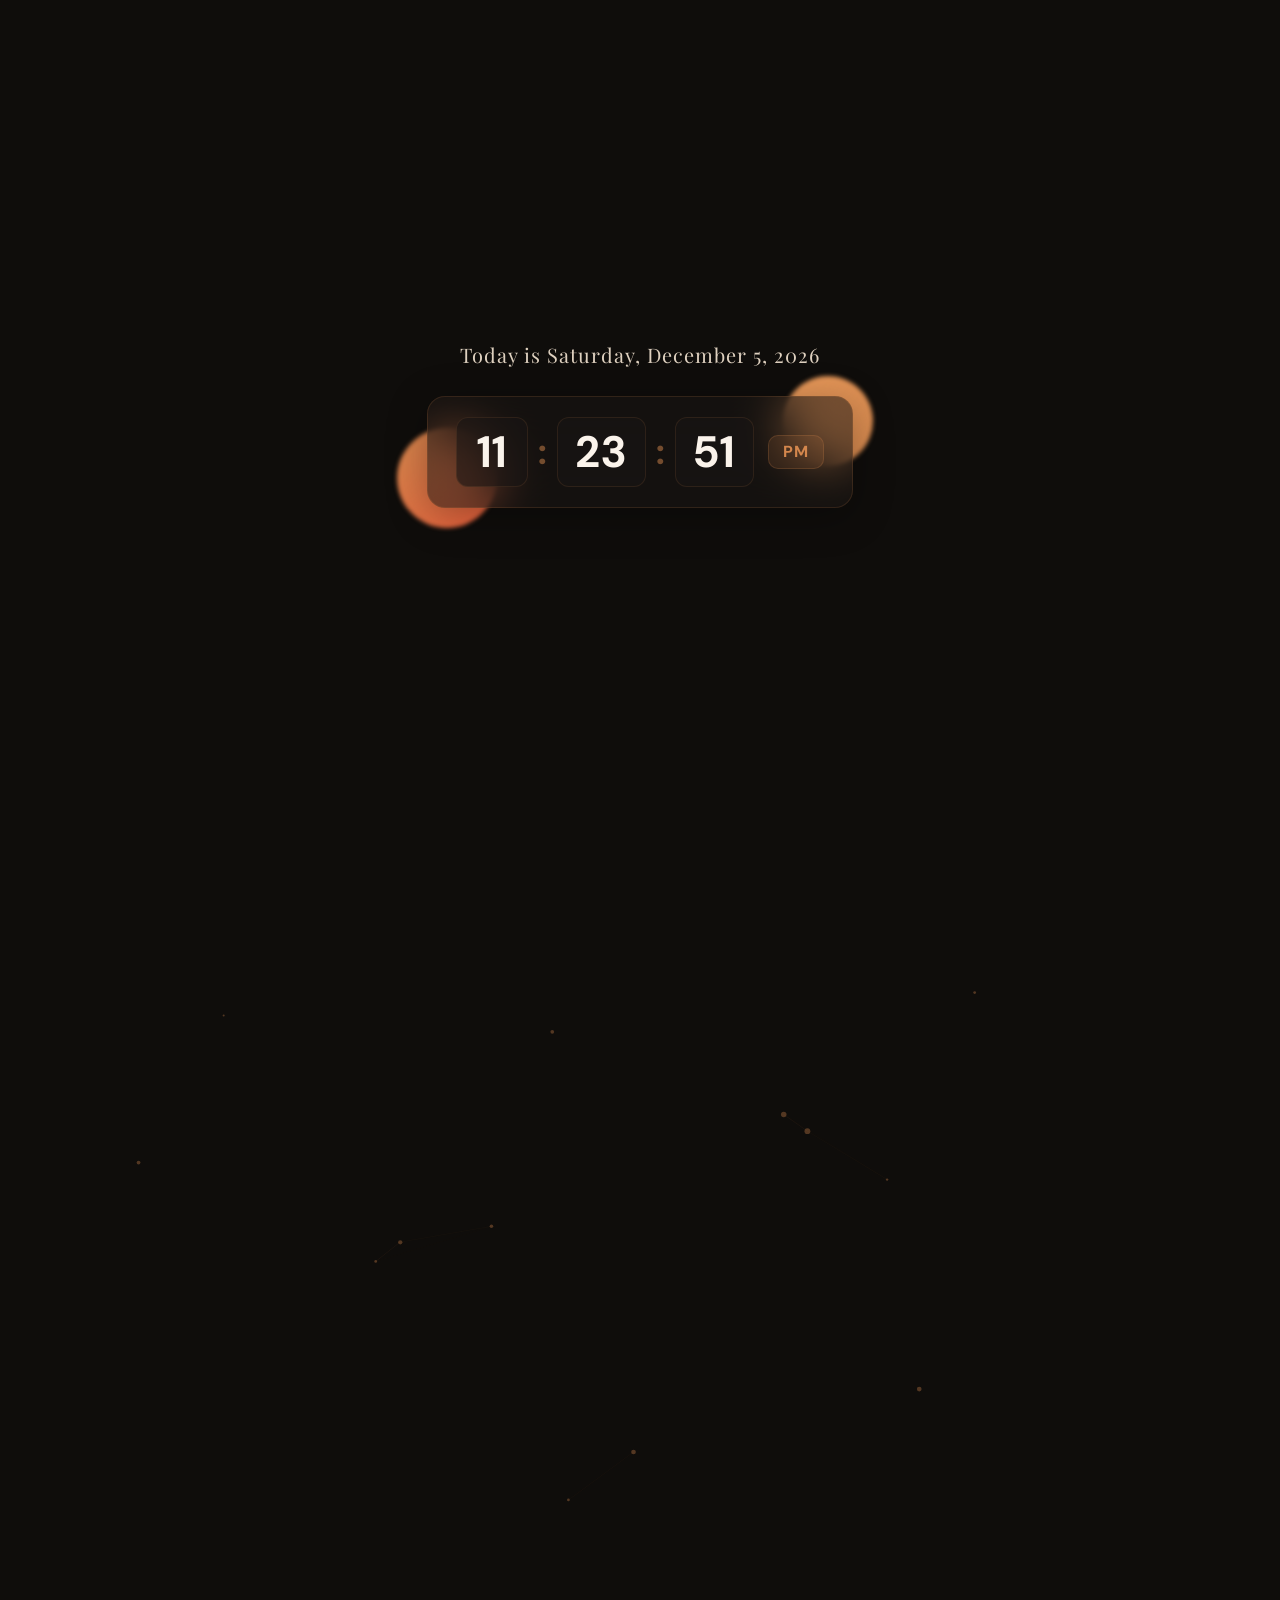
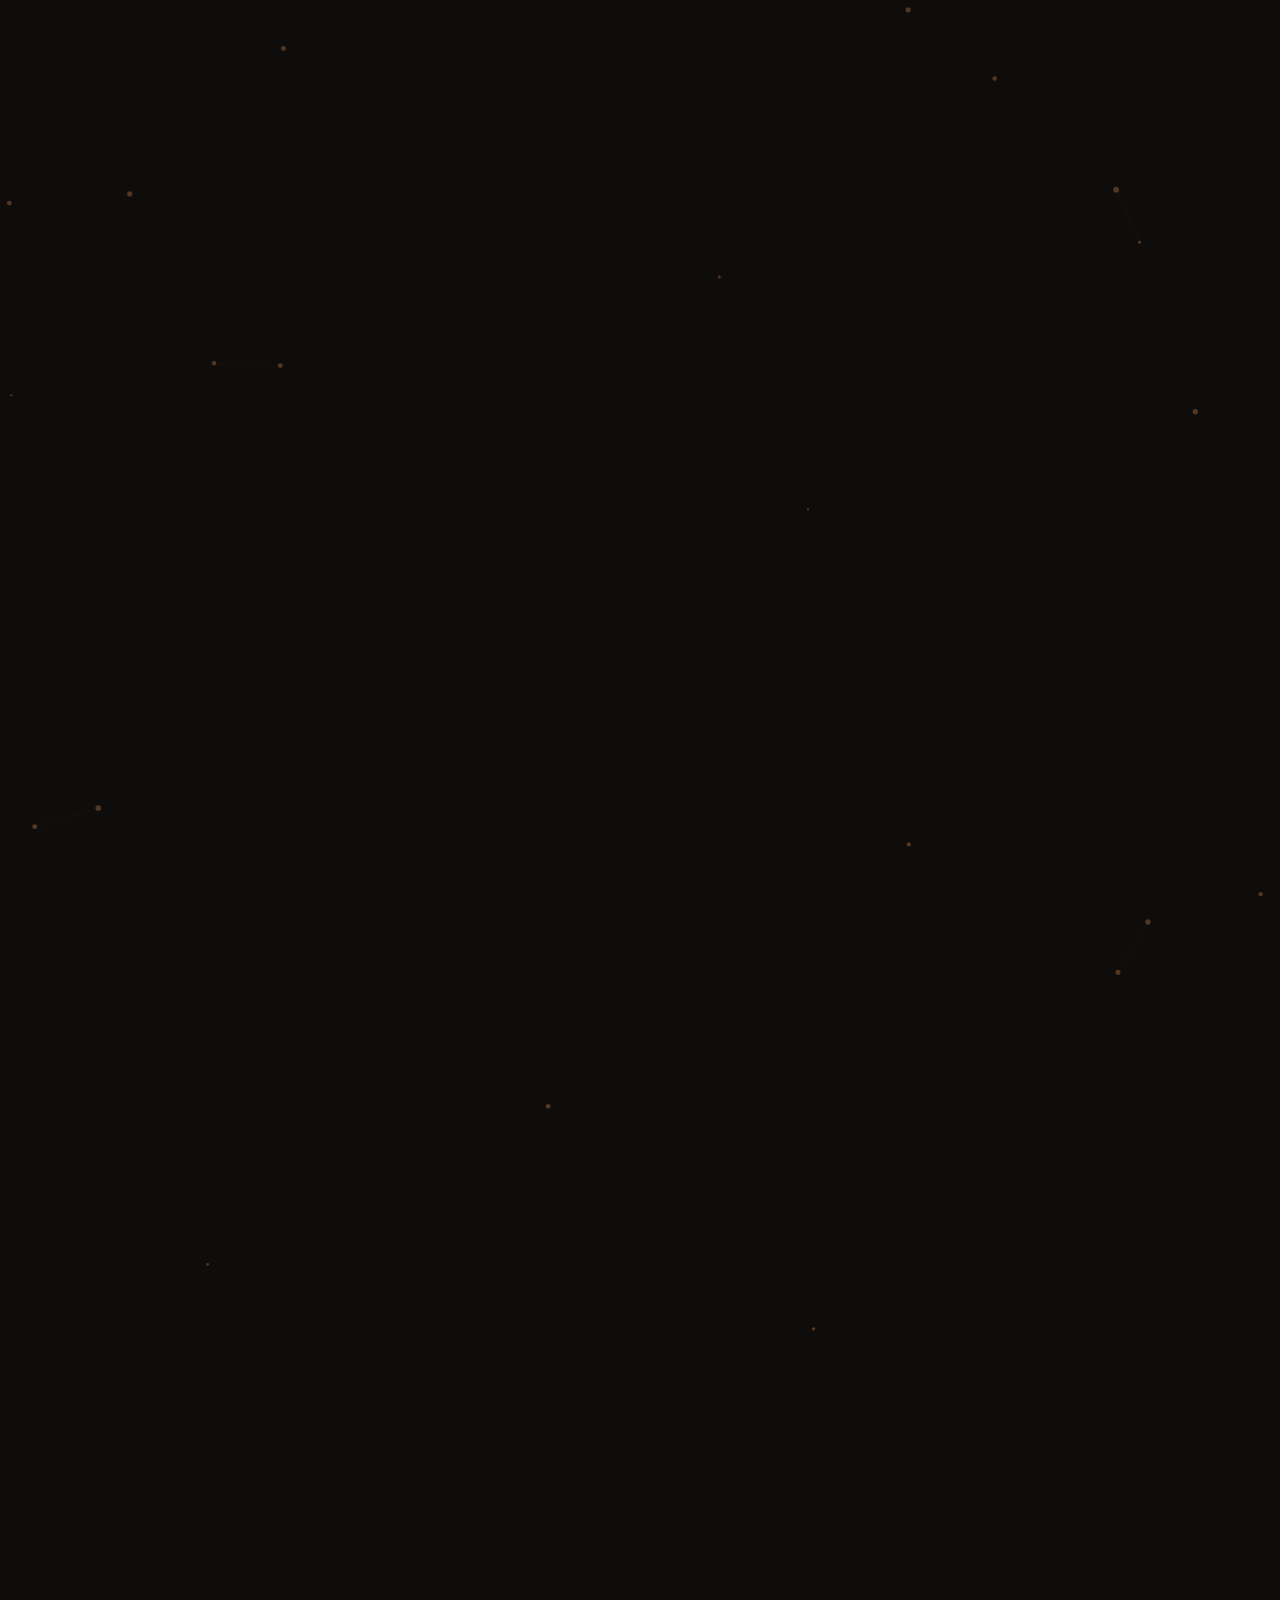
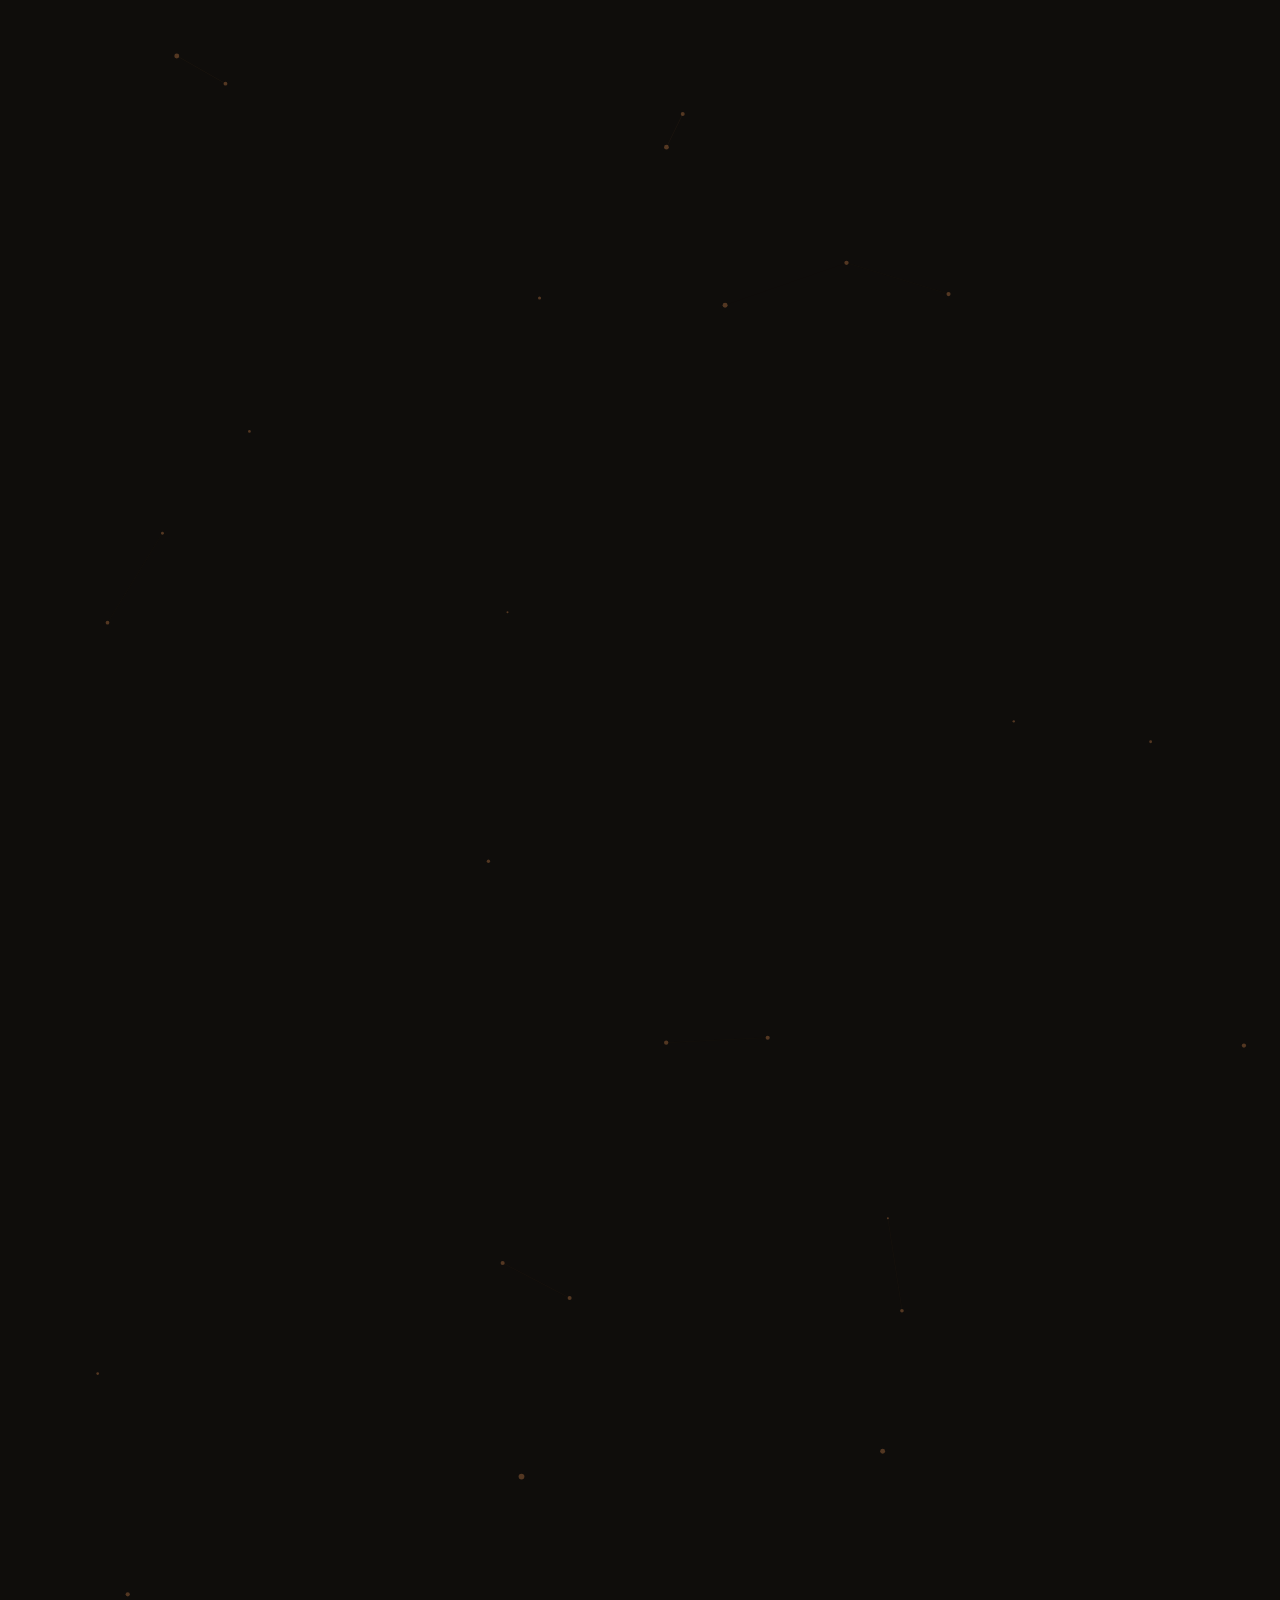
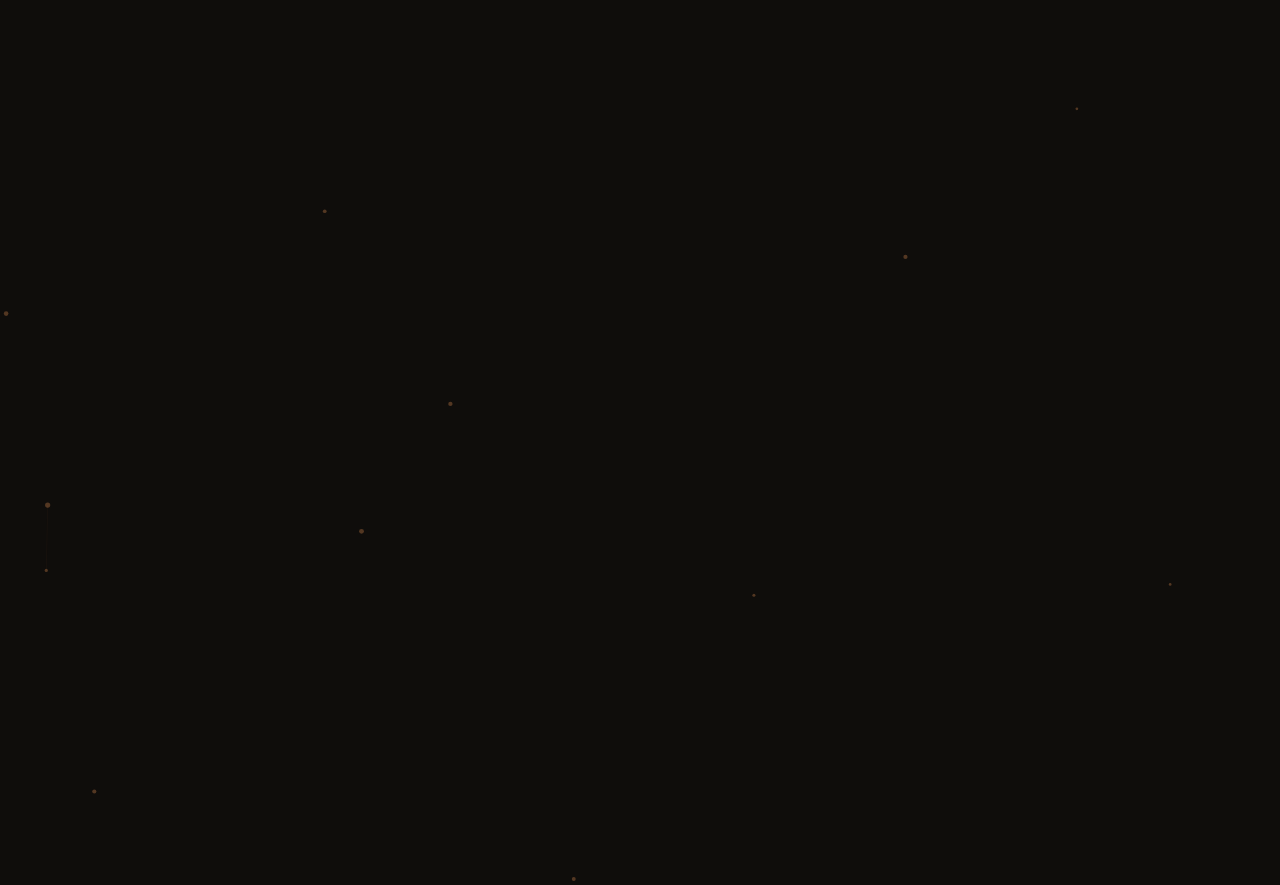
==== index.html @ 3f93f8d0 "Add files via upload" ====
<!DOCTYPE html>
<html lang="en">
<head>
<meta charset="UTF-8">
<meta name="viewport" content="width=device-width, initial-scale=1.0">
<title>Bianca Manganaan — Portfolio</title>
<link rel="preconnect" href="https://fonts.googleapis.com">
<link href="https://fonts.googleapis.com/css2?family=Playfair+Display:ital,wght@0,400;0,600;0,700;1,400&family=DM+Sans:wght@300;400;500;700&display=swap" rel="stylesheet">
<link rel="stylesheet" href="https://cdn.jsdelivr.net/npm/bootstrap-icons@1.11.3/font/bootstrap-icons.min.css">
<link rel="stylesheet" href="style.css">
</head>
<body>

<div class="loader-screen" id="loaderScreen">
  <div class="loader-welcome" id="loaderWelcome">Welcome</div>
  <div class="loader-clock-wrap" id="loaderClockWrap">
    <div class="loader-date-text" id="loaderDateText"></div>
    <div class="clock-container">
      <div class="clock-blob blob-1"></div>
      <div class="clock-blob blob-2"></div>
      <div class="clock-glass">
        <div class="clock-digit-box"><div class="clock-digit" id="clockHr">00</div></div>
        <div class="clock-colon">:</div>
        <div class="clock-digit-box"><div class="clock-digit" id="clockMin">00</div></div>
        <div class="clock-colon">:</div>
        <div class="clock-digit-box"><div class="clock-digit" id="clockSec">00</div></div>
        <div class="clock-ampm-box"><div class="clock-ampm" id="clockAmpm">AM</div></div>
      </div>
    </div>
    <div class="loader-enter-text" id="loaderEnter">Click anywhere to enter</div>
  </div>
</div>

<canvas id="spiderCanvas"></canvas>

<div class="top-header">
  <div class="brand"><div class="brand-icon">B</div><span class="brand-name">Bianca Manganaan</span></div>
  <a href="#contact" class="hire-top-btn"><i class="bi bi-send"></i> Hire Me</a>
</div>

<div class="site-wrapper">
  <div class="left-column">
    <div class="sidebar-clock">
      <div class="sidebar-greeting" id="sidebarGreeting">
        <i class="bi bi-sun"></i> Good Morning!
      </div>
      <div class="sidebar-time">
        <span id="sbHr">00</span><span class="colon">:</span><span id="sbMin">00</span> <span class="ampm" id="sbAmpm">AM</span>
      </div>
      <div class="sidebar-date" id="sbDate">Monday, January 1</div>
    </div>
  
    <nav class="sidebar-nav">
      <ul>
        <li><a href="#home" class="active" data-section="home">Home <i class="bi bi-house"></i></a></li>
        <li><a href="#about" data-section="about">About Me <i class="bi bi-person"></i></a></li>
        <li><a href="#works" data-section="works">Works <i class="bi bi-grid"></i></a></li>
        <li><a href="#experience" data-section="experience">Experience <i class="bi bi-briefcase"></i></a></li>
        <li><a href="#education" data-section="education">Education <i class="bi bi-mortarboard"></i></a></li>
        <li><a href="#references" data-section="references">Testimonial <i class="bi bi-star"></i></a></li>
        
        <li><a href="resume/resume.html">Resume <i class="bi bi-file-earmark-person"></i></a></li>
        
        <li><a href="#contact" data-section="contact">Contact <i class="bi bi-envelope"></i></a></li>
      </ul>
    </nav>
    <div class="sidebar-contact">
      <div class="sc-label">Phone:</div>
      <div class="sc-value">+63 956 085 3210</div>
      <div class="sc-label">Email:</div>
      <div class="sc-value">bianca_manganaan@dlsu.edu.ph</div>
      <div class="social-row">
        <a href="#"><i class="bi bi-facebook"></i></a><a href="#"><i class="bi bi-instagram"></i></a><a href="#"><i class="bi bi-github"></i></a><a href="#"><i class="bi bi-linkedin"></i></a>
      </div>
    </div>
  </div>

  <div class="main-content">
    <section id="home" class="card-section hero-card fade-up">
      <div>
        <div class="hero-greeting">Hi there! <span></span></div>
        <h1 class="hero-title">Computer Engineering &amp;<br><em>Cybersecurity</em> Student.</h1>
        <p class="hero-desc">I am a dedicated Computer Engineering student from De La Salle University, passionate about building secure systems and turning creative ideas into innovative digital solutions.</p>
        <div class="hero-btns">
          <a href="resume/resume.html" target="_blank" class="btn-outline"><i class="bi bi-file-earmark-person"></i> View Resume</a>
          <a href="#contact" class="btn-solid"><i class="bi bi-send-fill"></i> Hire Me Now</a>
        </div>
      </div>
      <div class="hero-img-wrap"><div class="hero-img-container">
        <img src="assets/profile.jpg" alt="Bianca Manganaan" class="hero-img">
        <div class="hero-typing-badge"><span id="typingBadge"></span><span class="cursor">|</span></div>
      </div></div>
    </section>

    <div class="stats-bar fade-up">
      <div class="stat-cell"><div class="stat-label">Born In</div><div class="stat-value">Philippines</div></div>
      <div class="stat-cell"><div class="stat-label">Experience</div><div class="stat-value">3+ Years</div></div>
      <div class="stat-cell"><div class="stat-label">Projects</div><div class="stat-value">5+</div></div>
      <div class="stat-cell"><div class="stat-label">University</div><div class="stat-value">DLSU</div></div>
    </div>

    <section id="about-intro" class="card-section about-intro-card fade-up">
      <div><div class="about-name"><span>I'm</span>Bianca<br>Manganaan</div></div>
      <div class="about-text">Hello! I'm an aspiring Computer Engineer and Cybersecurity enthusiast from <strong>De La Salle University.</strong> I am dedicated to building secure, resilient systems and constantly expanding my technical horizons. With over <strong>3 years of academic experience,</strong> I blend my love for technology with creative pursuits in film, photography, and video editing.</div>
    </section>

    <section id="about" class="card-section fade-up">
      <h2 class="section-title fade-up-child">About Me</h2>
      <p class="section-subtitle fade-up-child">Aspiring Computer Engineer & Cybersecurity enthusiast</p>
      <div class="detail-grid">
        <div class="detail-item fade-up-child"><i class="bi bi-chevron-right"></i><span><strong>Birthday:</strong> 3 July, 2004</span></div>
        <div class="detail-item fade-up-child"><i class="bi bi-chevron-right"></i><span><strong>Degree:</strong> BS Computer Engineering minor in Cybersecurity</span></div>
        <div class="detail-item fade-up-child"><i class="bi bi-chevron-right"></i><span><strong>Phone:</strong> +63 956 085 3210</span></div>
        <div class="detail-item fade-up-child"><i class="bi bi-chevron-right"></i><span><strong>Email:</strong> bianca_manganaan@dlsu.edu.ph</span></div>
        <div class="detail-item fade-up-child"><i class="bi bi-chevron-right"></i><span><strong>City:</strong> Imus City, Philippines</span></div>
        <div class="detail-item fade-up-child"><i class="bi bi-chevron-right"></i><span><strong>University:</strong> De La Salle University Manila</span></div>
      </div>
      <p class="fade-up-child">Beyond the world of circuits and code, I am deeply passionate about the arts. I express my creativity through film, photography, and video editing — hobbies that have taught me that attention to detail is just as important in art as it is in cybersecurity. To keep my mind sharp and my body active, I play badminton, which helps me maintain focus and discipline.</p>
      <div class="skills-section" id="skillsSection">
        <div class="skill-bar fade-up-child"><div class="skill-name"><span>HTML</span><span>90%</span></div><div class="bar"><div class="bar-fill" data-width="90"></div></div></div>
        <div class="skill-bar fade-up-child"><div class="skill-name"><span>CSS</span><span>85%</span></div><div class="bar"><div class="bar-fill" data-width="85"></div></div></div>
        <div class="skill-bar fade-up-child"><div class="skill-name"><span>JavaScript</span><span>75%</span></div><div class="bar"><div class="bar-fill" data-width="75"></div></div></div>
        <div class="skill-bar fade-up-child"><div class="skill-name"><span>React.JS</span><span>60%</span></div><div class="bar"><div class="bar-fill" data-width="60"></div></div></div>
      </div>
      <div class="hobbies-row fade-up-child">
        <div class="hobby-tag"><i class="bi bi-book"></i>Reading</div><div class="hobby-tag"><i class="bi bi-music-note-beamed"></i>Music</div><div class="hobby-tag"><i class="bi bi-controller"></i>Gaming</div><div class="hobby-tag"><i class="bi bi-cpu"></i>Tech</div><div class="hobby-tag"><i class="bi bi-camera"></i>Photography</div><div class="hobby-tag"><i class="bi bi-film"></i>Film</div>
      </div>
      <div class="resume-btns fade-up-child">
        <a href="resume/resume.html" target="_blank" class="btn-outline"><i class="bi bi-file-earmark-person"></i> View Full Resume</a>
        <a href="#contact" class="btn-solid"><i class="bi bi-send-fill"></i> Hire Me Now</a>
      </div>
    </section>

    <section id="works" class="card-section fade-up">
      <h2 class="section-title fade-up-child">Works</h2>
      <p class="section-subtitle fade-up-child">A showcase of my academic projects and personal works</p>
      <div class="works-grid">
        <div class="work-card fade-up-child"><img src="assets/pokemon.png" alt=""><div class="work-card-body"><h4>UDP Pokemon Game</h4><p>Designed and implemented a multiplayer Pokemon game using UDP networking</p></div></div>
        <div class="work-card fade-up-child"><img src="assets/payroll.jpg" alt=""><div class="work-card-body"><h4>Payroll Management System</h4><p>Comprehensive payroll system with employee data handling and salary calculations</p></div></div>
        <div class="work-card fade-up-child"><img src="assets/voltage.png" alt=""><div class="work-card-body"><h4>Voltage Regulator</h4><p>Designed and implemented a voltage regulator circuit using operational amplifiers</p></div></div>
        <div class="work-card fade-up-child"><div class="work-card-thumb"><i class="bi bi-bullseye"></i></div><div class="work-card-body"><h4>Element Position Tracker</h4><p>Interactive demo using getBoundingClientRect() to track and display HTML5 element positions in real time</p><a href="exercises/animation-basics.html" class="btn-card">View Project <i class="bi bi-arrow-right"></i></a></div></div>
        <div class="work-card fade-up-child"><div class="work-card-thumb thumb-alt"><i class="bi bi-circle-fill"></i></div><div class="work-card-body"><h4>Bouncing Ball Animation</h4><p>HTML5 bouncing ball simulation using setInterval with wall collision detection and interactive controls</p><a href="exercises/bouncing-ball.html" class="btn-card">View Project <i class="bi bi-arrow-right"></i></a></div></div>
      </div>
    </section>

    <section id="experience" class="card-section fade-up">
      <h2 class="section-title fade-up-child">Experience</h2>
      <p class="section-subtitle fade-up-child">My professional and project experience</p>
      <div class="exp-grid">
        <div class="exp-column"><h3 class="fade-up-child">Professional Experience</h3>
          <div class="exp-item fade-up-child"><div class="date">2024 – Present</div><h4>Head of Finance</h4><div class="company">DLSU Badminton Society</div><ul><li>Manage the organization's budget, oversee financial transactions</li><li>Prepare financial reports and statements</li></ul></div>
          <div class="exp-item fade-up-child"><div class="date">2023 – Present</div><h4>Marketing Officer</h4><div class="company">ELM Marketing, Philippines</div><ul><li>Develops website front-end architecture for responsiveness</li><li>Collaborates with designers for web design features</li><li>Creates publications and marketing materials</li></ul></div>
          <div class="exp-item fade-up-child"><div class="date">2023 – Present</div><h4>Freelance Video Editor</h4><div class="company">Self-Employed</div><ul><li>Edit videos using Adobe Premiere Pro and After Effects</li><li>Collaborate with clients to deliver high-quality content</li></ul></div>
        </div>
        <div class="exp-column"><h3 class="fade-up-child">Project Experience</h3>
          <div class="exp-item fade-up-child"><div class="date">2025</div><h4>UDP Pokemon Game</h4><div class="company">Academic Project</div><ul><li>Multiplayer Pokemon game using UDP networking</li><li>Used Unity, C#, and networking protocols</li><li>Led the networking implementation</li></ul></div>
          <div class="exp-item fade-up-child"><div class="date">2023</div><h4>Payroll Management System</h4><div class="company">Academic Project</div><ul><li>Employee data handling and salary calculations</li><li>C# and SQL for database management</li><li>Managed database schema and backend logic</li></ul></div>
        </div>
      </div>
    </section>

    <section id="education" class="card-section fade-up">
      <h2 class="section-title fade-up-child">Education</h2>
      <p class="section-subtitle fade-up-child">My academic background and qualifications</p>
      <div class="edu-timeline">
        <div class="edu-item fade-up-child"><div class="date">2021 – Present</div><h4>BS Computer Engineering minor in Cybersecurity</h4><div class="school">De La Salle University Manila</div><p>Relevant coursework: Data Structures and Algorithms, Digital Systems Design, Electronics Engineering, Computer Networks, Database Management, Machine Learning Fundamentals.</p><ul><li>Dean's Lister</li><li>Scholarship Recipient</li><li>Member of DLSU Badminton Society</li></ul></div>
        <div class="edu-item fade-up-child"><div class="date">2020 – 2023</div><h4>Senior High School — ICT Strand</h4><div class="school">De La Salle University Dasmariñas</div><p>Graduated with Highest Honors. Focused on Information and Communication Technology.</p><ul><li>Highest Honors</li><li>Active member of Student Government</li><li>Badminton Varsity Player</li></ul></div>
        <div class="edu-item fade-up-child"><div class="date">2016 – 2020</div><h4>Junior High School</h4><div class="school">Benedictine Institute of Learning</div><p>Completed basic education with High Honors.</p><ul><li>High Honors</li><li>VP of Student Government (2019-2020)</li><li>Student Photojournalist — School Publication (2018-2020)</li><li>VP of IT Club</li><li>Badminton Varsity Player</li></ul></div>
      </div>
    </section>

    <section id="references" class="card-section fade-up">
      <div class="testimonial-header fade-up-child"><h2>My <em>References</em> vouch for me,<br>I'm <strong>Confident You Will Too!</strong></h2><p>Professional references who can attest to my skills, character, and work ethic.</p></div>
      <div class="slider-wrap fade-up-child">
        <div class="slider-track" id="sliderTrack">
          <div class="slide"><div class="slide-inner"><img src="assets/person1.jpg" alt=""><div><div class="quote-icon">66</div><div class="quote">"Bianca is an exceptionally dedicated student with a sharp aptitude for cybersecurity concepts. She consistently demonstrates a strong grasp of network protocols and an ability to solve complex technical problems."</div><div class="slider-name">Engr. Rafael S. Diaz, PhD</div><div class="slider-role">Professor, Computer Engineering Dept.</div><div class="ref-contact" style="margin-top:8px"><i class="bi bi-envelope"></i> rafael.diaz@dlsu.edu.ph &nbsp; <i class="bi bi-telephone"></i> +63 917 123 4567</div></div></div></div>
          <div class="slide"><div class="slide-inner"><img src="assets/person2.jpg" alt=""><div><div class="quote-icon">66</div><div class="quote">"During her internship, Bianca displayed a professional work ethic and a keen eye for detail. She adapts quickly to new security tools and communicates complex ideas with clarity."</div><div class="slider-name">Ms. Clarissa V. Tan</div><div class="slider-role">Senior Cybersecurity Analyst / Internship Supervisor</div><div class="ref-contact" style="margin-top:8px"><i class="bi bi-envelope"></i> c.tan@technetworks.com &nbsp; <i class="bi bi-telephone"></i> +63 918 987 6543</div></div></div></div>
          <div class="slide"><div class="slide-inner"><img src="assets/person3.jpg" alt=""><div><div class="quote-icon">66</div><div class="quote">"I mentored Bianca during her final project. She stands out for her ability to merge creative thinking with technical engineering. She is reliable, innovative, and a strong team player."</div><div class="slider-name">Mr. Gabriel A. Lim</div><div class="slider-role">Capstone Project Adviser</div><div class="ref-contact" style="margin-top:8px"><i class="bi bi-envelope"></i> gabriel.lim@dlsu.edu.ph &nbsp; <i class="bi bi-telephone"></i> +63 922 555 1234</div></div></div></div>
        </div>
        <div class="slider-dots" id="sliderDots"><button class="slider-dot active" data-slide="0"></button><button class="slider-dot" data-slide="1"></button><button class="slider-dot" data-slide="2"></button></div>
      </div>
    </section>

    <section id="contact" class="card-section fade-up">
      <h2 class="section-title fade-up-child">Contact</h2>
      <p class="section-subtitle fade-up-child">Get in touch — I'd love to hear from you</p>
      <div class="contact-grid">
        <div class="contact-info-list">
          <div class="contact-info-item fade-up-child"><i class="bi bi-geo-alt"></i><div><h4>Address</h4><p>Manila, Philippines</p></div></div>
          <div class="contact-info-item fade-up-child"><i class="bi bi-telephone"></i><div><h4>Call Me</h4><p>+63 956 085 3210</p></div></div>
          <div class="contact-info-item fade-up-child"><i class="bi bi-envelope"></i><div><h4>Email Me</h4><p>bianca_manganaan@dlsu.edu.ph</p></div></div>
          <div class="contact-info-item fade-up-child"><i class="bi bi-clock"></i><div><h4>Response Time</h4><p>Within 24-48 hours</p></div></div>
        </div>

        <div class="contact-form fade-up-child">
        <form id="contactForm" class="contact-form fade-up-child" action="https://formsubmit.co/0a5610d0d394a2acd55f9710de5b3e45" method="POST">
          <input type="hidden" name="_captcha" value="false">
          <div class="form-row">
            <div class="form-group"><label>Name <span class="required">*</span></label><input type="text" name="name" placeholder="Your Full Name" required></div>
            <div class="form-group"><label>Email <span class="required">*</span></label><input type="email" name="email" placeholder="Your Email Address" required></div>
          </div>
          
          <div class="form-group"><label>Subject <span class="required">*</span></label><input type="text" name="_subject" placeholder="Your Subject" required></div>
          
          <div class="form-group"><label>Message <span class="required">*</span></label><textarea name="message" placeholder="Write Your Message..." required></textarea></div>
          
          <div class="fieldset-wrap"><legend>I'm interested in:</legend><div class="check-group">
            <label class="check-item"><input type="checkbox" name="interests" value="Web Development">Web Development</label>
            <label class="check-item"><input type="checkbox" name="interests" value="Mobile Development">Mobile Development</label>
            <label class="check-item"><input type="checkbox" name="interests" value="Data Analysis">Data Analysis</label>
            <label class="check-item"><input type="checkbox" name="interests" value="Electronics/Hardware">Electronics/Hardware</label>
          </div></div>
          
          <button type="submit" class="submit-btn">Send Message <i class="bi bi-arrow-return-left"></i></button>
        </form>

      </div>
    </section>
  </div>



</div> <button class="back-to-top" id="backToTop" onclick="window.scrollTo({top:0,behavior:'smooth'})"><i class="bi bi-arrow-up"></i></button>

<script src="script.js"></script>
</body>
</html>
---- style.css ----
*, *::before, *::after {
  margin: 0;
  padding: 0;
  box-sizing: border-box;
}

:root {
  --bg: #0f0d0b;
  --card: #1a1714;
  --card-lighter: #221f1a;
  --orange: #d4874d;
  --orange-glow: #e8995a;
  --orange-dim: #a66a3a;
  --cream: #f5e6d3;
  --text: #c4b5a3;
  --text-dim: #8a7e70;
  --white: #faf3eb;
  --border: rgba(212,135,77,0.18);
  --dash-border: 1.5px dashed rgba(212,135,77,0.22);
  --radius: 16px;
  --radius-sm: 10px;
}

html {
  scroll-behavior: smooth;
}

body {
  font-family: 'DM Sans', sans-serif;
  background: var(--bg);
  color: var(--text);
  line-height: 1.7;
  overflow-x: hidden;
}

#spiderCanvas {
  position: fixed;
  inset: 0;
  z-index: 0;
  pointer-events: none;
}

h1, h2, h3, h4, h5 {
  font-family: 'Playfair Display', serif;
  color: var(--cream);
  font-weight: 600;
}

a {
  color: var(--orange);
  text-decoration: none;
  transition: all .3s;
}

a:hover {
  color: var(--orange-glow);
}

::selection {
  background: var(--orange);
  color: var(--bg);
}

/* ═══ LOADING SCREEN ═══ */
.loader-screen {
  position: fixed;
  inset: 0;
  z-index: 9999;
  background: var(--bg);
  display: flex;
  align-items: center;
  justify-content: center;
  flex-direction: column;
  transition: opacity .8s, visibility .8s;
}

.loader-screen.hidden {
  opacity: 0;
  visibility: hidden;
  pointer-events: none;
}

/* Welcome text */
.loader-welcome {
  font-family: 'Playfair Display', serif;
  font-size: 42px;
  color: var(--cream);
  opacity: 0;
  transition: opacity .8s;
  position: absolute;
  letter-spacing: 2px;
}

.loader-welcome.show {
  opacity: 1;
}

/* Clock container */
.loader-clock-wrap {
  opacity: 0;
  transition: opacity .8s;
  display: flex;
  flex-direction: column;
  align-items: center;
  gap: 24px;
}

.loader-clock-wrap.show {
  opacity: 1;
}

.loader-date-text {
  font-family: 'Playfair Display', serif;
  font-size: 20px;
  color: var(--cream);
  letter-spacing: 1px;
  opacity: .9;
}

/* Glassmorphism clock */
.clock-container {
  position: relative;
  display: flex;
  align-items: center;
  justify-content: center;
}

/* Decorative blobs */
.clock-blob {
  position: absolute;
  border-radius: 50%;
  filter: blur(2px);
  z-index: 0;
}

.clock-blob.blob-1 {
  width: 100px;
  height: 100px;
  background: linear-gradient(135deg, var(--orange), #e85d3a);
  bottom: -20px;
  left: -30px;
}

.clock-blob.blob-2 {
  width: 90px;
  height: 90px;
  background: linear-gradient(135deg, var(--orange-glow), #d4874d);
  top: -20px;
  right: -20px;
}

.clock-glass {
  position: relative;
  z-index: 1;
  display: flex;
  align-items: center;
  gap: 8px;
  padding: 20px 28px;
  background: rgba(26,23,20,0.55);
  backdrop-filter: blur(24px);
  -webkit-backdrop-filter: blur(24px);
  border: 1px solid rgba(212,135,77,0.15);
  border-radius: 18px;
  box-shadow: 0 8px 40px rgba(0,0,0,0.3);
}

.clock-digit-box {
  background: rgba(26,23,20,0.6);
  border: 1px solid rgba(212,135,77,0.12);
  border-radius: 12px;
  padding: 12px 18px;
  min-width: 72px;
  text-align: center;
}

.clock-digit {
  font-family: 'DM Sans', sans-serif;
  font-size: 44px;
  font-weight: 700;
  color: var(--white);
  line-height: 1;
  letter-spacing: 1px;
}

.clock-colon {
  font-family: 'DM Sans', sans-serif;
  font-size: 36px;
  font-weight: 700;
  color: rgba(212,135,77,0.5);
  line-height: 1;
  margin: 0 2px;
}

.clock-ampm-box {
  background: rgba(212,135,77,0.12);
  border: 1px solid rgba(212,135,77,0.2);
  border-radius: 10px;
  padding: 8px 14px;
  margin-left: 6px;
}

.clock-ampm {
  font-family: 'DM Sans', sans-serif;
  font-size: 16px;
  font-weight: 700;
  color: var(--orange);
  line-height: 1;
  letter-spacing: 1px;
}

.loader-enter-text {
  font-size: 13px;
  color: var(--text-dim);
  letter-spacing: 2px;
  text-transform: uppercase;
  opacity: 0;
  transition: opacity .6s;
  margin-top: 8px;
}

.loader-enter-text.show {
  opacity: 1;
  animation: pulse 2s ease infinite;
}

@keyframes pulse {
  0%, 100% {
    opacity: .4;
  }
  50% {
    opacity: 1;
  }
}

/* ═══ loading screen transition ═══ */

.site-wrapper, 
.top-header {
  opacity: 0;
  transform: scale(0.95) translateY(20px);
  transition: transform 1.2s cubic-bezier(0.16, 1, 0.3, 1), opacity 1.2s ease;
}

/* This class will be added via JS when the loader finishes */
body.page-ready .site-wrapper, 
body.page-ready .top-header {
  opacity: 1;
  transform: scale(1) translateY(0);
}

/* ═══ TOP HEADER ═══ */
.top-header {
  position: fixed;
  top: 0;
  left: 0;
  right: 0;
  z-index: 100;
  background: rgba(15,13,11,0.85);
  backdrop-filter: blur(20px);
  border-bottom: var(--dash-border);
  padding: 0 40px;
  height: 70px;
  display: flex;
  align-items: center;
  justify-content: space-between;
}

.brand {
  display: flex;
  align-items: center;
  gap: 14px;
}

.brand-icon {
  width: 42px;
  height: 42px;
  background: linear-gradient(135deg, var(--orange), var(--orange-dim));
  border-radius: 10px;
  display: flex;
  align-items: center;
  justify-content: center;
  font-family: 'Playfair Display', serif;
  font-weight: 700;
  font-size: 20px;
  color: var(--bg);
}

.brand-name {
  font-family: 'Playfair Display', serif;
  font-size: 22px;
  color: var(--cream);
  font-weight: 600;
}

.hire-top-btn {
  padding: 10px 28px;
  border: var(--dash-border);
  border-radius: 50px;
  color: var(--orange);
  font-weight: 500;
  font-size: 14px;
  letter-spacing: .5px;
  display: flex;
  align-items: center;
  gap: 8px;
  transition: all .3s;
  background: transparent;
}

.hire-top-btn:hover {
  background: rgba(212,135,77,0.08);
}

/* ═══ GRID ═══ */
.site-wrapper {
  margin-top: 70px;
  padding: 24px;
  display: grid;
  grid-template-columns: 280px 1fr;
  gap: 24px;
  max-width: 1400px;
  margin-left: auto;
  margin-right: auto;
  position: relative;
  z-index: 1;
}

/* ═══ LEFT COLUMN ═══ */
.left-column {
  position: sticky;
  top: 94px;
  height: fit-content;
  display: flex;
  flex-direction: column;
  gap: 20px;
}

.sidebar-nav {
  background: var(--card);
  border: var(--dash-border);
  border-radius: var(--radius);
  padding: 20px;
}

.sidebar-nav ul {
  list-style: none;
}

.sidebar-nav li {
  margin-bottom: 2px;
}

.sidebar-nav a {
  display: flex;
  align-items: center;
  justify-content: space-between;
  padding: 12px 16px;
  border-radius: var(--radius-sm);
  color: var(--text-dim);
  font-size: 14px;
  font-weight: 500;
  letter-spacing: .4px;
  text-transform: uppercase;
  transition: all .3s;
  border: 1.5px solid transparent;
}

.sidebar-nav a i {
  font-size: 16px;
  opacity: .6;
  transition: all .3s;
}

.sidebar-nav a:hover {
  background: rgba(212,135,77,0.06);
  color: var(--cream);
}

.sidebar-nav a.active {
  border: var(--dash-border);
  background: rgba(212,135,77,0.04);
  color: var(--orange);
}

.sidebar-nav a.active i, .sidebar-nav a:hover i {
  opacity: 1;
  color: var(--orange);
}

.sidebar-contact {
  background: var(--card);
  border: var(--dash-border);
  border-radius: var(--radius);
  padding: 24px;
}

.sidebar-contact .sc-label {
  font-size: 11px;
  text-transform: uppercase;
  letter-spacing: 1.5px;
  color: var(--text-dim);
  margin-bottom: 4px;
}

.sidebar-contact .sc-value {
  font-size: 15px;
  color: var(--cream);
  margin-bottom: 16px;
  font-weight: 500;
}

.sidebar-contact .sc-value:last-of-type {
  margin-bottom: 12px;
}

.social-row {
  display: flex;
  gap: 10px;
  margin-top: 4px;
}

.social-row a {
  width: 36px;
  height: 36px;
  border-radius: 50%;
  border: var(--dash-border);
  display: flex;
  align-items: center;
  justify-content: center;
  color: var(--text-dim);
  font-size: 14px;
  transition: all .3s;
}

.social-row a:hover {
  border-color: var(--orange);
  color: var(--orange);
  background: rgba(212,135,77,0.08);
}

/* ═══ MAIN CONTENT ═══ */
.main-content {
  display: flex;
  flex-direction: column;
  gap: 24px;
}

.card-section {
  background: var(--card);
  border: var(--dash-border);
  border-radius: var(--radius);
  padding: 40px;
  transition: all .4s;
}

.card-section:hover {
  border-color: rgba(212,135,77,0.35);
}

.hero-card {
  display: grid;
  grid-template-columns: 1fr 300px;
  gap: 40px;
  align-items: center;
  min-height: 380px;
}

.hero-greeting {
  color: var(--orange);
  font-size: 16px;
  margin-bottom: 12px;
  display: flex;
  align-items: center;
  gap: 8px;
}

.hero-title {
  font-size: 48px;
  line-height: 1.15;
  margin-bottom: 20px;
  color: var(--white);
}

.hero-title em {
  font-style: italic;
  color: var(--orange);
}

.hero-desc {
  font-size: 15px;
  line-height: 1.8;
  max-width: 520px;
  margin-bottom: 30px;
}

.hero-btns {
  display: flex;
  gap: 14px;
  flex-wrap: wrap;
}

.btn-outline {
  display: inline-flex;
  align-items: center;
  gap: 10px;
  padding: 14px 32px;
  border: var(--dash-border);
  border-radius: 50px;
  color: var(--orange);
  font-weight: 500;
  font-size: 14px;
  transition: all .3s;
  background: transparent;
}

.btn-outline:hover {
  background: rgba(212,135,77,0.08);
}

.btn-solid {
  display: inline-flex;
  align-items: center;
  gap: 10px;
  padding: 14px 32px;
  background: var(--orange);
  border: none;
  border-radius: 50px;
  color: var(--bg);
  font-weight: 600;
  font-size: 14px;
  transition: all .3s;
}

.btn-solid:hover {
  background: var(--orange-glow);
  transform: translateY(-2px);
  color: var(--bg);
}

.hero-img-wrap {
  display: flex;
  justify-content: center;
  align-items: center;
}

.hero-img-container {
  position: relative;
  text-align: center;
}

.hero-img {
  width: 260px;
  height: 260px;
  border-radius: 50%;
  object-fit: cover;
  border: 3px dashed var(--orange-dim);
  box-shadow: 0 0 60px rgba(212,135,77,0.15);
}

.hero-typing-badge {
  margin-top: 14px;
  text-align: center;
  font-family: 'DM Sans', sans-serif;
  font-size: 13px;
  color: var(--text-dim);
  letter-spacing: 2px;
  text-transform: uppercase;
  min-height: 20px;
}

.hero-typing-badge .cursor {
  animation: blink .7s step-end infinite;
  color: var(--orange);
}

@keyframes blink {
  0%, 100% {
    opacity: 1;
  }
  50% {
    opacity: 0;
  }
}

.stats-bar {
  background: var(--card);
  border: var(--dash-border);
  border-radius: var(--radius);
  display: grid;
  grid-template-columns: repeat(4, 1fr);
  overflow: hidden;
}

.stat-cell {
  padding: 24px;
  text-align: center;
  border-right: 1px solid rgba(212,135,77,0.12);
}

.stat-cell:last-child {
  border-right: none;
}

.stat-label {
  font-size: 11px;
  text-transform: uppercase;
  letter-spacing: 1.5px;
  color: var(--orange);
  font-weight: 600;
  margin-bottom: 8px;
}

.stat-value {
  font-family: 'Playfair Display', serif;
  font-size: 24px;
  color: var(--cream);
  font-weight: 700;
}

.about-intro-card {
  display: grid;
  grid-template-columns: auto 1fr;
  gap: 24px;
}

.about-name {
  font-size: 42px;
  font-family: 'Playfair Display', serif;
  color: var(--cream);
  line-height: 1.1;
}

.about-name span {
  display: block;
  font-size: 16px;
  color: var(--text-dim);
  font-family: 'DM Sans', sans-serif;
  font-weight: 400;
  margin-bottom: 6px;
}

.about-text {
  font-size: 15px;
  line-height: 1.8;
}

.about-text strong {
  color: var(--cream);
  font-weight: 600;
}

.section-title {
  font-size: 32px;
  margin-bottom: 8px;
  position: relative;
  display: inline-block;
}

.section-title::after {
  content: '';
  position: absolute;
  bottom: -6px;
  left: 0;
  width: 40px;
  height: 3px;
  background: var(--orange);
  border-radius: 2px;
}

.section-subtitle {
  color: var(--text-dim);
  font-size: 14px;
  margin-bottom: 32px;
  margin-top: 12px;
}

.detail-grid {
  display: grid;
  grid-template-columns: 1fr 1fr;
  gap: 14px 30px;
  margin: 28px 0;
}

.detail-item {
  display: flex;
  gap: 8px;
  font-size: 14px;
}

.detail-item .bi {
  color: var(--orange);
  font-size: 12px;
  margin-top: 4px;
}

.detail-item strong {
  color: var(--cream);
  font-weight: 500;
}

.resume-btns {
  display: flex;
  gap: 14px;
  flex-wrap: wrap;
  margin-top: 20px;
}

.skills-section {
  margin: 28px 0;
}

.skill-bar {
  margin-bottom: 14px;
}

.skill-bar .skill-name {
  font-size: 13px;
  color: var(--cream);
  margin-bottom: 4px;
  display: flex;
  justify-content: space-between;
}

.skill-bar .bar {
  height: 4px;
  background: var(--card-lighter);
  border-radius: 4px;
  overflow: hidden;
}

.skill-bar .bar-fill {
  height: 100%;
  background: linear-gradient(90deg, var(--orange-dim), var(--orange));
  border-radius: 4px;
  width: 0;
  transition: width 1.5s ease;
}

.hobbies-row {
  display: flex;
  gap: 20px;
  flex-wrap: wrap;
  margin-top: 16px;
}

.hobby-tag {
  display: flex;
  align-items: center;
  gap: 8px;
  padding: 8px 18px;
  background: rgba(212,135,77,0.06);
  border: var(--dash-border);
  border-radius: 50px;
  font-size: 13px;
  color: var(--text-dim);
}

.hobby-tag i {
  color: var(--orange);
}

.works-grid {
  display: grid;
  grid-template-columns: repeat(3, 1fr);
  gap: 20px;
}

.work-card {
  background: var(--card-lighter);
  border: var(--dash-border);
  border-radius: var(--radius-sm);
  overflow: hidden;
  transition: all .4s;
}

.work-card:hover {
  transform: translateY(-4px);
  border-color: var(--orange);
}

.work-card img {
  width: 100%;
  height: 180px;
  object-fit: cover;
  display: block;
}

.work-card-body {
  padding: 20px;
}

.work-card-body h4 {
  font-size: 17px;
  margin-bottom: 8px;
}

.work-card-body p {
  font-size: 13px;
  color: var(--text-dim);
  line-height: 1.6;
}

.work-card-thumb {
  width: 100%;
  height: 180px;
  display: flex;
  align-items: center;
  justify-content: center;
  background: linear-gradient(135deg, #1a1714 0%, rgba(212,135,77,0.12) 100%);
}

.work-card-thumb.thumb-alt {
  background: linear-gradient(135deg, #1a1714 0%, rgba(232,153,90,0.15) 100%);
}

.work-card-thumb i {
  font-size: 48px;
  color: var(--orange);
  opacity: 0.8;
  transition: all .4s;
}

.work-card:hover .work-card-thumb i {
  opacity: 1;
  transform: scale(1.1);
}

.btn-card {
  display: inline-flex;
  align-items: center;
  gap: 8px;
  margin-top: 12px;
  padding: 8px 20px;
  border: var(--dash-border);
  border-radius: 50px;
  color: var(--orange);
  font-size: 13px;
  font-weight: 500;
  text-decoration: none;
  transition: all .3s;
}

.btn-card:hover {
  background: rgba(212,135,77,0.08);
  color: var(--orange-glow);
}

.exp-grid {
  display: grid;
  grid-template-columns: 1fr 1fr;
  gap: 30px;
}

.exp-column h3 {
  font-size: 13px;
  text-transform: uppercase;
  letter-spacing: 1.5px;
  color: var(--orange);
  font-weight: 600;
  margin-bottom: 20px;
  font-family: 'DM Sans', sans-serif;
}

.exp-item {
  padding: 24px;
  background: var(--card-lighter);
  border: var(--dash-border);
  border-radius: var(--radius-sm);
  margin-bottom: 16px;
  border-left: 3px solid var(--orange);
  transition: all .3s;
}

.exp-item:hover {
  border-color: var(--orange);
}

.exp-item h4 {
  font-size: 17px;
  margin-bottom: 4px;
}

.exp-item .date {
  font-size: 12px;
  color: var(--orange);
  font-weight: 600;
  letter-spacing: .5px;
  margin-bottom: 6px;
}

.exp-item .company {
  font-style: italic;
  color: var(--text-dim);
  font-size: 14px;
  margin-bottom: 10px;
}

.exp-item ul {
  list-style: none;
  padding: 0;
}

.exp-item ul li {
  font-size: 13px;
  padding: 3px 0;
  color: var(--text-dim);
  position: relative;
  padding-left: 16px;
}

.exp-item ul li::before {
  content: '›';
  position: absolute;
  left: 0;
  color: var(--orange);
  font-weight: 700;
}

.edu-timeline {
  position: relative;
  padding-left: 30px;
}

.edu-timeline::before {
  content: '';
  position: absolute;
  left: 8px;
  top: 0;
  bottom: 0;
  width: 0;
  border-left: 2px dashed rgba(212,135,77,0.18);
}

.edu-item {
  position: relative;
  margin-bottom: 28px;
}

.edu-item::before {
  content: '';
  position: absolute;
  left: -26px;
  top: 6px;
  width: 12px;
  height: 12px;
  border-radius: 50%;
  background: var(--orange);
  border: 2px solid var(--bg);
}

.edu-item h4 {
  font-size: 17px;
  margin-bottom: 2px;
}

.edu-item .date {
  font-size: 12px;
  color: var(--orange);
  font-weight: 600;
  margin-bottom: 6px;
}

.edu-item .school {
  font-style: italic;
  color: var(--text-dim);
  font-size: 14px;
  margin-bottom: 6px;
}

.edu-item p {
  font-size: 13px;
  color: var(--text-dim);
  margin-bottom: 6px;
}

.edu-item ul {
  list-style: none;
  padding: 0;
}

.edu-item ul li {
  font-size: 13px;
  color: var(--text-dim);
  padding: 2px 0;
  padding-left: 16px;
  position: relative;
}

.edu-item ul li::before {
  content: '✦';
  position: absolute;
  left: 0;
  color: var(--orange);
  font-size: 8px;
  top: 5px;
}

.testimonial-header {
  margin-bottom: 30px;
}

.testimonial-header h2 {
  font-size: 32px;
  margin-bottom: 4px;
}

.testimonial-header h2 em {
  color: var(--orange);
  font-style: italic;
}

.testimonial-header p {
  font-size: 14px;
  color: var(--text-dim);
  margin-top: 8px;
}

.slider-wrap {
  position: relative;
  overflow: hidden;
}

.slider-track {
  display: flex;
  transition: transform .5s ease;
}

.slide {
  min-width: 100%;
  padding: 0 10px;
  box-sizing: border-box;
}

.slide-inner {
  display: flex;
  gap: 24px;
  padding: 30px;
  border: var(--dash-border);
  border-radius: var(--radius-sm);
  background: var(--card-lighter);
  position: relative;
}

.slide-inner img {
  width: 100px;
  height: 120px;
  border-radius: var(--radius-sm);
  object-fit: cover;
  flex-shrink: 0;
}

.slide-inner .quote-icon {
  position: absolute;
  top: 20px;
  right: 24px;
  font-family: 'Playfair Display', serif;
  font-size: 48px;
  color: rgba(212,135,77,0.15);
  line-height: 1;
}

.slide-inner .quote {
  font-size: 14px;
  font-style: italic;
  color: var(--text-dim);
  line-height: 1.7;
  margin-bottom: 10px;
}

.slider-name {
  font-size: 15px;
  color: var(--cream);
  font-weight: 600;
  margin-top: 10px;
}

.slider-role {
  font-size: 12px;
  color: var(--text-dim);
}

.ref-contact {
  font-size: 12px;
  color: var(--text-dim);
}

.ref-contact i {
  color: var(--orange);
  margin-right: 4px;
}

.slider-dots {
  display: flex;
  gap: 8px;
  justify-content: center;
  margin-top: 24px;
}

.slider-dot {
  width: 10px;
  height: 10px;
  border-radius: 50%;
  background: rgba(212,135,77,0.15);
  border: none;
  cursor: pointer;
  transition: all .3s;
  padding: 0;
}

.slider-dot.active {
  background: var(--orange);
  width: 28px;
  border-radius: 10px;
}

.contact-grid {
  display: grid;
  grid-template-columns: 300px 1fr;
  gap: 30px;
}

.contact-info-list {
  display: flex;
  flex-direction: column;
  gap: 20px;
}

.contact-info-item {
  display: flex;
  gap: 14px;
  align-items: flex-start;
}

.contact-info-item i {
  font-size: 20px;
  color: var(--orange);
  margin-top: 2px;
}

.contact-info-item h4 {
  font-size: 14px;
  color: var(--cream);
  margin-bottom: 2px;
  font-family: 'DM Sans', sans-serif;
  font-weight: 600;
}

.contact-info-item p {
  font-size: 13px;
  color: var(--text-dim);
}

.contact-form .form-group {
  position: relative;
  margin-bottom: 20px;
}

.contact-form .form-group input,
.contact-form .form-group select,
.contact-form .form-group textarea {
  width: 100%;
  padding: 16px 16px 10px;
  background: transparent;
  border: var(--dash-border);
  border-radius: var(--radius-sm);
  color: var(--cream);
  font-family: 'DM Sans', sans-serif;
  font-size: 14px;
  outline: none;
  transition: all .3s;
}

.contact-form .form-group input:focus,
.contact-form .form-group select:focus,
.contact-form .form-group textarea:focus {
  border-color: var(--orange);
}

.contact-form .form-group label {
  position: absolute;
  left: 14px;
  top: -9px;
  background: var(--card);
  padding: 0 6px;
  font-size: 11px;
  text-transform: uppercase;
  letter-spacing: 1px;
  color: var(--text-dim);
  font-weight: 500;
  pointer-events: none;
}

.contact-form .form-group label .required {
  color: var(--orange);
}

.contact-form textarea {
  min-height: 120px;
  resize: vertical;
}

.contact-form select {
  cursor: pointer;
  appearance: none;
}

.contact-form select option {
  background: var(--card);
  color: var(--cream);
}

.form-row {
  display: grid;
  grid-template-columns: 1fr 1fr;
  gap: 16px;
}

.fieldset-wrap {
  margin-bottom: 20px;
  border: var(--dash-border);
  border-radius: var(--radius-sm);
  padding: 16px;
  position: relative;
}

.fieldset-wrap legend {
  position: absolute;
  top: -9px;
  left: 14px;
  background: var(--card);
  padding: 0 6px;
  font-size: 11px;
  text-transform: uppercase;
  letter-spacing: 1px;
  color: var(--text-dim);
  font-weight: 500;
}

.check-group {
  display: flex;
  flex-wrap: wrap;
  gap: 16px;
  padding-top: 6px;
}

.check-item {
  display: flex;
  align-items: center;
  gap: 6px;
  font-size: 13px;
  color: var(--text-dim);
  cursor: pointer;
}

.check-item input[type=checkbox] {
  accent-color: var(--orange);
  cursor: pointer;
}

.submit-btn {
  display: inline-flex;
  align-items: center;
  gap: 8px;
  padding: 14px 36px;
  border: var(--dash-border);
  background: transparent;
  border-radius: 50px;
  font-weight: 500;
  font-size: 14px;
  cursor: pointer;
  font-family: 'DM Sans', sans-serif;
  transition: all .3s;
  color: var(--orange);
}

.submit-btn:hover {
  background: rgba(212,135,77,0.08);
}

.site-footer {
  grid-column: 1 / -1;
  background: var(--card);
  border: var(--dash-border);
  border-radius: var(--radius);
  padding: 18px 30px;
  display: flex;
  align-items: center;
  justify-content: space-between;
}

.site-footer .copy {
  font-size: 12px;
  color: var(--text-dim);
}

.site-footer .foot-links {
  display: flex;
  gap: 20px;
}

.site-footer .foot-links a {
  font-size: 12px;
  color: var(--text-dim);
  transition: all .3s;
}

.site-footer .foot-links a:hover {
  color: var(--orange);
}

.back-to-top {
  position: fixed;
  bottom: 30px;
  right: 30px;
  z-index: 99;
  width: 44px;
  height: 44px;
  border: var(--dash-border);
  border-radius: 8px;
  background: rgba(15,13,11,0.85);
  backdrop-filter: blur(10px);
  display: flex;
  align-items: center;
  justify-content: center;
  color: var(--orange);
  font-size: 18px;
  cursor: pointer;
  opacity: 0;
  visibility: hidden;
  transition: all .3s;
}

.back-to-top.show {
  opacity: 1;
  visibility: visible;
}

.back-to-top:hover {
  background: rgba(212,135,77,0.1);
  border-color: var(--orange);
}

.fade-up {
  opacity: 0;
  transform: translateY(40px);
  transition: opacity .7s ease, transform .7s ease;
}

.fade-up.visible {
  opacity: 1;
  transform: translateY(0);
}

.fade-up-child {
  opacity: 0;
  transform: translateY(30px);
  transition: opacity .5s ease, transform .5s ease;
}

.fade-up-child.visible {
  opacity: 1;
  transform: translateY(0);
}

@media(max-width: 1024px) {
  .site-wrapper {
    grid-template-columns: 1fr;
  }
  .left-column {
    position: static;
    display: grid;
    grid-template-columns: 1fr 1fr;
    gap: 16px;
  }
  .sidebar-nav {
    overflow-x: auto;
  }
  .sidebar-nav ul {
    display: flex;
    gap: 4px;
    width: 100%;
  }
  .sidebar-nav li {
    white-space: nowrap;
  }
  .hero-card {
    grid-template-columns: 1fr;
    text-align: center;
  }
  .hero-img-wrap {
    order: -1;
  }
  .hero-title {
    font-size: 36px;
  }
  .hero-btns {
    justify-content: center;
  }
  .exp-grid, .contact-grid {
    grid-template-columns: 1fr;
  }
  .works-grid {
    grid-template-columns: 1fr 1fr;
  }
  .about-intro-card {
    grid-template-columns: 1fr;
  }
  .stats-bar {
    grid-template-columns: 1fr 1fr;
  }
  .site-footer {
    flex-direction: column;
    gap: 8px;
    text-align: center;
  }
}

@media(max-width: 600px) {
  .works-grid, .form-row, .detail-grid, .stats-bar {
    grid-template-columns: 1fr;
  }
  .hero-title {
    font-size: 28px;
  }
  .card-section {
    padding: 24px;
  }
  .left-column {
    grid-template-columns: 1fr;
  }
  .clock-digit {
    font-size: 32px;
  }
  .clock-digit-box {
    min-width: 56px;
    padding: 10px 14px;
  }
  .clock-glass {
    padding: 16px 20px;
  }
}

/* ═══ SIDEBAR CLOCK WIDGET ═══ */
.sidebar-clock {
  background: var(--card);
  border: var(--dash-border);
  border-radius: var(--radius);
  padding: 24px 20px;
  display: flex;
  flex-direction: column;
  align-items: center;
  text-align: center;
  gap: 12px;
}

.sidebar-greeting {
  font-family: 'DM Sans', sans-serif;
  font-size: 14px;
  color: var(--orange);
  font-weight: 600;
  display: flex;
  align-items: center;
  gap: 8px;
  letter-spacing: 0.5px;
}

.sidebar-greeting i {
  font-size: 18px;
}

.sidebar-time {
  font-family: 'DM Sans', sans-serif;
  font-size: 38px;
  font-weight: 700;
  color: var(--white);
  line-height: 1;
  display: flex;
  align-items: baseline;
  justify-content: center;
}

.sidebar-time .colon {
  color: rgba(212, 135, 77, 0.5);
  margin: 0 4px;
  /* Optional: makes the colon blink every second */
  animation: blink 1s step-end infinite; 
}

.sidebar-time .ampm {
  font-size: 14px;
  color: var(--orange);
  margin-left: 6px;
  font-weight: 600;
  background: rgba(212, 135, 77, 0.12);
  padding: 4px 8px;
  border-radius: 6px;
}

.sidebar-date {
  font-size: 11px;
  color: var(--text-dim);
  text-transform: uppercase;
  letter-spacing: 1.5px;
  margin-top: 4px;
}
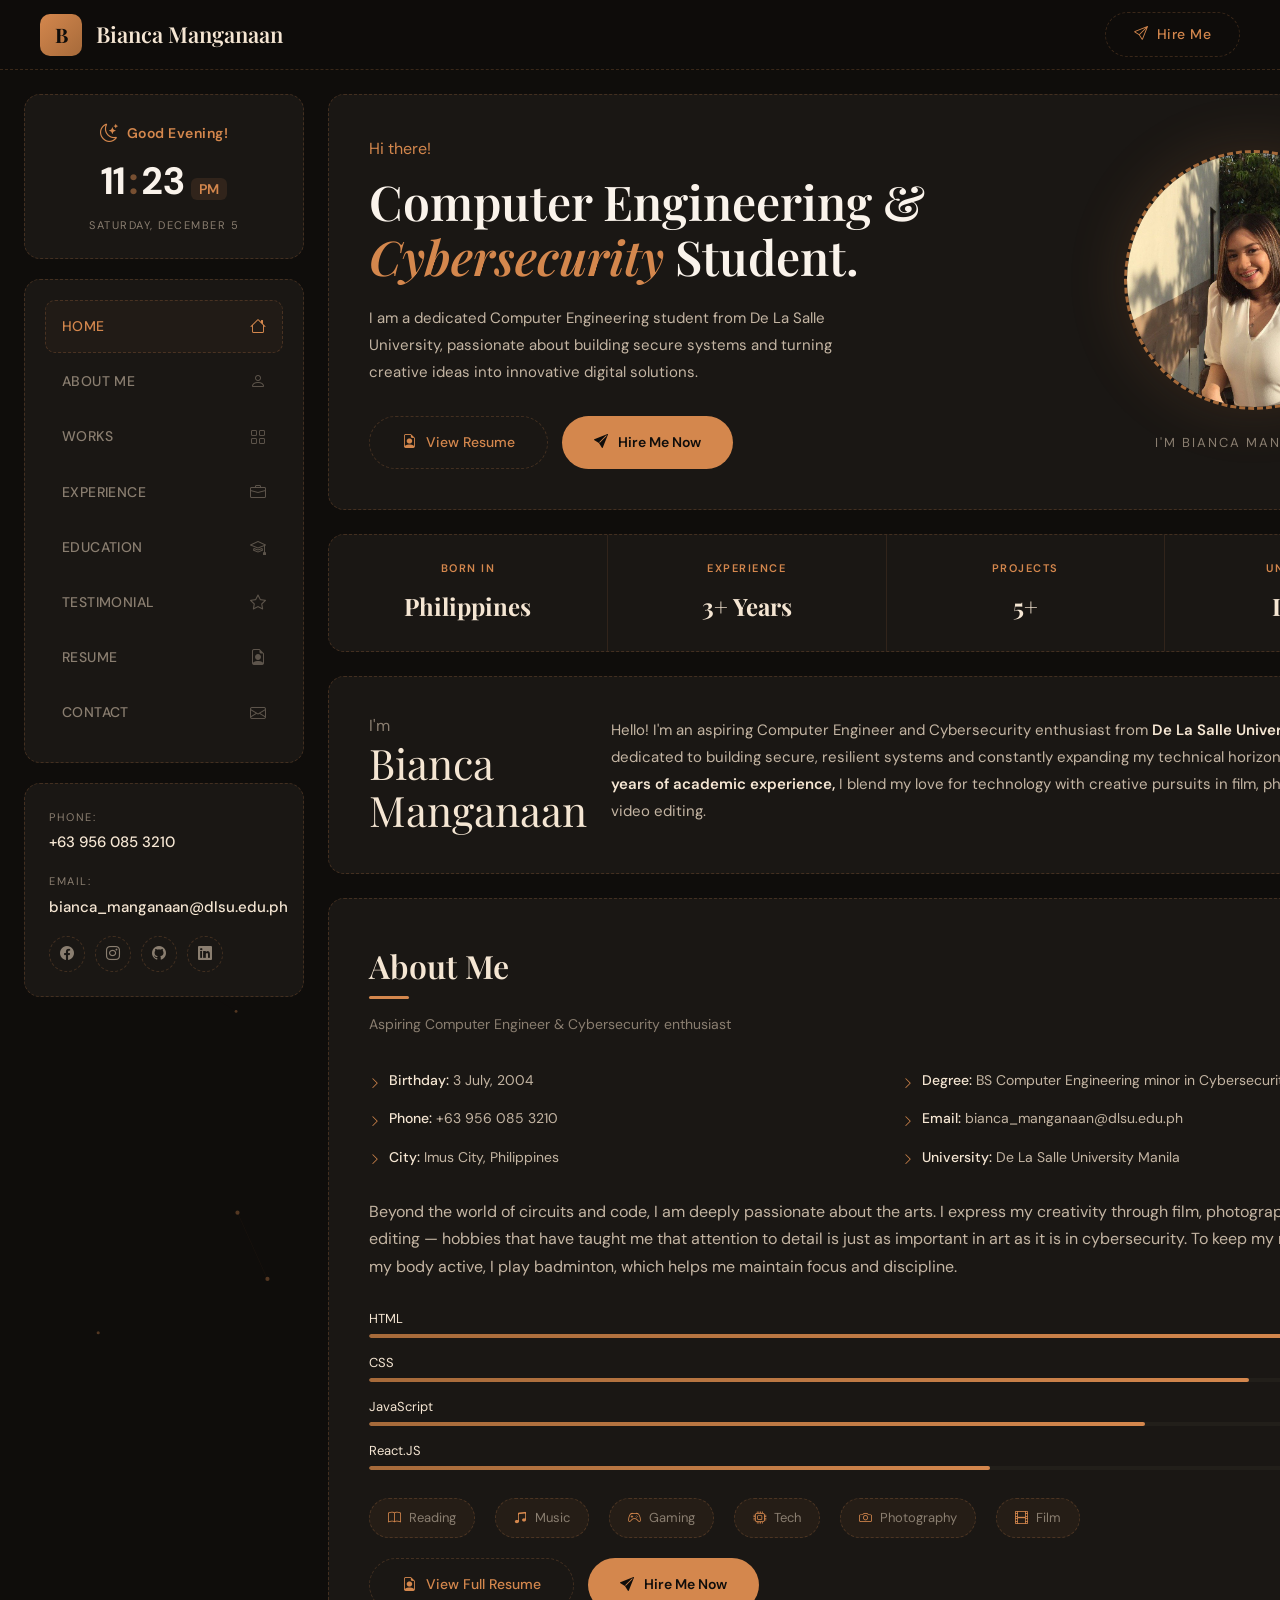
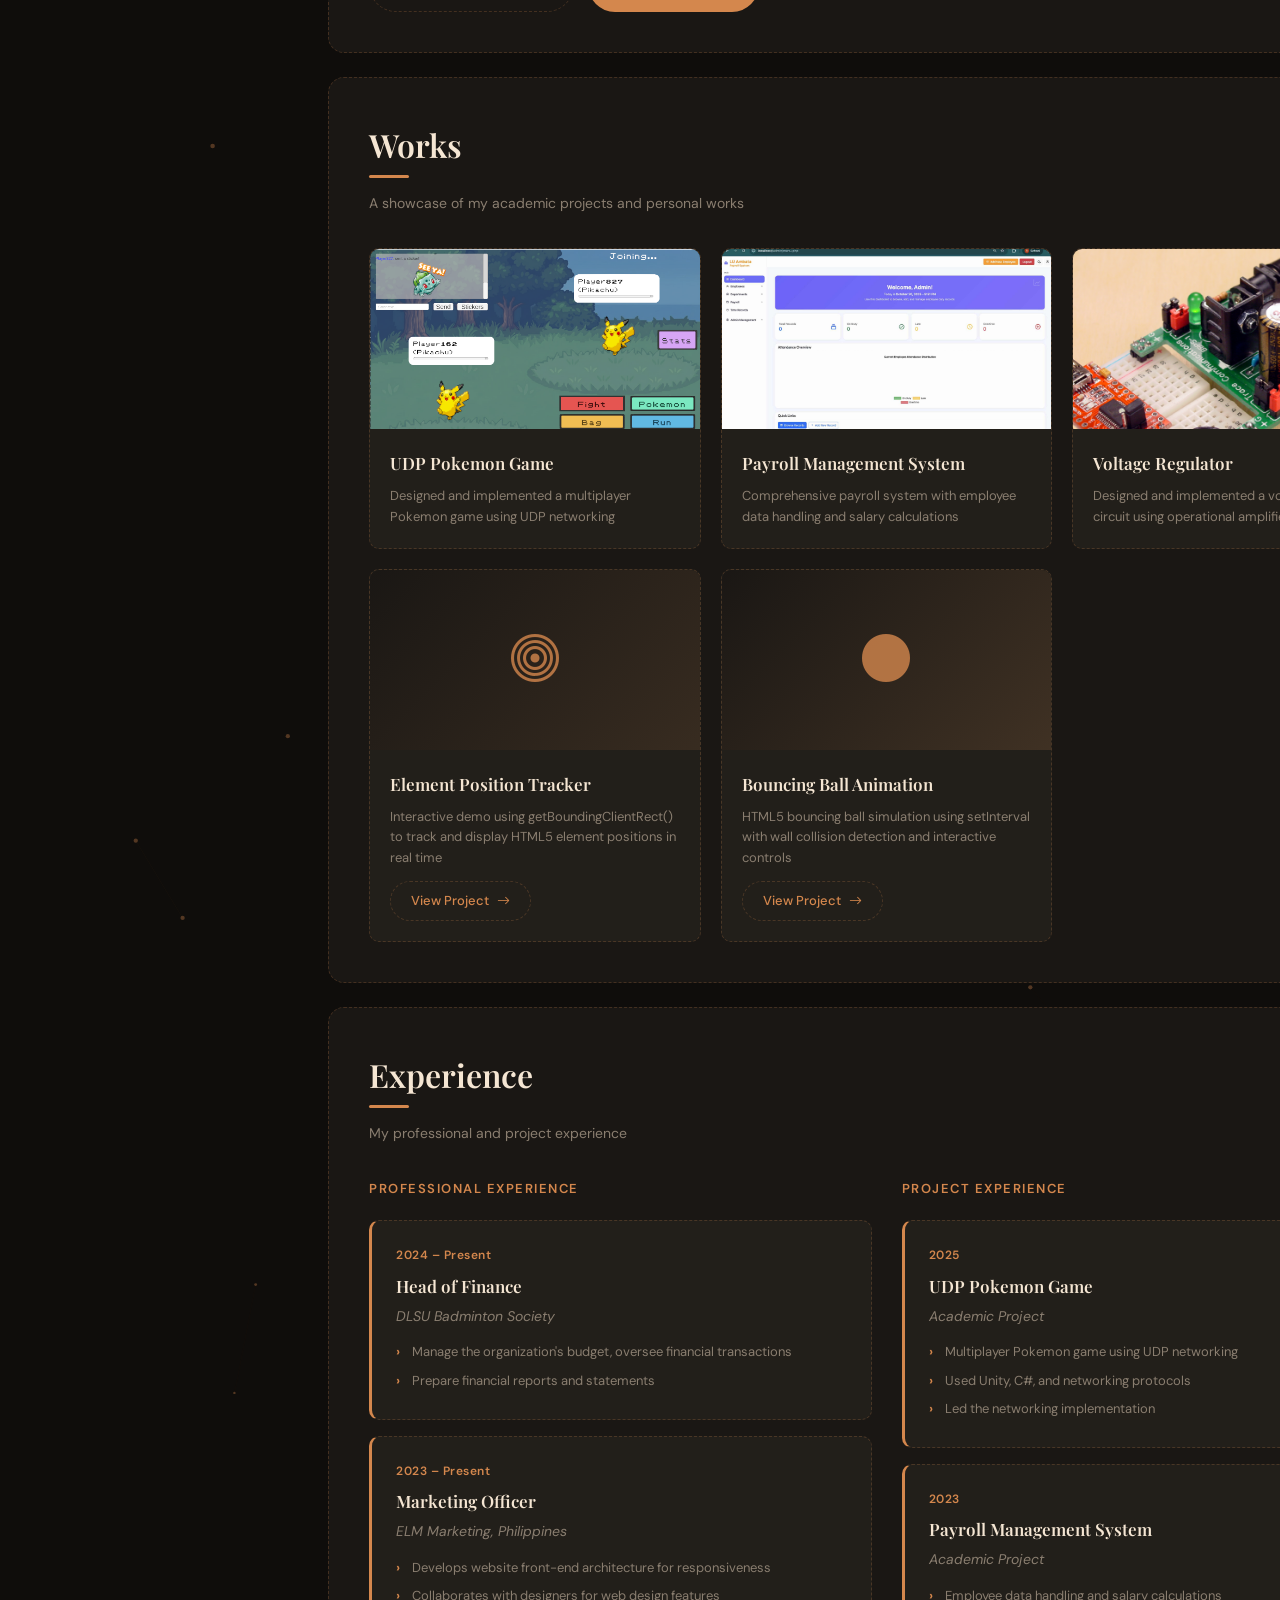
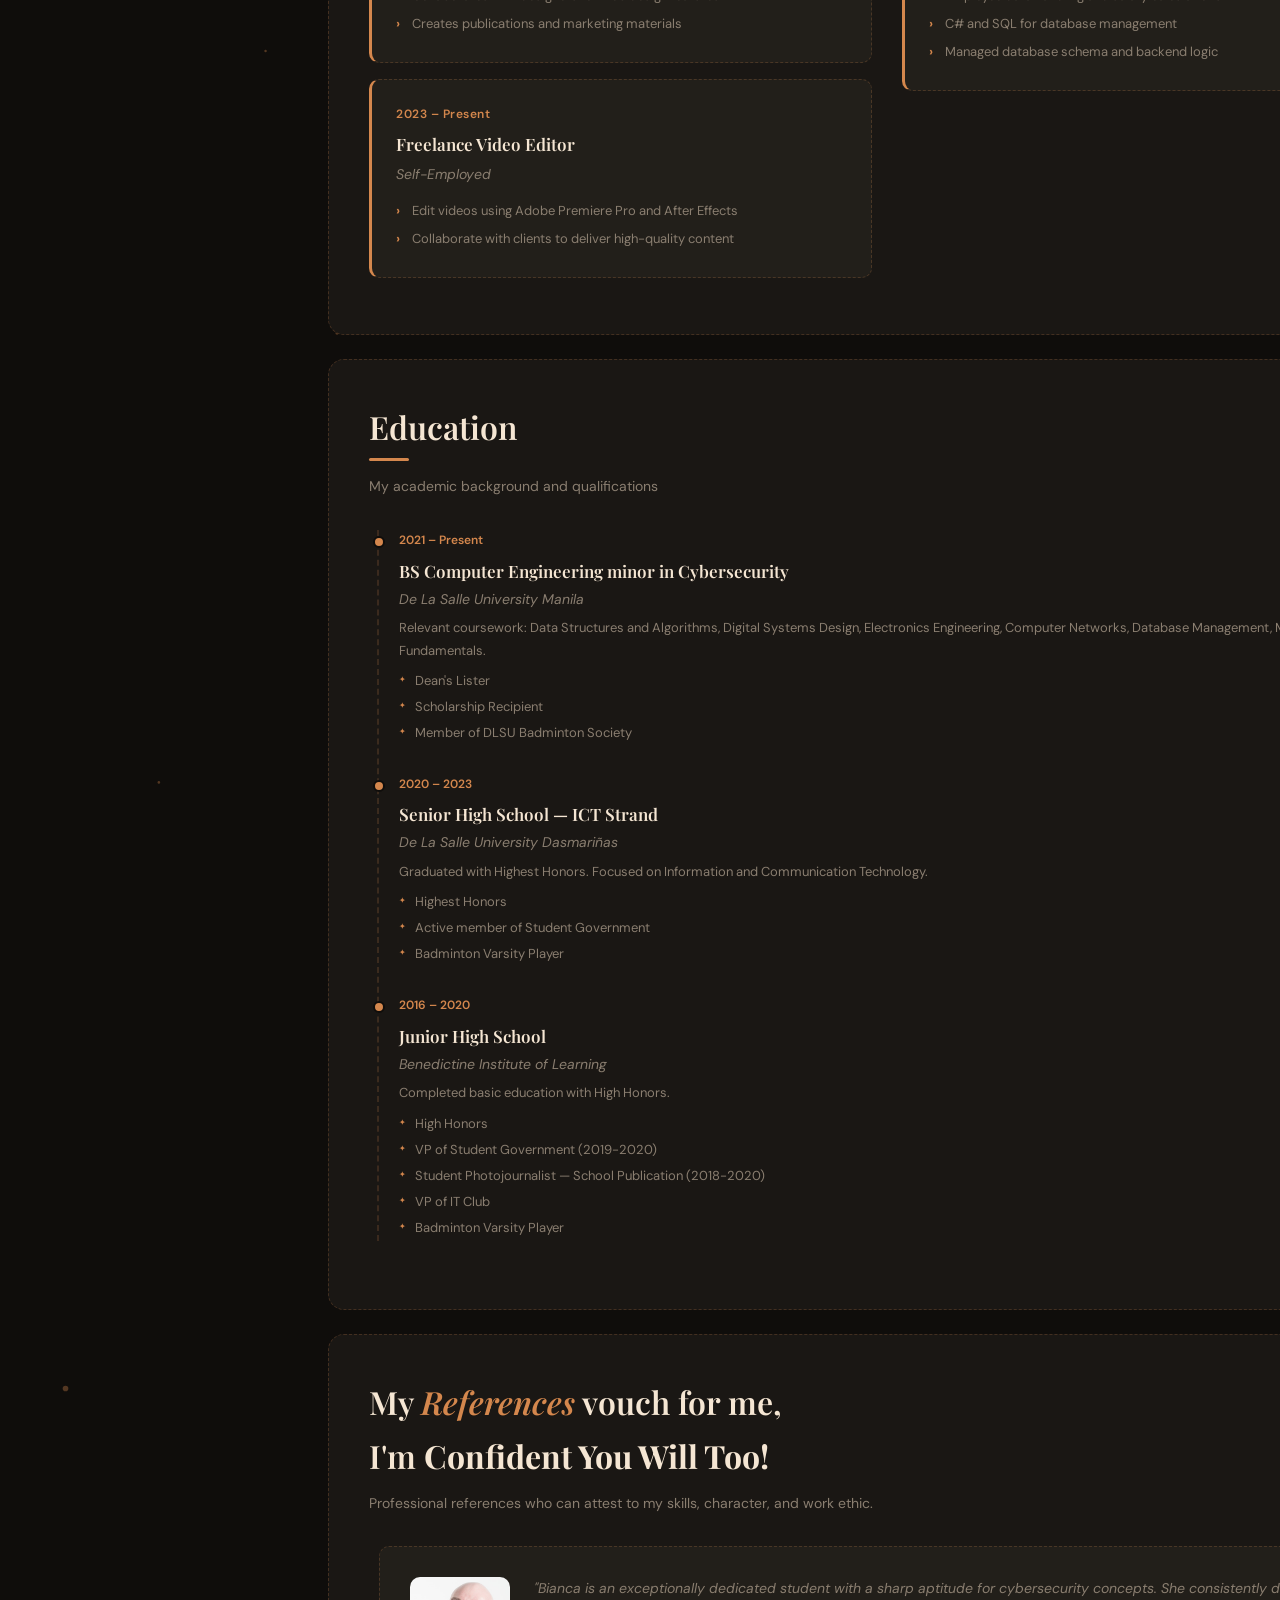
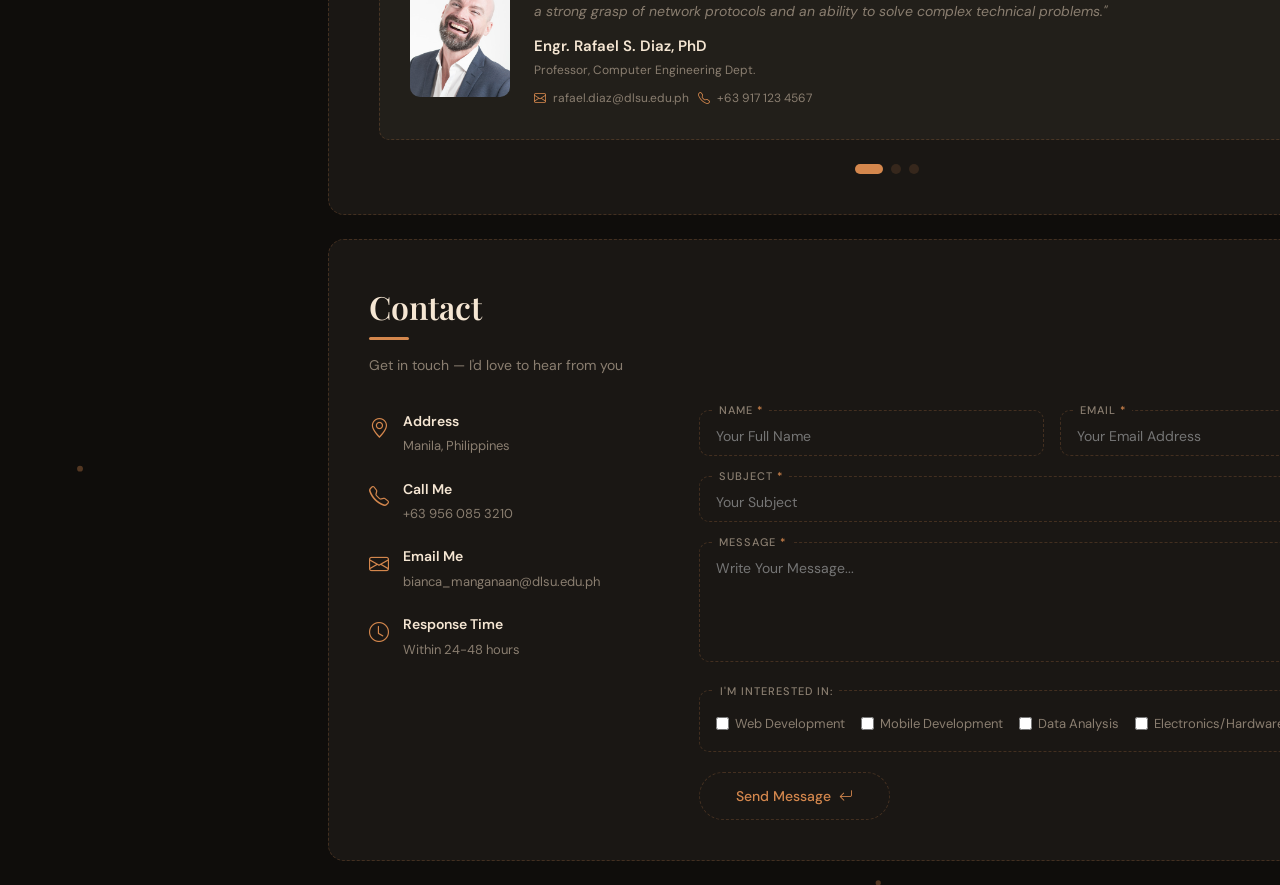
==== commit dfe02151: "removed loadig screen" ====
--- a/index.html
+++ b/index.html
@@ -11,25 +11,6 @@
 </head>
 <body>
 
-<div class="loader-screen" id="loaderScreen">
-  <div class="loader-welcome" id="loaderWelcome">Welcome</div>
-  <div class="loader-clock-wrap" id="loaderClockWrap">
-    <div class="loader-date-text" id="loaderDateText"></div>
-    <div class="clock-container">
-      <div class="clock-blob blob-1"></div>
-      <div class="clock-blob blob-2"></div>
-      <div class="clock-glass">
-        <div class="clock-digit-box"><div class="clock-digit" id="clockHr">00</div></div>
-        <div class="clock-colon">:</div>
-        <div class="clock-digit-box"><div class="clock-digit" id="clockMin">00</div></div>
-        <div class="clock-colon">:</div>
-        <div class="clock-digit-box"><div class="clock-digit" id="clockSec">00</div></div>
-        <div class="clock-ampm-box"><div class="clock-ampm" id="clockAmpm">AM</div></div>
-      </div>
-    </div>
-    <div class="loader-enter-text" id="loaderEnter">Click anywhere to enter</div>
-  </div>
-</div>
 
 <canvas id="spiderCanvas"></canvas>
 
--- a/style.css
+++ b/style.css
@@ -232,20 +232,10 @@
   }
 }
 
-/* ═══ loading screen transition ═══ */
-
-.site-wrapper, 
+.site-wrapper,
 .top-header {
-  opacity: 0;
-  transform: scale(0.95) translateY(20px);
-  transition: transform 1.2s cubic-bezier(0.16, 1, 0.3, 1), opacity 1.2s ease;
-}
-
-/* This class will be added via JS when the loader finishes */
-body.page-ready .site-wrapper, 
-body.page-ready .top-header {
   opacity: 1;
-  transform: scale(1) translateY(0);
+  transform: none;
 }
 
 /* ═══ TOP HEADER ═══ */
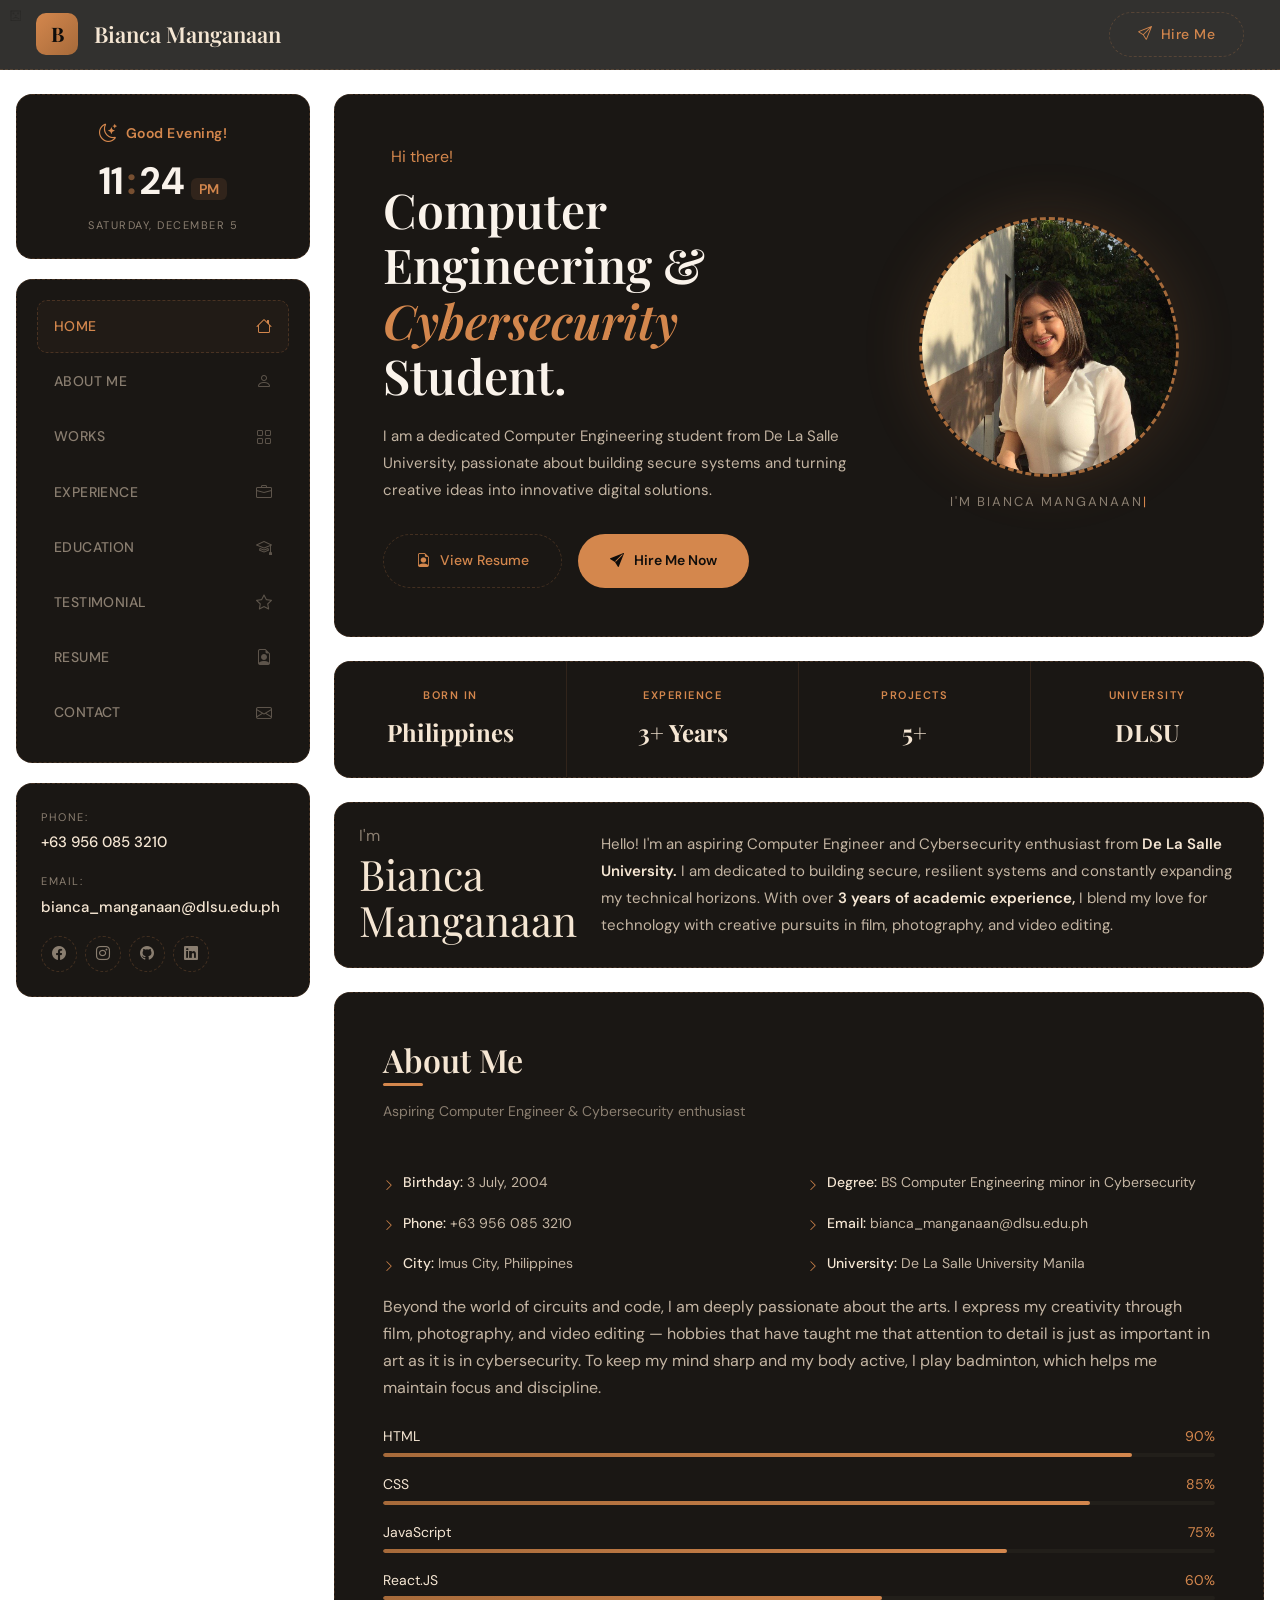
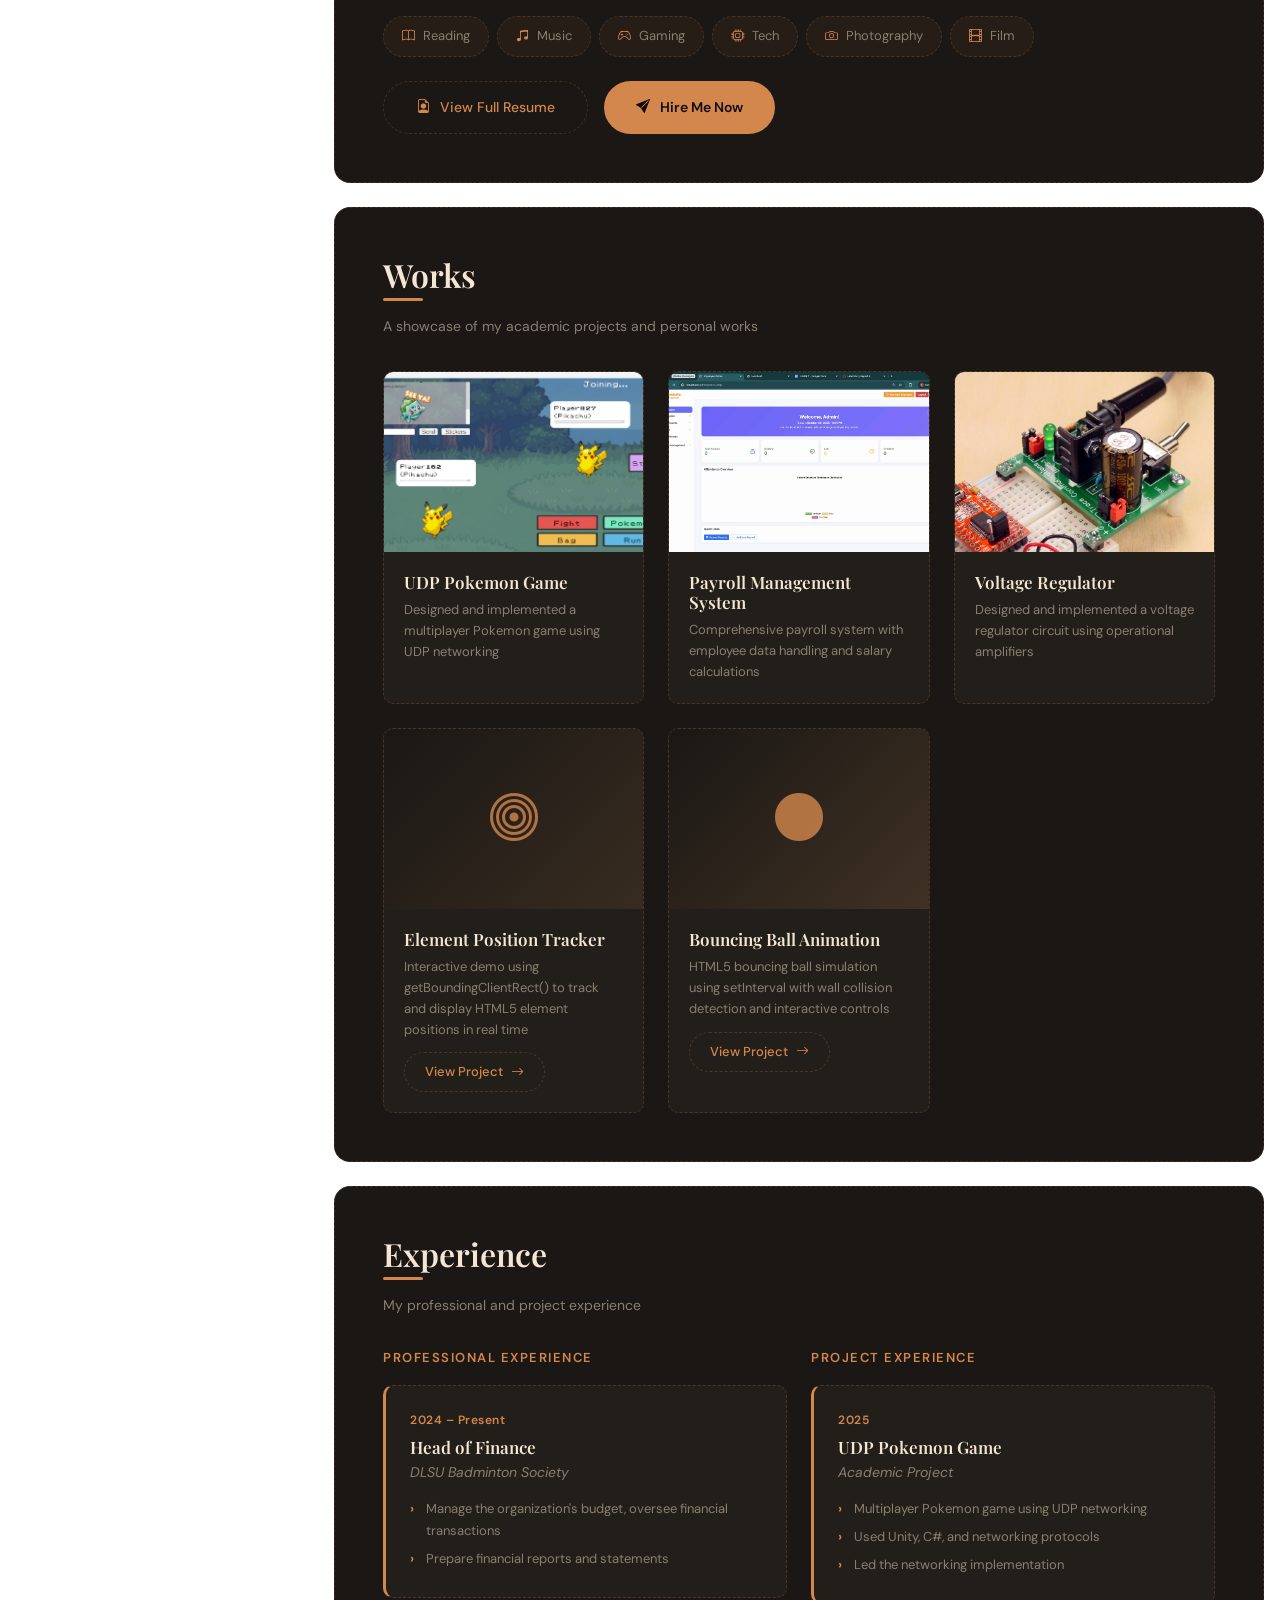
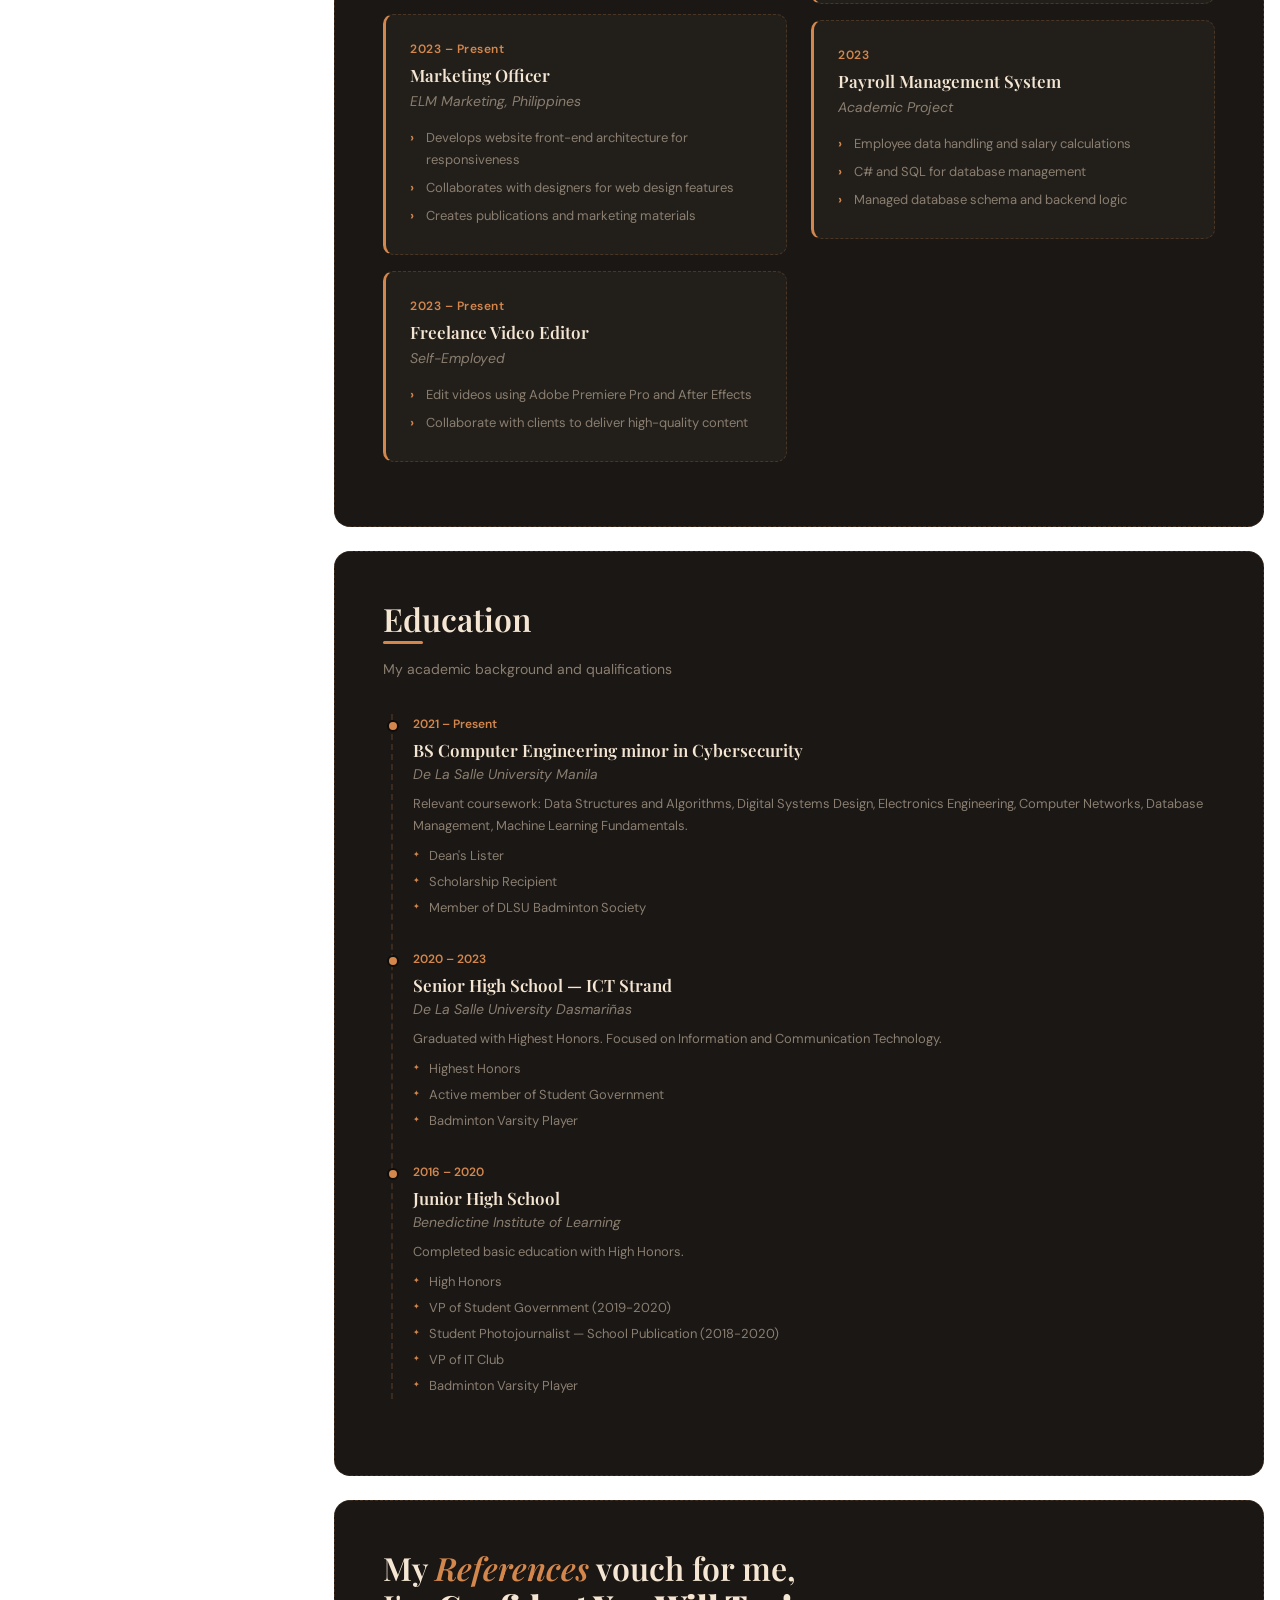
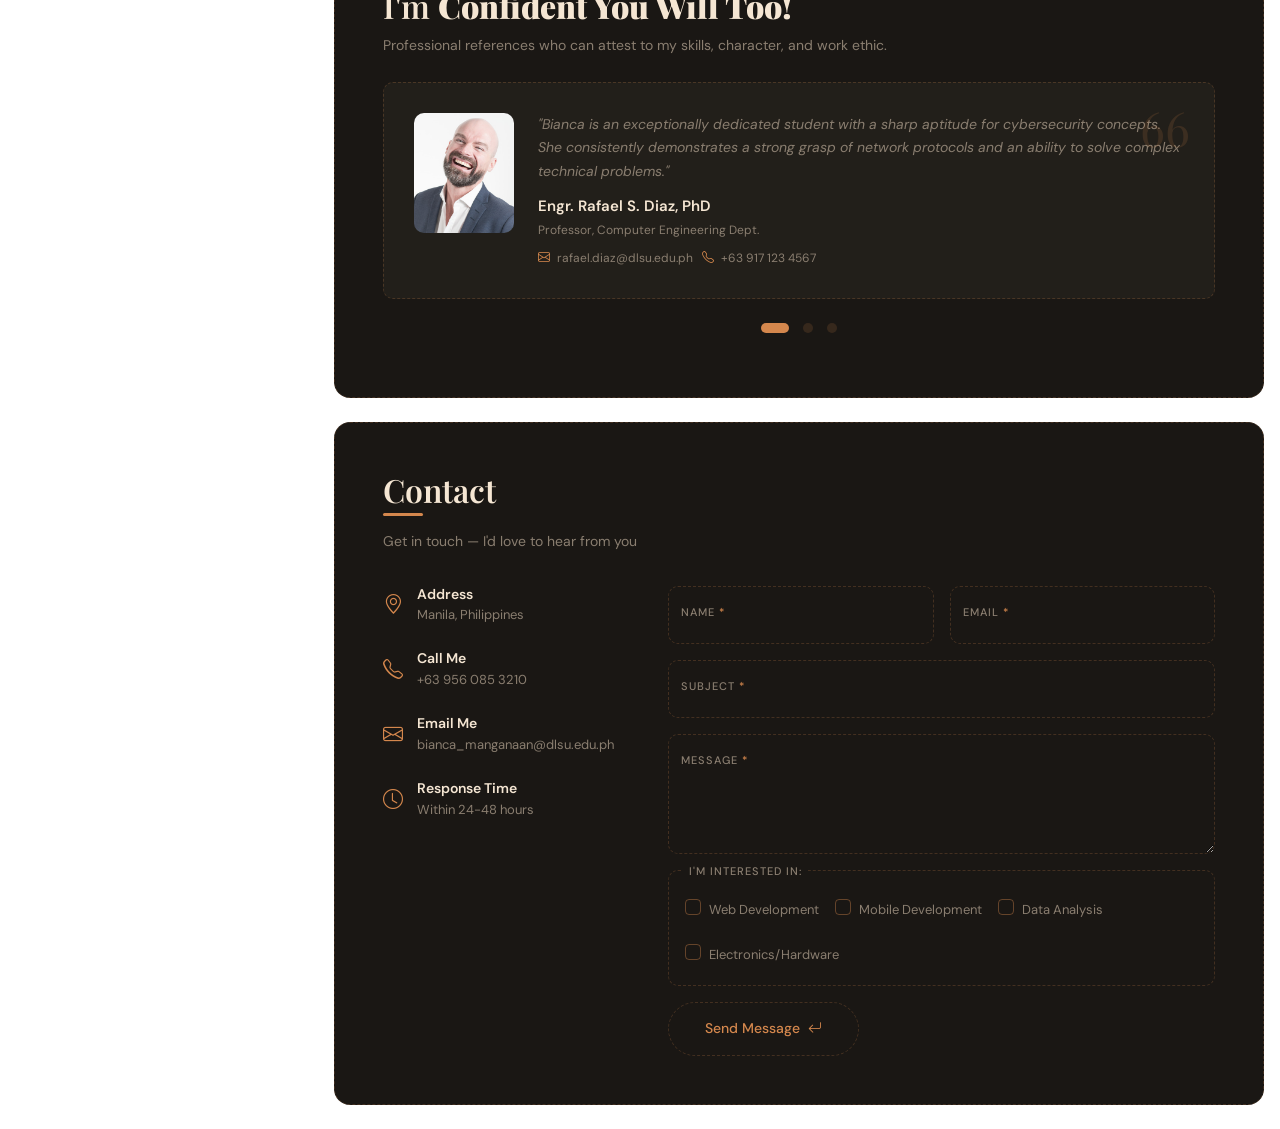
==== commit ca87851b: "added bootstrap features" ====
--- a/index.html
+++ b/index.html
@@ -1,208 +1,545 @@
-<!DOCTYPE html>
-<html lang="en">
-<head>
-<meta charset="UTF-8">
-<meta name="viewport" content="width=device-width, initial-scale=1.0">
-<title>Bianca Manganaan — Portfolio</title>
-<link rel="preconnect" href="https://fonts.googleapis.com">
-<link href="https://fonts.googleapis.com/css2?family=Playfair+Display:ital,wght@0,400;0,600;0,700;1,400&family=DM+Sans:wght@300;400;500;700&display=swap" rel="stylesheet">
-<link rel="stylesheet" href="https://cdn.jsdelivr.net/npm/bootstrap-icons@1.11.3/font/bootstrap-icons.min.css">
-<link rel="stylesheet" href="style.css">
-</head>
-<body>
-
-
-<canvas id="spiderCanvas"></canvas>
-
-<div class="top-header">
-  <div class="brand"><div class="brand-icon">B</div><span class="brand-name">Bianca Manganaan</span></div>
-  <a href="#contact" class="hire-top-btn"><i class="bi bi-send"></i> Hire Me</a>
-</div>
-
-<div class="site-wrapper">
-  <div class="left-column">
-    <div class="sidebar-clock">
-      <div class="sidebar-greeting" id="sidebarGreeting">
-        <i class="bi bi-sun"></i> Good Morning!
-      </div>
-      <div class="sidebar-time">
-        <span id="sbHr">00</span><span class="colon">:</span><span id="sbMin">00</span> <span class="ampm" id="sbAmpm">AM</span>
-      </div>
-      <div class="sidebar-date" id="sbDate">Monday, January 1</div>
-    </div>
-  
-    <nav class="sidebar-nav">
-      <ul>
-        <li><a href="#home" class="active" data-section="home">Home <i class="bi bi-house"></i></a></li>
-        <li><a href="#about" data-section="about">About Me <i class="bi bi-person"></i></a></li>
-        <li><a href="#works" data-section="works">Works <i class="bi bi-grid"></i></a></li>
-        <li><a href="#experience" data-section="experience">Experience <i class="bi bi-briefcase"></i></a></li>
-        <li><a href="#education" data-section="education">Education <i class="bi bi-mortarboard"></i></a></li>
-        <li><a href="#references" data-section="references">Testimonial <i class="bi bi-star"></i></a></li>
-        
-        <li><a href="resume/resume.html">Resume <i class="bi bi-file-earmark-person"></i></a></li>
-        
-        <li><a href="#contact" data-section="contact">Contact <i class="bi bi-envelope"></i></a></li>
-      </ul>
-    </nav>
-    <div class="sidebar-contact">
-      <div class="sc-label">Phone:</div>
-      <div class="sc-value">+63 956 085 3210</div>
-      <div class="sc-label">Email:</div>
-      <div class="sc-value">bianca_manganaan@dlsu.edu.ph</div>
-      <div class="social-row">
-        <a href="#"><i class="bi bi-facebook"></i></a><a href="#"><i class="bi bi-instagram"></i></a><a href="#"><i class="bi bi-github"></i></a><a href="#"><i class="bi bi-linkedin"></i></a>
-      </div>
-    </div>
-  </div>
-
-  <div class="main-content">
-    <section id="home" class="card-section hero-card fade-up">
-      <div>
-        <div class="hero-greeting">Hi there! <span></span></div>
-        <h1 class="hero-title">Computer Engineering &amp;<br><em>Cybersecurity</em> Student.</h1>
-        <p class="hero-desc">I am a dedicated Computer Engineering student from De La Salle University, passionate about building secure systems and turning creative ideas into innovative digital solutions.</p>
-        <div class="hero-btns">
-          <a href="resume/resume.html" target="_blank" class="btn-outline"><i class="bi bi-file-earmark-person"></i> View Resume</a>
-          <a href="#contact" class="btn-solid"><i class="bi bi-send-fill"></i> Hire Me Now</a>
-        </div>
-      </div>
-      <div class="hero-img-wrap"><div class="hero-img-container">
-        <img src="assets/profile.jpg" alt="Bianca Manganaan" class="hero-img">
-        <div class="hero-typing-badge"><span id="typingBadge"></span><span class="cursor">|</span></div>
-      </div></div>
-    </section>
-
-    <div class="stats-bar fade-up">
-      <div class="stat-cell"><div class="stat-label">Born In</div><div class="stat-value">Philippines</div></div>
-      <div class="stat-cell"><div class="stat-label">Experience</div><div class="stat-value">3+ Years</div></div>
-      <div class="stat-cell"><div class="stat-label">Projects</div><div class="stat-value">5+</div></div>
-      <div class="stat-cell"><div class="stat-label">University</div><div class="stat-value">DLSU</div></div>
-    </div>
-
-    <section id="about-intro" class="card-section about-intro-card fade-up">
-      <div><div class="about-name"><span>I'm</span>Bianca<br>Manganaan</div></div>
-      <div class="about-text">Hello! I'm an aspiring Computer Engineer and Cybersecurity enthusiast from <strong>De La Salle University.</strong> I am dedicated to building secure, resilient systems and constantly expanding my technical horizons. With over <strong>3 years of academic experience,</strong> I blend my love for technology with creative pursuits in film, photography, and video editing.</div>
-    </section>
-
-    <section id="about" class="card-section fade-up">
-      <h2 class="section-title fade-up-child">About Me</h2>
-      <p class="section-subtitle fade-up-child">Aspiring Computer Engineer & Cybersecurity enthusiast</p>
-      <div class="detail-grid">
-        <div class="detail-item fade-up-child"><i class="bi bi-chevron-right"></i><span><strong>Birthday:</strong> 3 July, 2004</span></div>
-        <div class="detail-item fade-up-child"><i class="bi bi-chevron-right"></i><span><strong>Degree:</strong> BS Computer Engineering minor in Cybersecurity</span></div>
-        <div class="detail-item fade-up-child"><i class="bi bi-chevron-right"></i><span><strong>Phone:</strong> +63 956 085 3210</span></div>
-        <div class="detail-item fade-up-child"><i class="bi bi-chevron-right"></i><span><strong>Email:</strong> bianca_manganaan@dlsu.edu.ph</span></div>
-        <div class="detail-item fade-up-child"><i class="bi bi-chevron-right"></i><span><strong>City:</strong> Imus City, Philippines</span></div>
-        <div class="detail-item fade-up-child"><i class="bi bi-chevron-right"></i><span><strong>University:</strong> De La Salle University Manila</span></div>
-      </div>
-      <p class="fade-up-child">Beyond the world of circuits and code, I am deeply passionate about the arts. I express my creativity through film, photography, and video editing — hobbies that have taught me that attention to detail is just as important in art as it is in cybersecurity. To keep my mind sharp and my body active, I play badminton, which helps me maintain focus and discipline.</p>
-      <div class="skills-section" id="skillsSection">
-        <div class="skill-bar fade-up-child"><div class="skill-name"><span>HTML</span><span>90%</span></div><div class="bar"><div class="bar-fill" data-width="90"></div></div></div>
-        <div class="skill-bar fade-up-child"><div class="skill-name"><span>CSS</span><span>85%</span></div><div class="bar"><div class="bar-fill" data-width="85"></div></div></div>
-        <div class="skill-bar fade-up-child"><div class="skill-name"><span>JavaScript</span><span>75%</span></div><div class="bar"><div class="bar-fill" data-width="75"></div></div></div>
-        <div class="skill-bar fade-up-child"><div class="skill-name"><span>React.JS</span><span>60%</span></div><div class="bar"><div class="bar-fill" data-width="60"></div></div></div>
-      </div>
-      <div class="hobbies-row fade-up-child">
-        <div class="hobby-tag"><i class="bi bi-book"></i>Reading</div><div class="hobby-tag"><i class="bi bi-music-note-beamed"></i>Music</div><div class="hobby-tag"><i class="bi bi-controller"></i>Gaming</div><div class="hobby-tag"><i class="bi bi-cpu"></i>Tech</div><div class="hobby-tag"><i class="bi bi-camera"></i>Photography</div><div class="hobby-tag"><i class="bi bi-film"></i>Film</div>
-      </div>
-      <div class="resume-btns fade-up-child">
-        <a href="resume/resume.html" target="_blank" class="btn-outline"><i class="bi bi-file-earmark-person"></i> View Full Resume</a>
-        <a href="#contact" class="btn-solid"><i class="bi bi-send-fill"></i> Hire Me Now</a>
-      </div>
-    </section>
-
-    <section id="works" class="card-section fade-up">
-      <h2 class="section-title fade-up-child">Works</h2>
-      <p class="section-subtitle fade-up-child">A showcase of my academic projects and personal works</p>
-      <div class="works-grid">
-        <div class="work-card fade-up-child"><img src="assets/pokemon.png" alt=""><div class="work-card-body"><h4>UDP Pokemon Game</h4><p>Designed and implemented a multiplayer Pokemon game using UDP networking</p></div></div>
-        <div class="work-card fade-up-child"><img src="assets/payroll.jpg" alt=""><div class="work-card-body"><h4>Payroll Management System</h4><p>Comprehensive payroll system with employee data handling and salary calculations</p></div></div>
-        <div class="work-card fade-up-child"><img src="assets/voltage.png" alt=""><div class="work-card-body"><h4>Voltage Regulator</h4><p>Designed and implemented a voltage regulator circuit using operational amplifiers</p></div></div>
-        <div class="work-card fade-up-child"><div class="work-card-thumb"><i class="bi bi-bullseye"></i></div><div class="work-card-body"><h4>Element Position Tracker</h4><p>Interactive demo using getBoundingClientRect() to track and display HTML5 element positions in real time</p><a href="exercises/animation-basics.html" class="btn-card">View Project <i class="bi bi-arrow-right"></i></a></div></div>
-        <div class="work-card fade-up-child"><div class="work-card-thumb thumb-alt"><i class="bi bi-circle-fill"></i></div><div class="work-card-body"><h4>Bouncing Ball Animation</h4><p>HTML5 bouncing ball simulation using setInterval with wall collision detection and interactive controls</p><a href="exercises/bouncing-ball.html" class="btn-card">View Project <i class="bi bi-arrow-right"></i></a></div></div>
-      </div>
-    </section>
-
-    <section id="experience" class="card-section fade-up">
-      <h2 class="section-title fade-up-child">Experience</h2>
-      <p class="section-subtitle fade-up-child">My professional and project experience</p>
-      <div class="exp-grid">
-        <div class="exp-column"><h3 class="fade-up-child">Professional Experience</h3>
-          <div class="exp-item fade-up-child"><div class="date">2024 – Present</div><h4>Head of Finance</h4><div class="company">DLSU Badminton Society</div><ul><li>Manage the organization's budget, oversee financial transactions</li><li>Prepare financial reports and statements</li></ul></div>
-          <div class="exp-item fade-up-child"><div class="date">2023 – Present</div><h4>Marketing Officer</h4><div class="company">ELM Marketing, Philippines</div><ul><li>Develops website front-end architecture for responsiveness</li><li>Collaborates with designers for web design features</li><li>Creates publications and marketing materials</li></ul></div>
-          <div class="exp-item fade-up-child"><div class="date">2023 – Present</div><h4>Freelance Video Editor</h4><div class="company">Self-Employed</div><ul><li>Edit videos using Adobe Premiere Pro and After Effects</li><li>Collaborate with clients to deliver high-quality content</li></ul></div>
-        </div>
-        <div class="exp-column"><h3 class="fade-up-child">Project Experience</h3>
-          <div class="exp-item fade-up-child"><div class="date">2025</div><h4>UDP Pokemon Game</h4><div class="company">Academic Project</div><ul><li>Multiplayer Pokemon game using UDP networking</li><li>Used Unity, C#, and networking protocols</li><li>Led the networking implementation</li></ul></div>
-          <div class="exp-item fade-up-child"><div class="date">2023</div><h4>Payroll Management System</h4><div class="company">Academic Project</div><ul><li>Employee data handling and salary calculations</li><li>C# and SQL for database management</li><li>Managed database schema and backend logic</li></ul></div>
-        </div>
-      </div>
-    </section>
-
-    <section id="education" class="card-section fade-up">
-      <h2 class="section-title fade-up-child">Education</h2>
-      <p class="section-subtitle fade-up-child">My academic background and qualifications</p>
-      <div class="edu-timeline">
-        <div class="edu-item fade-up-child"><div class="date">2021 – Present</div><h4>BS Computer Engineering minor in Cybersecurity</h4><div class="school">De La Salle University Manila</div><p>Relevant coursework: Data Structures and Algorithms, Digital Systems Design, Electronics Engineering, Computer Networks, Database Management, Machine Learning Fundamentals.</p><ul><li>Dean's Lister</li><li>Scholarship Recipient</li><li>Member of DLSU Badminton Society</li></ul></div>
-        <div class="edu-item fade-up-child"><div class="date">2020 – 2023</div><h4>Senior High School — ICT Strand</h4><div class="school">De La Salle University Dasmariñas</div><p>Graduated with Highest Honors. Focused on Information and Communication Technology.</p><ul><li>Highest Honors</li><li>Active member of Student Government</li><li>Badminton Varsity Player</li></ul></div>
-        <div class="edu-item fade-up-child"><div class="date">2016 – 2020</div><h4>Junior High School</h4><div class="school">Benedictine Institute of Learning</div><p>Completed basic education with High Honors.</p><ul><li>High Honors</li><li>VP of Student Government (2019-2020)</li><li>Student Photojournalist — School Publication (2018-2020)</li><li>VP of IT Club</li><li>Badminton Varsity Player</li></ul></div>
-      </div>
-    </section>
-
-    <section id="references" class="card-section fade-up">
-      <div class="testimonial-header fade-up-child"><h2>My <em>References</em> vouch for me,<br>I'm <strong>Confident You Will Too!</strong></h2><p>Professional references who can attest to my skills, character, and work ethic.</p></div>
-      <div class="slider-wrap fade-up-child">
-        <div class="slider-track" id="sliderTrack">
-          <div class="slide"><div class="slide-inner"><img src="assets/person1.jpg" alt=""><div><div class="quote-icon">66</div><div class="quote">"Bianca is an exceptionally dedicated student with a sharp aptitude for cybersecurity concepts. She consistently demonstrates a strong grasp of network protocols and an ability to solve complex technical problems."</div><div class="slider-name">Engr. Rafael S. Diaz, PhD</div><div class="slider-role">Professor, Computer Engineering Dept.</div><div class="ref-contact" style="margin-top:8px"><i class="bi bi-envelope"></i> rafael.diaz@dlsu.edu.ph &nbsp; <i class="bi bi-telephone"></i> +63 917 123 4567</div></div></div></div>
-          <div class="slide"><div class="slide-inner"><img src="assets/person2.jpg" alt=""><div><div class="quote-icon">66</div><div class="quote">"During her internship, Bianca displayed a professional work ethic and a keen eye for detail. She adapts quickly to new security tools and communicates complex ideas with clarity."</div><div class="slider-name">Ms. Clarissa V. Tan</div><div class="slider-role">Senior Cybersecurity Analyst / Internship Supervisor</div><div class="ref-contact" style="margin-top:8px"><i class="bi bi-envelope"></i> c.tan@technetworks.com &nbsp; <i class="bi bi-telephone"></i> +63 918 987 6543</div></div></div></div>
-          <div class="slide"><div class="slide-inner"><img src="assets/person3.jpg" alt=""><div><div class="quote-icon">66</div><div class="quote">"I mentored Bianca during her final project. She stands out for her ability to merge creative thinking with technical engineering. She is reliable, innovative, and a strong team player."</div><div class="slider-name">Mr. Gabriel A. Lim</div><div class="slider-role">Capstone Project Adviser</div><div class="ref-contact" style="margin-top:8px"><i class="bi bi-envelope"></i> gabriel.lim@dlsu.edu.ph &nbsp; <i class="bi bi-telephone"></i> +63 922 555 1234</div></div></div></div>
-        </div>
-        <div class="slider-dots" id="sliderDots"><button class="slider-dot active" data-slide="0"></button><button class="slider-dot" data-slide="1"></button><button class="slider-dot" data-slide="2"></button></div>
-      </div>
-    </section>
-
-    <section id="contact" class="card-section fade-up">
-      <h2 class="section-title fade-up-child">Contact</h2>
-      <p class="section-subtitle fade-up-child">Get in touch — I'd love to hear from you</p>
-      <div class="contact-grid">
-        <div class="contact-info-list">
-          <div class="contact-info-item fade-up-child"><i class="bi bi-geo-alt"></i><div><h4>Address</h4><p>Manila, Philippines</p></div></div>
-          <div class="contact-info-item fade-up-child"><i class="bi bi-telephone"></i><div><h4>Call Me</h4><p>+63 956 085 3210</p></div></div>
-          <div class="contact-info-item fade-up-child"><i class="bi bi-envelope"></i><div><h4>Email Me</h4><p>bianca_manganaan@dlsu.edu.ph</p></div></div>
-          <div class="contact-info-item fade-up-child"><i class="bi bi-clock"></i><div><h4>Response Time</h4><p>Within 24-48 hours</p></div></div>
-        </div>
-
-        <div class="contact-form fade-up-child">
-        <form id="contactForm" class="contact-form fade-up-child" action="https://formsubmit.co/0a5610d0d394a2acd55f9710de5b3e45" method="POST">
-          <input type="hidden" name="_captcha" value="false">
-          <div class="form-row">
-            <div class="form-group"><label>Name <span class="required">*</span></label><input type="text" name="name" placeholder="Your Full Name" required></div>
-            <div class="form-group"><label>Email <span class="required">*</span></label><input type="email" name="email" placeholder="Your Email Address" required></div>
-          </div>
-          
-          <div class="form-group"><label>Subject <span class="required">*</span></label><input type="text" name="_subject" placeholder="Your Subject" required></div>
-          
-          <div class="form-group"><label>Message <span class="required">*</span></label><textarea name="message" placeholder="Write Your Message..." required></textarea></div>
-          
-          <div class="fieldset-wrap"><legend>I'm interested in:</legend><div class="check-group">
-            <label class="check-item"><input type="checkbox" name="interests" value="Web Development">Web Development</label>
-            <label class="check-item"><input type="checkbox" name="interests" value="Mobile Development">Mobile Development</label>
-            <label class="check-item"><input type="checkbox" name="interests" value="Data Analysis">Data Analysis</label>
-            <label class="check-item"><input type="checkbox" name="interests" value="Electronics/Hardware">Electronics/Hardware</label>
-          </div></div>
-          
-          <button type="submit" class="submit-btn">Send Message <i class="bi bi-arrow-return-left"></i></button>
-        </form>
-
-      </div>
-    </section>
-  </div>
-
-
-
-</div> <button class="back-to-top" id="backToTop" onclick="window.scrollTo({top:0,behavior:'smooth'})"><i class="bi bi-arrow-up"></i></button>
-
-<script src="script.js"></script>
-</body>
-</html>+<!DOCTYPE html>
+<html lang="en">
+<head>
+<meta charset="UTF-8">
+<meta name="viewport" content="width=device-width, initial-scale=1.0">
+<title>Bianca Manganaan — Portfolio</title>
+<link rel="preconnect" href="https://fonts.googleapis.com">
+<link href="https://fonts.googleapis.com/css2?family=Playfair+Display:ital,wght@0,400;0,600;0,700;1,400&family=DM+Sans:wght@300;400;500;700&display=swap" rel="stylesheet">
+<link rel="stylesheet" href="https://cdn.jsdelivr.net/npm/bootstrap-icons@1.11.3/font/bootstrap-icons.min.css">
+<link rel="stylesheet" href="https://cdn.jsdelivr.net/npm/bootstrap@5.3.3/dist/css/bootstrap.min.css">
+<link rel="stylesheet" href="style.css">
+</head>
+<body>
+
+<canvas id="spiderCanvas"></canvas>
+
+<!-- ═══ TOP NAVBAR ═══ -->
+<nav class="navbar navbar-dark fixed-top top-header" id="mainNavbar">
+  <div class="container-xxl d-flex align-items-center justify-content-between w-100">
+    <a class="navbar-brand brand d-flex align-items-center gap-3 p-0" href="#">
+      <div class="brand-icon">B</div>
+      <span class="brand-name">Bianca Manganaan</span>
+    </a>
+    <button class="navbar-toggler border-0 d-lg-none" type="button"
+      data-bs-toggle="offcanvas" data-bs-target="#mobileNav" aria-label="Open navigation">
+      <span class="navbar-toggler-icon"></span>
+    </button>
+    <a href="#contact" class="hire-top-btn d-none d-lg-flex"><i class="bi bi-send"></i> Hire Me</a>
+  </div>
+</nav>
+
+<!-- ═══ MOBILE OFFCANVAS NAV ═══ -->
+<div class="offcanvas offcanvas-start" tabindex="-1" id="mobileNav">
+  <div class="offcanvas-header">
+    <div class="brand d-flex align-items-center gap-2">
+      <div class="brand-icon" style="width:34px;height:34px;font-size:16px">B</div>
+      <span class="brand-name" style="font-size:18px">Bianca Manganaan</span>
+    </div>
+    <button type="button" class="btn-close btn-close-white" data-bs-dismiss="offcanvas"></button>
+  </div>
+  <div class="offcanvas-body d-flex flex-column gap-3">
+    <div class="sidebar-clock">
+      <div class="sidebar-greeting"><i class="bi bi-sun"></i> Good Morning!</div>
+      <div class="sidebar-time">
+        <span id="mbHr">00</span><span class="colon">:</span><span id="mbMin">00</span>
+        <span class="ampm" id="mbAmpm">AM</span>
+      </div>
+      <div class="sidebar-date" id="mbDate">Monday, January 1</div>
+    </div>
+    <nav class="sidebar-nav">
+      <ul class="nav flex-column">
+        <li class="nav-item"><a href="#home" class="nav-link active" data-section="home" data-bs-dismiss="offcanvas">Home <i class="bi bi-house"></i></a></li>
+        <li class="nav-item"><a href="#about" class="nav-link" data-section="about" data-bs-dismiss="offcanvas">About Me <i class="bi bi-person"></i></a></li>
+        <li class="nav-item"><a href="#works" class="nav-link" data-section="works" data-bs-dismiss="offcanvas">Works <i class="bi bi-grid"></i></a></li>
+        <li class="nav-item"><a href="#experience" class="nav-link" data-section="experience" data-bs-dismiss="offcanvas">Experience <i class="bi bi-briefcase"></i></a></li>
+        <li class="nav-item"><a href="#education" class="nav-link" data-section="education" data-bs-dismiss="offcanvas">Education <i class="bi bi-mortarboard"></i></a></li>
+        <li class="nav-item"><a href="#references" class="nav-link" data-section="references" data-bs-dismiss="offcanvas">Testimonial <i class="bi bi-star"></i></a></li>
+        <li class="nav-item"><a href="resume/resume.html" class="nav-link" data-bs-dismiss="offcanvas">Resume <i class="bi bi-file-earmark-person"></i></a></li>
+        <li class="nav-item"><a href="#contact" class="nav-link" data-section="contact" data-bs-dismiss="offcanvas">Contact <i class="bi bi-envelope"></i></a></li>
+      </ul>
+    </nav>
+    <div class="sidebar-contact mt-auto">
+      <div class="sc-label">Phone:</div>
+      <div class="sc-value">+63 956 085 3210</div>
+      <div class="sc-label">Email:</div>
+      <div class="sc-value">bianca_manganaan@dlsu.edu.ph</div>
+      <div class="d-flex gap-2 mt-2">
+        <a href="#" class="social-icon"><i class="bi bi-facebook"></i></a>
+        <a href="#" class="social-icon"><i class="bi bi-instagram"></i></a>
+        <a href="#" class="social-icon"><i class="bi bi-github"></i></a>
+        <a href="#" class="social-icon"><i class="bi bi-linkedin"></i></a>
+      </div>
+    </div>
+  </div>
+</div>
+
+<!-- ═══ MAIN LAYOUT ═══ -->
+<div class="container-xxl site-wrapper">
+  <div class="row g-4 align-items-start">
+
+    <!-- ═══ LEFT SIDEBAR ═══ -->
+    <div class="col-lg-3 d-none d-lg-block">
+      <div class="left-column" style="position:sticky;top:94px">
+
+        <div class="sidebar-clock">
+          <div class="sidebar-greeting" id="sidebarGreeting">
+            <i class="bi bi-sun"></i> Good Morning!
+          </div>
+          <div class="sidebar-time">
+            <span id="sbHr">00</span><span class="colon">:</span><span id="sbMin">00</span>
+            <span class="ampm" id="sbAmpm">AM</span>
+          </div>
+          <div class="sidebar-date" id="sbDate">Monday, January 1</div>
+        </div>
+
+        <nav class="sidebar-nav">
+          <ul class="nav flex-column">
+            <li class="nav-item"><a href="#home" class="nav-link active" data-section="home">Home <i class="bi bi-house"></i></a></li>
+            <li class="nav-item"><a href="#about" class="nav-link" data-section="about">About Me <i class="bi bi-person"></i></a></li>
+            <li class="nav-item"><a href="#works" class="nav-link" data-section="works">Works <i class="bi bi-grid"></i></a></li>
+            <li class="nav-item"><a href="#experience" class="nav-link" data-section="experience">Experience <i class="bi bi-briefcase"></i></a></li>
+            <li class="nav-item"><a href="#education" class="nav-link" data-section="education">Education <i class="bi bi-mortarboard"></i></a></li>
+            <li class="nav-item"><a href="#references" class="nav-link" data-section="references">Testimonial <i class="bi bi-star"></i></a></li>
+            <li class="nav-item"><a href="resume/resume.html" class="nav-link">Resume <i class="bi bi-file-earmark-person"></i></a></li>
+            <li class="nav-item"><a href="#contact" class="nav-link" data-section="contact">Contact <i class="bi bi-envelope"></i></a></li>
+          </ul>
+        </nav>
+
+        <div class="sidebar-contact">
+          <div class="sc-label">Phone:</div>
+          <div class="sc-value">+63 956 085 3210</div>
+          <div class="sc-label">Email:</div>
+          <div class="sc-value">bianca_manganaan@dlsu.edu.ph</div>
+          <div class="d-flex gap-2 mt-2">
+            <a href="#" class="social-icon"><i class="bi bi-facebook"></i></a>
+            <a href="#" class="social-icon"><i class="bi bi-instagram"></i></a>
+            <a href="#" class="social-icon"><i class="bi bi-github"></i></a>
+            <a href="#" class="social-icon"><i class="bi bi-linkedin"></i></a>
+          </div>
+        </div>
+
+      </div>
+    </div>
+
+    <!-- ═══ MAIN CONTENT ═══ -->
+    <div class="col-lg-9">
+      <div class="d-flex flex-column gap-4">
+
+        <!-- HERO -->
+        <section id="home" class="card card-section hero-section fade-up">
+          <div class="card-body p-4 p-lg-5">
+            <div class="row align-items-center g-4">
+              <div class="col-lg-7 order-2 order-lg-1">
+                <div class="hero-greeting"><i class="bi bi-hand-wave"></i> Hi there! <span></span></div>
+                <h1 class="hero-title">Computer Engineering &amp;<br><em>Cybersecurity</em> Student.</h1>
+                <p class="hero-desc">I am a dedicated Computer Engineering student from De La Salle University, passionate about building secure systems and turning creative ideas into innovative digital solutions.</p>
+                <div class="d-flex gap-3 flex-wrap">
+                  <a href="resume/resume.html" target="_blank" class="btn-outline"><i class="bi bi-file-earmark-person"></i> View Resume</a>
+                  <a href="#contact" class="btn-solid"><i class="bi bi-send-fill"></i> Hire Me Now</a>
+                </div>
+              </div>
+              <div class="col-lg-5 order-1 order-lg-2 d-flex justify-content-center">
+                <div class="hero-img-container">
+                  <img src="assets/profile.jpg" alt="Bianca Manganaan" class="hero-img">
+                  <div class="hero-typing-badge"><span id="typingBadge"></span><span class="cursor">|</span></div>
+                </div>
+              </div>
+            </div>
+          </div>
+        </section>
+
+        <!-- STATS BAR -->
+        <div class="card stats-bar fade-up">
+          <div class="row g-0 text-center">
+            <div class="col-6 col-md-3 stat-cell">
+              <div class="stat-label">Born In</div>
+              <div class="stat-value">Philippines</div>
+            </div>
+            <div class="col-6 col-md-3 stat-cell">
+              <div class="stat-label">Experience</div>
+              <div class="stat-value">3+ Years</div>
+            </div>
+            <div class="col-6 col-md-3 stat-cell">
+              <div class="stat-label">Projects</div>
+              <div class="stat-value">5+</div>
+            </div>
+            <div class="col-6 col-md-3 stat-cell border-end-0">
+              <div class="stat-label">University</div>
+              <div class="stat-value">DLSU</div>
+            </div>
+          </div>
+        </div>
+
+        <!-- ABOUT INTRO -->
+        <section id="about-intro" class="card card-section fade-up">
+          <div class="card-body p-4">
+            <div class="row align-items-center g-4">
+              <div class="col-auto">
+                <div class="about-name"><span>I'm</span>Bianca<br>Manganaan</div>
+              </div>
+              <div class="col">
+                <p class="about-text mb-0">Hello! I'm an aspiring Computer Engineer and Cybersecurity enthusiast from <strong>De La Salle University.</strong> I am dedicated to building secure, resilient systems and constantly expanding my technical horizons. With over <strong>3 years of academic experience,</strong> I blend my love for technology with creative pursuits in film, photography, and video editing.</p>
+              </div>
+            </div>
+          </div>
+        </section>
+
+        <!-- ABOUT ME -->
+        <section id="about" class="card card-section fade-up">
+          <div class="card-body p-4 p-lg-5">
+            <h2 class="section-title fade-up-child">About Me</h2>
+            <p class="section-subtitle fade-up-child">Aspiring Computer Engineer &amp; Cybersecurity enthusiast</p>
+            <div class="row g-3 my-3">
+              <div class="col-md-6"><div class="detail-item fade-up-child"><i class="bi bi-chevron-right"></i><span><strong>Birthday:</strong> 3 July, 2004</span></div></div>
+              <div class="col-md-6"><div class="detail-item fade-up-child"><i class="bi bi-chevron-right"></i><span><strong>Degree:</strong> BS Computer Engineering minor in Cybersecurity</span></div></div>
+              <div class="col-md-6"><div class="detail-item fade-up-child"><i class="bi bi-chevron-right"></i><span><strong>Phone:</strong> +63 956 085 3210</span></div></div>
+              <div class="col-md-6"><div class="detail-item fade-up-child"><i class="bi bi-chevron-right"></i><span><strong>Email:</strong> bianca_manganaan@dlsu.edu.ph</span></div></div>
+              <div class="col-md-6"><div class="detail-item fade-up-child"><i class="bi bi-chevron-right"></i><span><strong>City:</strong> Imus City, Philippines</span></div></div>
+              <div class="col-md-6"><div class="detail-item fade-up-child"><i class="bi bi-chevron-right"></i><span><strong>University:</strong> De La Salle University Manila</span></div></div>
+            </div>
+            <p class="fade-up-child">Beyond the world of circuits and code, I am deeply passionate about the arts. I express my creativity through film, photography, and video editing — hobbies that have taught me that attention to detail is just as important in art as it is in cybersecurity. To keep my mind sharp and my body active, I play badminton, which helps me maintain focus and discipline.</p>
+
+            <!-- Skills -->
+            <div class="skills-section mt-4" id="skillsSection">
+              <div class="mb-3 fade-up-child">
+                <div class="d-flex justify-content-between mb-1"><small class="text-cream">HTML</small><small class="text-orange">90%</small></div>
+                <div class="progress skill-progress"><div class="progress-bar bar-fill" role="progressbar" data-width="90" style="width:0%" aria-valuenow="90" aria-valuemin="0" aria-valuemax="100"></div></div>
+              </div>
+              <div class="mb-3 fade-up-child">
+                <div class="d-flex justify-content-between mb-1"><small class="text-cream">CSS</small><small class="text-orange">85%</small></div>
+                <div class="progress skill-progress"><div class="progress-bar bar-fill" role="progressbar" data-width="85" style="width:0%" aria-valuenow="85" aria-valuemin="0" aria-valuemax="100"></div></div>
+              </div>
+              <div class="mb-3 fade-up-child">
+                <div class="d-flex justify-content-between mb-1"><small class="text-cream">JavaScript</small><small class="text-orange">75%</small></div>
+                <div class="progress skill-progress"><div class="progress-bar bar-fill" role="progressbar" data-width="75" style="width:0%" aria-valuenow="75" aria-valuemin="0" aria-valuemax="100"></div></div>
+              </div>
+              <div class="mb-3 fade-up-child">
+                <div class="d-flex justify-content-between mb-1"><small class="text-cream">React.JS</small><small class="text-orange">60%</small></div>
+                <div class="progress skill-progress"><div class="progress-bar bar-fill" role="progressbar" data-width="60" style="width:0%" aria-valuenow="60" aria-valuemin="0" aria-valuemax="100"></div></div>
+              </div>
+            </div>
+
+            <!-- Hobbies -->
+            <div class="d-flex flex-wrap gap-2 mt-3 fade-up-child">
+              <span class="hobby-tag"><i class="bi bi-book"></i> Reading</span>
+              <span class="hobby-tag"><i class="bi bi-music-note-beamed"></i> Music</span>
+              <span class="hobby-tag"><i class="bi bi-controller"></i> Gaming</span>
+              <span class="hobby-tag"><i class="bi bi-cpu"></i> Tech</span>
+              <span class="hobby-tag"><i class="bi bi-camera"></i> Photography</span>
+              <span class="hobby-tag"><i class="bi bi-film"></i> Film</span>
+            </div>
+            <div class="d-flex flex-wrap gap-3 mt-4 fade-up-child">
+              <a href="resume/resume.html" target="_blank" class="btn-outline"><i class="bi bi-file-earmark-person"></i> View Full Resume</a>
+              <a href="#contact" class="btn-solid"><i class="bi bi-send-fill"></i> Hire Me Now</a>
+            </div>
+          </div>
+        </section>
+
+        <!-- WORKS -->
+        <section id="works" class="card card-section fade-up">
+          <div class="card-body p-4 p-lg-5">
+            <h2 class="section-title fade-up-child">Works</h2>
+            <p class="section-subtitle fade-up-child">A showcase of my academic projects and personal works</p>
+            <div class="row g-4">
+              <div class="col-md-6 col-lg-4 fade-up-child">
+                <div class="work-card h-100">
+                  <img src="assets/pokemon.png" alt="UDP Pokemon Game" class="work-card-img">
+                  <div class="work-card-body">
+                    <h4>UDP Pokemon Game</h4>
+                    <p>Designed and implemented a multiplayer Pokemon game using UDP networking</p>
+                  </div>
+                </div>
+              </div>
+              <div class="col-md-6 col-lg-4 fade-up-child">
+                <div class="work-card h-100">
+                  <img src="assets/payroll.jpg" alt="Payroll Management System" class="work-card-img">
+                  <div class="work-card-body">
+                    <h4>Payroll Management System</h4>
+                    <p>Comprehensive payroll system with employee data handling and salary calculations</p>
+                  </div>
+                </div>
+              </div>
+              <div class="col-md-6 col-lg-4 fade-up-child">
+                <div class="work-card h-100">
+                  <img src="assets/voltage.png" alt="Voltage Regulator" class="work-card-img">
+                  <div class="work-card-body">
+                    <h4>Voltage Regulator</h4>
+                    <p>Designed and implemented a voltage regulator circuit using operational amplifiers</p>
+                  </div>
+                </div>
+              </div>
+              <div class="col-md-6 col-lg-4 fade-up-child">
+                <div class="work-card h-100">
+                  <div class="work-card-thumb"><i class="bi bi-bullseye"></i></div>
+                  <div class="work-card-body">
+                    <h4>Element Position Tracker</h4>
+                    <p>Interactive demo using getBoundingClientRect() to track and display HTML5 element positions in real time</p>
+                    <a href="exercises/animation-basics.html" class="btn-card">View Project <i class="bi bi-arrow-right"></i></a>
+                  </div>
+                </div>
+              </div>
+              <div class="col-md-6 col-lg-4 fade-up-child">
+                <div class="work-card h-100">
+                  <div class="work-card-thumb thumb-alt"><i class="bi bi-circle-fill"></i></div>
+                  <div class="work-card-body">
+                    <h4>Bouncing Ball Animation</h4>
+                    <p>HTML5 bouncing ball simulation using setInterval with wall collision detection and interactive controls</p>
+                    <a href="exercises/bouncing-ball.html" class="btn-card">View Project <i class="bi bi-arrow-right"></i></a>
+                  </div>
+                </div>
+              </div>
+            </div>
+          </div>
+        </section>
+
+        <!-- EXPERIENCE -->
+        <section id="experience" class="card card-section fade-up">
+          <div class="card-body p-4 p-lg-5">
+            <h2 class="section-title fade-up-child">Experience</h2>
+            <p class="section-subtitle fade-up-child">My professional and project experience</p>
+            <div class="row g-4">
+              <div class="col-md-6">
+                <h3 class="exp-col-title fade-up-child">Professional Experience</h3>
+                <div class="exp-item fade-up-child">
+                  <div class="date">2024 – Present</div>
+                  <h4>Head of Finance</h4>
+                  <div class="company">DLSU Badminton Society</div>
+                  <ul>
+                    <li>Manage the organization's budget, oversee financial transactions</li>
+                    <li>Prepare financial reports and statements</li>
+                  </ul>
+                </div>
+                <div class="exp-item fade-up-child">
+                  <div class="date">2023 – Present</div>
+                  <h4>Marketing Officer</h4>
+                  <div class="company">ELM Marketing, Philippines</div>
+                  <ul>
+                    <li>Develops website front-end architecture for responsiveness</li>
+                    <li>Collaborates with designers for web design features</li>
+                    <li>Creates publications and marketing materials</li>
+                  </ul>
+                </div>
+                <div class="exp-item fade-up-child">
+                  <div class="date">2023 – Present</div>
+                  <h4>Freelance Video Editor</h4>
+                  <div class="company">Self-Employed</div>
+                  <ul>
+                    <li>Edit videos using Adobe Premiere Pro and After Effects</li>
+                    <li>Collaborate with clients to deliver high-quality content</li>
+                  </ul>
+                </div>
+              </div>
+              <div class="col-md-6">
+                <h3 class="exp-col-title fade-up-child">Project Experience</h3>
+                <div class="exp-item fade-up-child">
+                  <div class="date">2025</div>
+                  <h4>UDP Pokemon Game</h4>
+                  <div class="company">Academic Project</div>
+                  <ul>
+                    <li>Multiplayer Pokemon game using UDP networking</li>
+                    <li>Used Unity, C#, and networking protocols</li>
+                    <li>Led the networking implementation</li>
+                  </ul>
+                </div>
+                <div class="exp-item fade-up-child">
+                  <div class="date">2023</div>
+                  <h4>Payroll Management System</h4>
+                  <div class="company">Academic Project</div>
+                  <ul>
+                    <li>Employee data handling and salary calculations</li>
+                    <li>C# and SQL for database management</li>
+                    <li>Managed database schema and backend logic</li>
+                  </ul>
+                </div>
+              </div>
+            </div>
+          </div>
+        </section>
+
+        <!-- EDUCATION -->
+        <section id="education" class="card card-section fade-up">
+          <div class="card-body p-4 p-lg-5">
+            <h2 class="section-title fade-up-child">Education</h2>
+            <p class="section-subtitle fade-up-child">My academic background and qualifications</p>
+            <div class="edu-timeline">
+              <div class="edu-item fade-up-child">
+                <div class="date">2021 – Present</div>
+                <h4>BS Computer Engineering minor in Cybersecurity</h4>
+                <div class="school">De La Salle University Manila</div>
+                <p>Relevant coursework: Data Structures and Algorithms, Digital Systems Design, Electronics Engineering, Computer Networks, Database Management, Machine Learning Fundamentals.</p>
+                <ul>
+                  <li>Dean's Lister</li>
+                  <li>Scholarship Recipient</li>
+                  <li>Member of DLSU Badminton Society</li>
+                </ul>
+              </div>
+              <div class="edu-item fade-up-child">
+                <div class="date">2020 – 2023</div>
+                <h4>Senior High School — ICT Strand</h4>
+                <div class="school">De La Salle University Dasmariñas</div>
+                <p>Graduated with Highest Honors. Focused on Information and Communication Technology.</p>
+                <ul>
+                  <li>Highest Honors</li>
+                  <li>Active member of Student Government</li>
+                  <li>Badminton Varsity Player</li>
+                </ul>
+              </div>
+              <div class="edu-item fade-up-child">
+                <div class="date">2016 – 2020</div>
+                <h4>Junior High School</h4>
+                <div class="school">Benedictine Institute of Learning</div>
+                <p>Completed basic education with High Honors.</p>
+                <ul>
+                  <li>High Honors</li>
+                  <li>VP of Student Government (2019-2020)</li>
+                  <li>Student Photojournalist — School Publication (2018-2020)</li>
+                  <li>VP of IT Club</li>
+                  <li>Badminton Varsity Player</li>
+                </ul>
+              </div>
+            </div>
+          </div>
+        </section>
+
+        <!-- TESTIMONIALS -->
+        <section id="references" class="card card-section fade-up">
+          <div class="card-body p-4 p-lg-5 pb-5">
+            <div class="testimonial-header mb-4 fade-up-child">
+              <h2>My <em>References</em> vouch for me,<br>I'm <strong>Confident You Will Too!</strong></h2>
+              <p>Professional references who can attest to my skills, character, and work ethic.</p>
+            </div>
+            <div id="testimonialCarousel" class="carousel slide fade-up-child" data-bs-ride="carousel" data-bs-interval="5000">
+              <div class="carousel-inner">
+                <div class="carousel-item active">
+                  <div class="slide-inner">
+                    <img src="assets/person1.jpg" alt="Engr. Rafael S. Diaz">
+                    <div>
+                      <div class="quote-icon">66</div>
+                      <div class="quote">"Bianca is an exceptionally dedicated student with a sharp aptitude for cybersecurity concepts. She consistently demonstrates a strong grasp of network protocols and an ability to solve complex technical problems."</div>
+                      <div class="slider-name">Engr. Rafael S. Diaz, PhD</div>
+                      <div class="slider-role">Professor, Computer Engineering Dept.</div>
+                      <div class="ref-contact mt-2"><i class="bi bi-envelope"></i> rafael.diaz@dlsu.edu.ph &nbsp; <i class="bi bi-telephone"></i> +63 917 123 4567</div>
+                    </div>
+                  </div>
+                </div>
+                <div class="carousel-item">
+                  <div class="slide-inner">
+                    <img src="assets/person2.jpg" alt="Ms. Clarissa V. Tan">
+                    <div>
+                      <div class="quote-icon">66</div>
+                      <div class="quote">"During her internship, Bianca displayed a professional work ethic and a keen eye for detail. She adapts quickly to new security tools and communicates complex ideas with clarity."</div>
+                      <div class="slider-name">Ms. Clarissa V. Tan</div>
+                      <div class="slider-role">Senior Cybersecurity Analyst / Internship Supervisor</div>
+                      <div class="ref-contact mt-2"><i class="bi bi-envelope"></i> c.tan@technetworks.com &nbsp; <i class="bi bi-telephone"></i> +63 918 987 6543</div>
+                    </div>
+                  </div>
+                </div>
+                <div class="carousel-item">
+                  <div class="slide-inner">
+                    <img src="assets/person3.jpg" alt="Mr. Gabriel A. Lim">
+                    <div>
+                      <div class="quote-icon">66</div>
+                      <div class="quote">"I mentored Bianca during her final project. She stands out for her ability to merge creative thinking with technical engineering. She is reliable, innovative, and a strong team player."</div>
+                      <div class="slider-name">Mr. Gabriel A. Lim</div>
+                      <div class="slider-role">Capstone Project Adviser</div>
+                      <div class="ref-contact mt-2"><i class="bi bi-envelope"></i> gabriel.lim@dlsu.edu.ph &nbsp; <i class="bi bi-telephone"></i> +63 922 555 1234</div>
+                    </div>
+                  </div>
+                </div>
+              </div>
+              <div class="carousel-indicators testimonial-indicators">
+                <button type="button" data-bs-target="#testimonialCarousel" data-bs-slide-to="0" class="active" aria-current="true" aria-label="Slide 1"></button>
+                <button type="button" data-bs-target="#testimonialCarousel" data-bs-slide-to="1" aria-label="Slide 2"></button>
+                <button type="button" data-bs-target="#testimonialCarousel" data-bs-slide-to="2" aria-label="Slide 3"></button>
+              </div>
+            </div>
+          </div>
+        </section>
+
+        <!-- CONTACT -->
+        <section id="contact" class="card card-section fade-up">
+          <div class="card-body p-4 p-lg-5">
+            <h2 class="section-title fade-up-child">Contact</h2>
+            <p class="section-subtitle fade-up-child">Get in touch — I'd love to hear from you</p>
+            <div class="row g-4">
+              <div class="col-md-4">
+                <div class="d-flex flex-column gap-4">
+                  <div class="contact-info-item fade-up-child"><i class="bi bi-geo-alt"></i><div><h4>Address</h4><p>Manila, Philippines</p></div></div>
+                  <div class="contact-info-item fade-up-child"><i class="bi bi-telephone"></i><div><h4>Call Me</h4><p>+63 956 085 3210</p></div></div>
+                  <div class="contact-info-item fade-up-child"><i class="bi bi-envelope"></i><div><h4>Email Me</h4><p>bianca_manganaan@dlsu.edu.ph</p></div></div>
+                  <div class="contact-info-item fade-up-child"><i class="bi bi-clock"></i><div><h4>Response Time</h4><p>Within 24-48 hours</p></div></div>
+                </div>
+              </div>
+              <div class="col-md-8 fade-up-child">
+                <form id="contactForm" action="https://formsubmit.co/0a5610d0d394a2acd55f9710de5b3e45" method="POST">
+                  <input type="hidden" name="_captcha" value="false">
+                  <div class="row g-3">
+                    <div class="col-sm-6">
+                      <div class="form-floating">
+                        <input type="text" class="form-control custom-input" id="inputName" name="name" placeholder=" " required>
+                        <label for="inputName">Name <span class="text-orange">*</span></label>
+                      </div>
+                    </div>
+                    <div class="col-sm-6">
+                      <div class="form-floating">
+                        <input type="email" class="form-control custom-input" id="inputEmail" name="email" placeholder=" " required>
+                        <label for="inputEmail">Email <span class="text-orange">*</span></label>
+                      </div>
+                    </div>
+                    <div class="col-12">
+                      <div class="form-floating">
+                        <input type="text" class="form-control custom-input" id="inputSubject" name="_subject" placeholder=" " required>
+                        <label for="inputSubject">Subject <span class="text-orange">*</span></label>
+                      </div>
+                    </div>
+                    <div class="col-12">
+                      <div class="form-floating">
+                        <textarea class="form-control custom-input" id="inputMessage" name="message" placeholder=" " style="height:120px" required></textarea>
+                        <label for="inputMessage">Message <span class="text-orange">*</span></label>
+                      </div>
+                    </div>
+                    <div class="col-12">
+                      <div class="fieldset-wrap">
+                        <div class="fieldset-legend">I'm interested in:</div>
+                        <div class="d-flex flex-wrap gap-3 pt-2">
+                          <div class="form-check">
+                            <input class="form-check-input" type="checkbox" name="interests" value="Web Development" id="chk1">
+                            <label class="form-check-label" for="chk1">Web Development</label>
+                          </div>
+                          <div class="form-check">
+                            <input class="form-check-input" type="checkbox" name="interests" value="Mobile Development" id="chk2">
+                            <label class="form-check-label" for="chk2">Mobile Development</label>
+                          </div>
+                          <div class="form-check">
+                            <input class="form-check-input" type="checkbox" name="interests" value="Data Analysis" id="chk3">
+                            <label class="form-check-label" for="chk3">Data Analysis</label>
+                          </div>
+                          <div class="form-check">
+                            <input class="form-check-input" type="checkbox" name="interests" value="Electronics/Hardware" id="chk4">
+                            <label class="form-check-label" for="chk4">Electronics/Hardware</label>
+                          </div>
+                        </div>
+                      </div>
+                    </div>
+                    <div class="col-12">
+                      <button type="submit" class="submit-btn">Send Message <i class="bi bi-arrow-return-left"></i></button>
+                    </div>
+                  </div>
+                </form>
+              </div>
+            </div>
+          </div>
+        </section>
+
+      </div>
+    </div>
+  </div>
+</div>
+
+<button class="back-to-top" id="backToTop" onclick="window.scrollTo({top:0,behavior:'smooth'})"><i class="bi bi-arrow-up"></i></button>
+
+<script src="https://cdn.jsdelivr.net/npm/bootstrap@5.3.3/dist/js/bootstrap.bundle.min.js"></script>
+<script src="script.js"></script>
+</body>
+</html>
--- a/style.css
+++ b/style.css
@@ -1,1495 +1,790 @@
-*, *::before, *::after {
-  margin: 0;
-  padding: 0;
-  box-sizing: border-box;
-}
-
-:root {
-  --bg: #0f0d0b;
-  --card: #1a1714;
-  --card-lighter: #221f1a;
-  --orange: #d4874d;
-  --orange-glow: #e8995a;
-  --orange-dim: #a66a3a;
-  --cream: #f5e6d3;
-  --text: #c4b5a3;
-  --text-dim: #8a7e70;
-  --white: #faf3eb;
-  --border: rgba(212,135,77,0.18);
-  --dash-border: 1.5px dashed rgba(212,135,77,0.22);
-  --radius: 16px;
-  --radius-sm: 10px;
-}
-
-html {
-  scroll-behavior: smooth;
-}
-
-body {
-  font-family: 'DM Sans', sans-serif;
-  background: var(--bg);
-  color: var(--text);
-  line-height: 1.7;
-  overflow-x: hidden;
-}
-
-#spiderCanvas {
-  position: fixed;
-  inset: 0;
-  z-index: 0;
-  pointer-events: none;
-}
-
-h1, h2, h3, h4, h5 {
-  font-family: 'Playfair Display', serif;
-  color: var(--cream);
-  font-weight: 600;
-}
-
-a {
-  color: var(--orange);
-  text-decoration: none;
-  transition: all .3s;
-}
-
-a:hover {
-  color: var(--orange-glow);
-}
-
-::selection {
-  background: var(--orange);
-  color: var(--bg);
-}
-
-/* ═══ LOADING SCREEN ═══ */
-.loader-screen {
-  position: fixed;
-  inset: 0;
-  z-index: 9999;
-  background: var(--bg);
-  display: flex;
-  align-items: center;
-  justify-content: center;
-  flex-direction: column;
-  transition: opacity .8s, visibility .8s;
-}
-
-.loader-screen.hidden {
-  opacity: 0;
-  visibility: hidden;
-  pointer-events: none;
-}
-
-/* Welcome text */
-.loader-welcome {
-  font-family: 'Playfair Display', serif;
-  font-size: 42px;
-  color: var(--cream);
-  opacity: 0;
-  transition: opacity .8s;
-  position: absolute;
-  letter-spacing: 2px;
-}
-
-.loader-welcome.show {
-  opacity: 1;
-}
-
-/* Clock container */
-.loader-clock-wrap {
-  opacity: 0;
-  transition: opacity .8s;
-  display: flex;
-  flex-direction: column;
-  align-items: center;
-  gap: 24px;
-}
-
-.loader-clock-wrap.show {
-  opacity: 1;
-}
-
-.loader-date-text {
-  font-family: 'Playfair Display', serif;
-  font-size: 20px;
-  color: var(--cream);
-  letter-spacing: 1px;
-  opacity: .9;
-}
-
-/* Glassmorphism clock */
-.clock-container {
-  position: relative;
-  display: flex;
-  align-items: center;
-  justify-content: center;
-}
-
-/* Decorative blobs */
-.clock-blob {
-  position: absolute;
-  border-radius: 50%;
-  filter: blur(2px);
-  z-index: 0;
-}
-
-.clock-blob.blob-1 {
-  width: 100px;
-  height: 100px;
-  background: linear-gradient(135deg, var(--orange), #e85d3a);
-  bottom: -20px;
-  left: -30px;
-}
-
-.clock-blob.blob-2 {
-  width: 90px;
-  height: 90px;
-  background: linear-gradient(135deg, var(--orange-glow), #d4874d);
-  top: -20px;
-  right: -20px;
-}
-
-.clock-glass {
-  position: relative;
-  z-index: 1;
-  display: flex;
-  align-items: center;
-  gap: 8px;
-  padding: 20px 28px;
-  background: rgba(26,23,20,0.55);
-  backdrop-filter: blur(24px);
-  -webkit-backdrop-filter: blur(24px);
-  border: 1px solid rgba(212,135,77,0.15);
-  border-radius: 18px;
-  box-shadow: 0 8px 40px rgba(0,0,0,0.3);
-}
-
-.clock-digit-box {
-  background: rgba(26,23,20,0.6);
-  border: 1px solid rgba(212,135,77,0.12);
-  border-radius: 12px;
-  padding: 12px 18px;
-  min-width: 72px;
-  text-align: center;
-}
-
-.clock-digit {
-  font-family: 'DM Sans', sans-serif;
-  font-size: 44px;
-  font-weight: 700;
-  color: var(--white);
-  line-height: 1;
-  letter-spacing: 1px;
-}
-
-.clock-colon {
-  font-family: 'DM Sans', sans-serif;
-  font-size: 36px;
-  font-weight: 700;
-  color: rgba(212,135,77,0.5);
-  line-height: 1;
-  margin: 0 2px;
-}
-
-.clock-ampm-box {
-  background: rgba(212,135,77,0.12);
-  border: 1px solid rgba(212,135,77,0.2);
-  border-radius: 10px;
-  padding: 8px 14px;
-  margin-left: 6px;
-}
-
-.clock-ampm {
-  font-family: 'DM Sans', sans-serif;
-  font-size: 16px;
-  font-weight: 700;
-  color: var(--orange);
-  line-height: 1;
-  letter-spacing: 1px;
-}
-
-.loader-enter-text {
-  font-size: 13px;
-  color: var(--text-dim);
-  letter-spacing: 2px;
-  text-transform: uppercase;
-  opacity: 0;
-  transition: opacity .6s;
-  margin-top: 8px;
-}
-
-.loader-enter-text.show {
-  opacity: 1;
-  animation: pulse 2s ease infinite;
-}
-
-@keyframes pulse {
-  0%, 100% {
-    opacity: .4;
-  }
-  50% {
-    opacity: 1;
-  }
-}
-
-.site-wrapper,
-.top-header {
-  opacity: 1;
-  transform: none;
-}
-
-/* ═══ TOP HEADER ═══ */
-.top-header {
-  position: fixed;
-  top: 0;
-  left: 0;
-  right: 0;
-  z-index: 100;
-  background: rgba(15,13,11,0.85);
-  backdrop-filter: blur(20px);
-  border-bottom: var(--dash-border);
-  padding: 0 40px;
-  height: 70px;
-  display: flex;
-  align-items: center;
-  justify-content: space-between;
-}
-
-.brand {
-  display: flex;
-  align-items: center;
-  gap: 14px;
-}
-
-.brand-icon {
-  width: 42px;
-  height: 42px;
-  background: linear-gradient(135deg, var(--orange), var(--orange-dim));
-  border-radius: 10px;
-  display: flex;
-  align-items: center;
-  justify-content: center;
-  font-family: 'Playfair Display', serif;
-  font-weight: 700;
-  font-size: 20px;
-  color: var(--bg);
-}
-
-.brand-name {
-  font-family: 'Playfair Display', serif;
-  font-size: 22px;
-  color: var(--cream);
-  font-weight: 600;
-}
-
-.hire-top-btn {
-  padding: 10px 28px;
-  border: var(--dash-border);
-  border-radius: 50px;
-  color: var(--orange);
-  font-weight: 500;
-  font-size: 14px;
-  letter-spacing: .5px;
-  display: flex;
-  align-items: center;
-  gap: 8px;
-  transition: all .3s;
-  background: transparent;
-}
-
-.hire-top-btn:hover {
-  background: rgba(212,135,77,0.08);
-}
-
-/* ═══ GRID ═══ */
-.site-wrapper {
-  margin-top: 70px;
-  padding: 24px;
-  display: grid;
-  grid-template-columns: 280px 1fr;
-  gap: 24px;
-  max-width: 1400px;
-  margin-left: auto;
-  margin-right: auto;
-  position: relative;
-  z-index: 1;
-}
-
-/* ═══ LEFT COLUMN ═══ */
-.left-column {
-  position: sticky;
-  top: 94px;
-  height: fit-content;
-  display: flex;
-  flex-direction: column;
-  gap: 20px;
-}
-
-.sidebar-nav {
-  background: var(--card);
-  border: var(--dash-border);
-  border-radius: var(--radius);
-  padding: 20px;
-}
-
-.sidebar-nav ul {
-  list-style: none;
-}
-
-.sidebar-nav li {
-  margin-bottom: 2px;
-}
-
-.sidebar-nav a {
-  display: flex;
-  align-items: center;
-  justify-content: space-between;
-  padding: 12px 16px;
-  border-radius: var(--radius-sm);
-  color: var(--text-dim);
-  font-size: 14px;
-  font-weight: 500;
-  letter-spacing: .4px;
-  text-transform: uppercase;
-  transition: all .3s;
-  border: 1.5px solid transparent;
-}
-
-.sidebar-nav a i {
-  font-size: 16px;
-  opacity: .6;
-  transition: all .3s;
-}
-
-.sidebar-nav a:hover {
-  background: rgba(212,135,77,0.06);
-  color: var(--cream);
-}
-
-.sidebar-nav a.active {
-  border: var(--dash-border);
-  background: rgba(212,135,77,0.04);
-  color: var(--orange);
-}
-
-.sidebar-nav a.active i, .sidebar-nav a:hover i {
-  opacity: 1;
-  color: var(--orange);
-}
-
-.sidebar-contact {
-  background: var(--card);
-  border: var(--dash-border);
-  border-radius: var(--radius);
-  padding: 24px;
-}
-
-.sidebar-contact .sc-label {
-  font-size: 11px;
-  text-transform: uppercase;
-  letter-spacing: 1.5px;
-  color: var(--text-dim);
-  margin-bottom: 4px;
-}
-
-.sidebar-contact .sc-value {
-  font-size: 15px;
-  color: var(--cream);
-  margin-bottom: 16px;
-  font-weight: 500;
-}
-
-.sidebar-contact .sc-value:last-of-type {
-  margin-bottom: 12px;
-}
-
-.social-row {
-  display: flex;
-  gap: 10px;
-  margin-top: 4px;
-}
-
-.social-row a {
-  width: 36px;
-  height: 36px;
-  border-radius: 50%;
-  border: var(--dash-border);
-  display: flex;
-  align-items: center;
-  justify-content: center;
-  color: var(--text-dim);
-  font-size: 14px;
-  transition: all .3s;
-}
-
-.social-row a:hover {
-  border-color: var(--orange);
-  color: var(--orange);
-  background: rgba(212,135,77,0.08);
-}
-
-/* ═══ MAIN CONTENT ═══ */
-.main-content {
-  display: flex;
-  flex-direction: column;
-  gap: 24px;
-}
-
-.card-section {
-  background: var(--card);
-  border: var(--dash-border);
-  border-radius: var(--radius);
-  padding: 40px;
-  transition: all .4s;
-}
-
-.card-section:hover {
-  border-color: rgba(212,135,77,0.35);
-}
-
-.hero-card {
-  display: grid;
-  grid-template-columns: 1fr 300px;
-  gap: 40px;
-  align-items: center;
-  min-height: 380px;
-}
-
-.hero-greeting {
-  color: var(--orange);
-  font-size: 16px;
-  margin-bottom: 12px;
-  display: flex;
-  align-items: center;
-  gap: 8px;
-}
-
-.hero-title {
-  font-size: 48px;
-  line-height: 1.15;
-  margin-bottom: 20px;
-  color: var(--white);
-}
-
-.hero-title em {
-  font-style: italic;
-  color: var(--orange);
-}
-
-.hero-desc {
-  font-size: 15px;
-  line-height: 1.8;
-  max-width: 520px;
-  margin-bottom: 30px;
-}
-
-.hero-btns {
-  display: flex;
-  gap: 14px;
-  flex-wrap: wrap;
-}
-
-.btn-outline {
-  display: inline-flex;
-  align-items: center;
-  gap: 10px;
-  padding: 14px 32px;
-  border: var(--dash-border);
-  border-radius: 50px;
-  color: var(--orange);
-  font-weight: 500;
-  font-size: 14px;
-  transition: all .3s;
-  background: transparent;
-}
-
-.btn-outline:hover {
-  background: rgba(212,135,77,0.08);
-}
-
-.btn-solid {
-  display: inline-flex;
-  align-items: center;
-  gap: 10px;
-  padding: 14px 32px;
-  background: var(--orange);
-  border: none;
-  border-radius: 50px;
-  color: var(--bg);
-  font-weight: 600;
-  font-size: 14px;
-  transition: all .3s;
-}
-
-.btn-solid:hover {
-  background: var(--orange-glow);
-  transform: translateY(-2px);
-  color: var(--bg);
-}
-
-.hero-img-wrap {
-  display: flex;
-  justify-content: center;
-  align-items: center;
-}
-
-.hero-img-container {
-  position: relative;
-  text-align: center;
-}
-
-.hero-img {
-  width: 260px;
-  height: 260px;
-  border-radius: 50%;
-  object-fit: cover;
-  border: 3px dashed var(--orange-dim);
-  box-shadow: 0 0 60px rgba(212,135,77,0.15);
-}
-
-.hero-typing-badge {
-  margin-top: 14px;
-  text-align: center;
-  font-family: 'DM Sans', sans-serif;
-  font-size: 13px;
-  color: var(--text-dim);
-  letter-spacing: 2px;
-  text-transform: uppercase;
-  min-height: 20px;
-}
-
-.hero-typing-badge .cursor {
-  animation: blink .7s step-end infinite;
-  color: var(--orange);
-}
-
-@keyframes blink {
-  0%, 100% {
-    opacity: 1;
-  }
-  50% {
-    opacity: 0;
-  }
-}
-
-.stats-bar {
-  background: var(--card);
-  border: var(--dash-border);
-  border-radius: var(--radius);
-  display: grid;
-  grid-template-columns: repeat(4, 1fr);
-  overflow: hidden;
-}
-
-.stat-cell {
-  padding: 24px;
-  text-align: center;
-  border-right: 1px solid rgba(212,135,77,0.12);
-}
-
-.stat-cell:last-child {
-  border-right: none;
-}
-
-.stat-label {
-  font-size: 11px;
-  text-transform: uppercase;
-  letter-spacing: 1.5px;
-  color: var(--orange);
-  font-weight: 600;
-  margin-bottom: 8px;
-}
-
-.stat-value {
-  font-family: 'Playfair Display', serif;
-  font-size: 24px;
-  color: var(--cream);
-  font-weight: 700;
-}
-
-.about-intro-card {
-  display: grid;
-  grid-template-columns: auto 1fr;
-  gap: 24px;
-}
-
-.about-name {
-  font-size: 42px;
-  font-family: 'Playfair Display', serif;
-  color: var(--cream);
-  line-height: 1.1;
-}
-
-.about-name span {
-  display: block;
-  font-size: 16px;
-  color: var(--text-dim);
-  font-family: 'DM Sans', sans-serif;
-  font-weight: 400;
-  margin-bottom: 6px;
-}
-
-.about-text {
-  font-size: 15px;
-  line-height: 1.8;
-}
-
-.about-text strong {
-  color: var(--cream);
-  font-weight: 600;
-}
-
-.section-title {
-  font-size: 32px;
-  margin-bottom: 8px;
-  position: relative;
-  display: inline-block;
-}
-
-.section-title::after {
-  content: '';
-  position: absolute;
-  bottom: -6px;
-  left: 0;
-  width: 40px;
-  height: 3px;
-  background: var(--orange);
-  border-radius: 2px;
-}
-
-.section-subtitle {
-  color: var(--text-dim);
-  font-size: 14px;
-  margin-bottom: 32px;
-  margin-top: 12px;
-}
-
-.detail-grid {
-  display: grid;
-  grid-template-columns: 1fr 1fr;
-  gap: 14px 30px;
-  margin: 28px 0;
-}
-
-.detail-item {
-  display: flex;
-  gap: 8px;
-  font-size: 14px;
-}
-
-.detail-item .bi {
-  color: var(--orange);
-  font-size: 12px;
-  margin-top: 4px;
-}
-
-.detail-item strong {
-  color: var(--cream);
-  font-weight: 500;
-}
-
-.resume-btns {
-  display: flex;
-  gap: 14px;
-  flex-wrap: wrap;
-  margin-top: 20px;
-}
-
-.skills-section {
-  margin: 28px 0;
-}
-
-.skill-bar {
-  margin-bottom: 14px;
-}
-
-.skill-bar .skill-name {
-  font-size: 13px;
-  color: var(--cream);
-  margin-bottom: 4px;
-  display: flex;
-  justify-content: space-between;
-}
-
-.skill-bar .bar {
-  height: 4px;
-  background: var(--card-lighter);
-  border-radius: 4px;
-  overflow: hidden;
-}
-
-.skill-bar .bar-fill {
-  height: 100%;
-  background: linear-gradient(90deg, var(--orange-dim), var(--orange));
-  border-radius: 4px;
-  width: 0;
-  transition: width 1.5s ease;
-}
-
-.hobbies-row {
-  display: flex;
-  gap: 20px;
-  flex-wrap: wrap;
-  margin-top: 16px;
-}
-
-.hobby-tag {
-  display: flex;
-  align-items: center;
-  gap: 8px;
-  padding: 8px 18px;
-  background: rgba(212,135,77,0.06);
-  border: var(--dash-border);
-  border-radius: 50px;
-  font-size: 13px;
-  color: var(--text-dim);
-}
-
-.hobby-tag i {
-  color: var(--orange);
-}
-
-.works-grid {
-  display: grid;
-  grid-template-columns: repeat(3, 1fr);
-  gap: 20px;
-}
-
-.work-card {
-  background: var(--card-lighter);
-  border: var(--dash-border);
-  border-radius: var(--radius-sm);
-  overflow: hidden;
-  transition: all .4s;
-}
-
-.work-card:hover {
-  transform: translateY(-4px);
-  border-color: var(--orange);
-}
-
-.work-card img {
-  width: 100%;
-  height: 180px;
-  object-fit: cover;
-  display: block;
-}
-
-.work-card-body {
-  padding: 20px;
-}
-
-.work-card-body h4 {
-  font-size: 17px;
-  margin-bottom: 8px;
-}
-
-.work-card-body p {
-  font-size: 13px;
-  color: var(--text-dim);
-  line-height: 1.6;
-}
-
-.work-card-thumb {
-  width: 100%;
-  height: 180px;
-  display: flex;
-  align-items: center;
-  justify-content: center;
-  background: linear-gradient(135deg, #1a1714 0%, rgba(212,135,77,0.12) 100%);
-}
-
-.work-card-thumb.thumb-alt {
-  background: linear-gradient(135deg, #1a1714 0%, rgba(232,153,90,0.15) 100%);
-}
-
-.work-card-thumb i {
-  font-size: 48px;
-  color: var(--orange);
-  opacity: 0.8;
-  transition: all .4s;
-}
-
-.work-card:hover .work-card-thumb i {
-  opacity: 1;
-  transform: scale(1.1);
-}
-
-.btn-card {
-  display: inline-flex;
-  align-items: center;
-  gap: 8px;
-  margin-top: 12px;
-  padding: 8px 20px;
-  border: var(--dash-border);
-  border-radius: 50px;
-  color: var(--orange);
-  font-size: 13px;
-  font-weight: 500;
-  text-decoration: none;
-  transition: all .3s;
-}
-
-.btn-card:hover {
-  background: rgba(212,135,77,0.08);
-  color: var(--orange-glow);
-}
-
-.exp-grid {
-  display: grid;
-  grid-template-columns: 1fr 1fr;
-  gap: 30px;
-}
-
-.exp-column h3 {
-  font-size: 13px;
-  text-transform: uppercase;
-  letter-spacing: 1.5px;
-  color: var(--orange);
-  font-weight: 600;
-  margin-bottom: 20px;
-  font-family: 'DM Sans', sans-serif;
-}
-
-.exp-item {
-  padding: 24px;
-  background: var(--card-lighter);
-  border: var(--dash-border);
-  border-radius: var(--radius-sm);
-  margin-bottom: 16px;
-  border-left: 3px solid var(--orange);
-  transition: all .3s;
-}
-
-.exp-item:hover {
-  border-color: var(--orange);
-}
-
-.exp-item h4 {
-  font-size: 17px;
-  margin-bottom: 4px;
-}
-
-.exp-item .date {
-  font-size: 12px;
-  color: var(--orange);
-  font-weight: 600;
-  letter-spacing: .5px;
-  margin-bottom: 6px;
-}
-
-.exp-item .company {
-  font-style: italic;
-  color: var(--text-dim);
-  font-size: 14px;
-  margin-bottom: 10px;
-}
-
-.exp-item ul {
-  list-style: none;
-  padding: 0;
-}
-
-.exp-item ul li {
-  font-size: 13px;
-  padding: 3px 0;
-  color: var(--text-dim);
-  position: relative;
-  padding-left: 16px;
-}
-
-.exp-item ul li::before {
-  content: '›';
-  position: absolute;
-  left: 0;
-  color: var(--orange);
-  font-weight: 700;
-}
-
-.edu-timeline {
-  position: relative;
-  padding-left: 30px;
-}
-
-.edu-timeline::before {
-  content: '';
-  position: absolute;
-  left: 8px;
-  top: 0;
-  bottom: 0;
-  width: 0;
-  border-left: 2px dashed rgba(212,135,77,0.18);
-}
-
-.edu-item {
-  position: relative;
-  margin-bottom: 28px;
-}
-
-.edu-item::before {
-  content: '';
-  position: absolute;
-  left: -26px;
-  top: 6px;
-  width: 12px;
-  height: 12px;
-  border-radius: 50%;
-  background: var(--orange);
-  border: 2px solid var(--bg);
-}
-
-.edu-item h4 {
-  font-size: 17px;
-  margin-bottom: 2px;
-}
-
-.edu-item .date {
-  font-size: 12px;
-  color: var(--orange);
-  font-weight: 600;
-  margin-bottom: 6px;
-}
-
-.edu-item .school {
-  font-style: italic;
-  color: var(--text-dim);
-  font-size: 14px;
-  margin-bottom: 6px;
-}
-
-.edu-item p {
-  font-size: 13px;
-  color: var(--text-dim);
-  margin-bottom: 6px;
-}
-
-.edu-item ul {
-  list-style: none;
-  padding: 0;
-}
-
-.edu-item ul li {
-  font-size: 13px;
-  color: var(--text-dim);
-  padding: 2px 0;
-  padding-left: 16px;
-  position: relative;
-}
-
-.edu-item ul li::before {
-  content: '✦';
-  position: absolute;
-  left: 0;
-  color: var(--orange);
-  font-size: 8px;
-  top: 5px;
-}
-
-.testimonial-header {
-  margin-bottom: 30px;
-}
-
-.testimonial-header h2 {
-  font-size: 32px;
-  margin-bottom: 4px;
-}
-
-.testimonial-header h2 em {
-  color: var(--orange);
-  font-style: italic;
-}
-
-.testimonial-header p {
-  font-size: 14px;
-  color: var(--text-dim);
-  margin-top: 8px;
-}
-
-.slider-wrap {
-  position: relative;
-  overflow: hidden;
-}
-
-.slider-track {
-  display: flex;
-  transition: transform .5s ease;
-}
-
-.slide {
-  min-width: 100%;
-  padding: 0 10px;
-  box-sizing: border-box;
-}
-
-.slide-inner {
-  display: flex;
-  gap: 24px;
-  padding: 30px;
-  border: var(--dash-border);
-  border-radius: var(--radius-sm);
-  background: var(--card-lighter);
-  position: relative;
-}
-
-.slide-inner img {
-  width: 100px;
-  height: 120px;
-  border-radius: var(--radius-sm);
-  object-fit: cover;
-  flex-shrink: 0;
-}
-
-.slide-inner .quote-icon {
-  position: absolute;
-  top: 20px;
-  right: 24px;
-  font-family: 'Playfair Display', serif;
-  font-size: 48px;
-  color: rgba(212,135,77,0.15);
-  line-height: 1;
-}
-
-.slide-inner .quote {
-  font-size: 14px;
-  font-style: italic;
-  color: var(--text-dim);
-  line-height: 1.7;
-  margin-bottom: 10px;
-}
-
-.slider-name {
-  font-size: 15px;
-  color: var(--cream);
-  font-weight: 600;
-  margin-top: 10px;
-}
-
-.slider-role {
-  font-size: 12px;
-  color: var(--text-dim);
-}
-
-.ref-contact {
-  font-size: 12px;
-  color: var(--text-dim);
-}
-
-.ref-contact i {
-  color: var(--orange);
-  margin-right: 4px;
-}
-
-.slider-dots {
-  display: flex;
-  gap: 8px;
-  justify-content: center;
-  margin-top: 24px;
-}
-
-.slider-dot {
-  width: 10px;
-  height: 10px;
-  border-radius: 50%;
-  background: rgba(212,135,77,0.15);
-  border: none;
-  cursor: pointer;
-  transition: all .3s;
-  padding: 0;
-}
-
-.slider-dot.active {
-  background: var(--orange);
-  width: 28px;
-  border-radius: 10px;
-}
-
-.contact-grid {
-  display: grid;
-  grid-template-columns: 300px 1fr;
-  gap: 30px;
-}
-
-.contact-info-list {
-  display: flex;
-  flex-direction: column;
-  gap: 20px;
-}
-
-.contact-info-item {
-  display: flex;
-  gap: 14px;
-  align-items: flex-start;
-}
-
-.contact-info-item i {
-  font-size: 20px;
-  color: var(--orange);
-  margin-top: 2px;
-}
-
-.contact-info-item h4 {
-  font-size: 14px;
-  color: var(--cream);
-  margin-bottom: 2px;
-  font-family: 'DM Sans', sans-serif;
-  font-weight: 600;
-}
-
-.contact-info-item p {
-  font-size: 13px;
-  color: var(--text-dim);
-}
-
-.contact-form .form-group {
-  position: relative;
-  margin-bottom: 20px;
-}
-
-.contact-form .form-group input,
-.contact-form .form-group select,
-.contact-form .form-group textarea {
-  width: 100%;
-  padding: 16px 16px 10px;
-  background: transparent;
-  border: var(--dash-border);
-  border-radius: var(--radius-sm);
-  color: var(--cream);
-  font-family: 'DM Sans', sans-serif;
-  font-size: 14px;
-  outline: none;
-  transition: all .3s;
-}
-
-.contact-form .form-group input:focus,
-.contact-form .form-group select:focus,
-.contact-form .form-group textarea:focus {
-  border-color: var(--orange);
-}
-
-.contact-form .form-group label {
-  position: absolute;
-  left: 14px;
-  top: -9px;
-  background: var(--card);
-  padding: 0 6px;
-  font-size: 11px;
-  text-transform: uppercase;
-  letter-spacing: 1px;
-  color: var(--text-dim);
-  font-weight: 500;
-  pointer-events: none;
-}
-
-.contact-form .form-group label .required {
-  color: var(--orange);
-}
-
-.contact-form textarea {
-  min-height: 120px;
-  resize: vertical;
-}
-
-.contact-form select {
-  cursor: pointer;
-  appearance: none;
-}
-
-.contact-form select option {
-  background: var(--card);
-  color: var(--cream);
-}
-
-.form-row {
-  display: grid;
-  grid-template-columns: 1fr 1fr;
-  gap: 16px;
-}
-
-.fieldset-wrap {
-  margin-bottom: 20px;
-  border: var(--dash-border);
-  border-radius: var(--radius-sm);
-  padding: 16px;
-  position: relative;
-}
-
-.fieldset-wrap legend {
-  position: absolute;
-  top: -9px;
-  left: 14px;
-  background: var(--card);
-  padding: 0 6px;
-  font-size: 11px;
-  text-transform: uppercase;
-  letter-spacing: 1px;
-  color: var(--text-dim);
-  font-weight: 500;
-}
-
-.check-group {
-  display: flex;
-  flex-wrap: wrap;
-  gap: 16px;
-  padding-top: 6px;
-}
-
-.check-item {
-  display: flex;
-  align-items: center;
-  gap: 6px;
-  font-size: 13px;
-  color: var(--text-dim);
-  cursor: pointer;
-}
-
-.check-item input[type=checkbox] {
-  accent-color: var(--orange);
-  cursor: pointer;
-}
-
-.submit-btn {
-  display: inline-flex;
-  align-items: center;
-  gap: 8px;
-  padding: 14px 36px;
-  border: var(--dash-border);
-  background: transparent;
-  border-radius: 50px;
-  font-weight: 500;
-  font-size: 14px;
-  cursor: pointer;
-  font-family: 'DM Sans', sans-serif;
-  transition: all .3s;
-  color: var(--orange);
-}
-
-.submit-btn:hover {
-  background: rgba(212,135,77,0.08);
-}
-
-.site-footer {
-  grid-column: 1 / -1;
-  background: var(--card);
-  border: var(--dash-border);
-  border-radius: var(--radius);
-  padding: 18px 30px;
-  display: flex;
-  align-items: center;
-  justify-content: space-between;
-}
-
-.site-footer .copy {
-  font-size: 12px;
-  color: var(--text-dim);
-}
-
-.site-footer .foot-links {
-  display: flex;
-  gap: 20px;
-}
-
-.site-footer .foot-links a {
-  font-size: 12px;
-  color: var(--text-dim);
-  transition: all .3s;
-}
-
-.site-footer .foot-links a:hover {
-  color: var(--orange);
-}
-
-.back-to-top {
-  position: fixed;
-  bottom: 30px;
-  right: 30px;
-  z-index: 99;
-  width: 44px;
-  height: 44px;
-  border: var(--dash-border);
-  border-radius: 8px;
-  background: rgba(15,13,11,0.85);
-  backdrop-filter: blur(10px);
-  display: flex;
-  align-items: center;
-  justify-content: center;
-  color: var(--orange);
-  font-size: 18px;
-  cursor: pointer;
-  opacity: 0;
-  visibility: hidden;
-  transition: all .3s;
-}
-
-.back-to-top.show {
-  opacity: 1;
-  visibility: visible;
-}
-
-.back-to-top:hover {
-  background: rgba(212,135,77,0.1);
-  border-color: var(--orange);
-}
-
-.fade-up {
-  opacity: 0;
-  transform: translateY(40px);
-  transition: opacity .7s ease, transform .7s ease;
-}
-
-.fade-up.visible {
-  opacity: 1;
-  transform: translateY(0);
-}
-
-.fade-up-child {
-  opacity: 0;
-  transform: translateY(30px);
-  transition: opacity .5s ease, transform .5s ease;
-}
-
-.fade-up-child.visible {
-  opacity: 1;
-  transform: translateY(0);
-}
-
-@media(max-width: 1024px) {
-  .site-wrapper {
-    grid-template-columns: 1fr;
-  }
-  .left-column {
-    position: static;
-    display: grid;
-    grid-template-columns: 1fr 1fr;
-    gap: 16px;
-  }
-  .sidebar-nav {
-    overflow-x: auto;
-  }
-  .sidebar-nav ul {
-    display: flex;
-    gap: 4px;
-    width: 100%;
-  }
-  .sidebar-nav li {
-    white-space: nowrap;
-  }
-  .hero-card {
-    grid-template-columns: 1fr;
-    text-align: center;
-  }
-  .hero-img-wrap {
-    order: -1;
-  }
-  .hero-title {
-    font-size: 36px;
-  }
-  .hero-btns {
-    justify-content: center;
-  }
-  .exp-grid, .contact-grid {
-    grid-template-columns: 1fr;
-  }
-  .works-grid {
-    grid-template-columns: 1fr 1fr;
-  }
-  .about-intro-card {
-    grid-template-columns: 1fr;
-  }
-  .stats-bar {
-    grid-template-columns: 1fr 1fr;
-  }
-  .site-footer {
-    flex-direction: column;
-    gap: 8px;
-    text-align: center;
-  }
-}
-
-@media(max-width: 600px) {
-  .works-grid, .form-row, .detail-grid, .stats-bar {
-    grid-template-columns: 1fr;
-  }
-  .hero-title {
-    font-size: 28px;
-  }
-  .card-section {
-    padding: 24px;
-  }
-  .left-column {
-    grid-template-columns: 1fr;
-  }
-  .clock-digit {
-    font-size: 32px;
-  }
-  .clock-digit-box {
-    min-width: 56px;
-    padding: 10px 14px;
-  }
-  .clock-glass {
-    padding: 16px 20px;
-  }
-}
-
-/* ═══ SIDEBAR CLOCK WIDGET ═══ */
-.sidebar-clock {
-  background: var(--card);
-  border: var(--dash-border);
-  border-radius: var(--radius);
-  padding: 24px 20px;
-  display: flex;
-  flex-direction: column;
-  align-items: center;
-  text-align: center;
-  gap: 12px;
-}
-
-.sidebar-greeting {
-  font-family: 'DM Sans', sans-serif;
-  font-size: 14px;
-  color: var(--orange);
-  font-weight: 600;
-  display: flex;
-  align-items: center;
-  gap: 8px;
-  letter-spacing: 0.5px;
-}
-
-.sidebar-greeting i {
-  font-size: 18px;
-}
-
-.sidebar-time {
-  font-family: 'DM Sans', sans-serif;
-  font-size: 38px;
-  font-weight: 700;
-  color: var(--white);
-  line-height: 1;
-  display: flex;
-  align-items: baseline;
-  justify-content: center;
-}
-
-.sidebar-time .colon {
-  color: rgba(212, 135, 77, 0.5);
-  margin: 0 4px;
-  /* Optional: makes the colon blink every second */
-  animation: blink 1s step-end infinite; 
-}
-
-.sidebar-time .ampm {
-  font-size: 14px;
-  color: var(--orange);
-  margin-left: 6px;
-  font-weight: 600;
-  background: rgba(212, 135, 77, 0.12);
-  padding: 4px 8px;
-  border-radius: 6px;
-}
-
-.sidebar-date {
-  font-size: 11px;
-  color: var(--text-dim);
-  text-transform: uppercase;
-  letter-spacing: 1.5px;
-  margin-top: 4px;
-}+/* ═══ VARIABLES ═══ */
+:root {
+  --bg: #0f0d0b;
+  --card: #1a1714;
+  --card-lighter: #221f1a;
+  --orange: #d4874d;
+  --orange-glow: #e8995a;
+  --orange-dim: #a66a3a;
+  --cream: #f5e6d3;
+  --text: #c4b5a3;
+  --text-dim: #8a7e70;
+  --white: #faf3eb;
+  --border: rgba(212,135,77,0.18);
+  --dash-border: 1.5px dashed rgba(212,135,77,0.22);
+  --radius: 16px;
+  --radius-sm: 10px;
+}
+
+/* ═══ BASE ═══ */
+*, *::before, *::after { box-sizing: border-box; }
+
+html { scroll-behavior: smooth; }
+
+body {
+  font-family: 'DM Sans', sans-serif !important;
+  background-color: var(--bg) !important;
+  color: var(--text) !important;
+  line-height: 1.7;
+  overflow-x: hidden;
+}
+
+h1, h2, h3, h4, h5 {
+  font-family: 'Playfair Display', serif;
+  color: var(--cream);
+  font-weight: 600;
+}
+
+a {
+  color: var(--orange);
+  text-decoration: none;
+  transition: all .3s;
+}
+a:hover { color: var(--orange-glow); }
+
+::selection { background: var(--orange); color: var(--bg); }
+
+/* ═══ CANVAS ═══ */
+#spiderCanvas {
+  position: fixed;
+  inset: 0;
+  z-index: 0;
+  pointer-events: none;
+}
+
+/* ═══ BOOTSTRAP OVERRIDES ═══ */
+
+/* Navbar */
+#mainNavbar {
+  background: rgba(15,13,11,0.85) !important;
+  backdrop-filter: blur(20px);
+  -webkit-backdrop-filter: blur(20px);
+  border-bottom: var(--dash-border);
+  height: 70px;
+  padding: 0 24px;
+  z-index: 1030;
+}
+#mainNavbar .navbar-toggler:focus { box-shadow: none; }
+
+/* Card */
+.card {
+  background-color: var(--card) !important;
+  border: var(--dash-border) !important;
+  border-radius: var(--radius) !important;
+  color: var(--text);
+  transition: border-color .4s;
+}
+.card:hover { border-color: rgba(212,135,77,0.35) !important; }
+.card-body { color: var(--text); }
+
+/* Progress bars */
+.progress.skill-progress {
+  background-color: var(--card-lighter) !important;
+  border-radius: 4px;
+  height: 4px !important;
+  overflow: hidden;
+}
+.progress-bar.bar-fill {
+  background: linear-gradient(90deg, var(--orange-dim), var(--orange)) !important;
+  border-radius: 4px;
+  width: 0;
+  transition: width 1.5s ease;
+}
+
+/* Form controls (dark theme) */
+.form-control.custom-input,
+.form-floating > .form-control.custom-input {
+  background-color: transparent !important;
+  border: var(--dash-border) !important;
+  border-radius: var(--radius-sm) !important;
+  color: var(--cream) !important;
+  font-family: 'DM Sans', sans-serif;
+  font-size: 14px;
+}
+.form-control.custom-input:focus {
+  background-color: transparent !important;
+  border-color: var(--orange) !important;
+  box-shadow: none !important;
+  color: var(--cream) !important;
+}
+.form-floating > label {
+  color: var(--text-dim);
+  font-size: 11px;
+  text-transform: uppercase;
+  letter-spacing: 1px;
+  font-weight: 500;
+  padding-top: 16px;
+}
+.form-floating > .form-control:focus ~ label,
+.form-floating > .form-control:not(:placeholder-shown) ~ label {
+  color: var(--text-dim);
+  opacity: 1;
+  transform: scale(0.85) translateY(-0.7rem) translateX(0.15rem);
+  background: var(--card);
+  padding: 0 6px;
+  border-radius: 3px;
+  height: auto;
+}
+.form-control.custom-input:-webkit-autofill {
+  -webkit-box-shadow: 0 0 0 1000px var(--card) inset !important;
+  -webkit-text-fill-color: var(--cream) !important;
+}
+.form-control.custom-input::placeholder { color: transparent; }
+
+/* Form checkboxes */
+.form-check-input {
+  accent-color: var(--orange);
+  background-color: transparent;
+  border: 1.5px solid rgba(212,135,77,0.4);
+  cursor: pointer;
+}
+.form-check-input:checked {
+  background-color: var(--orange) !important;
+  border-color: var(--orange) !important;
+}
+.form-check-input:focus { box-shadow: none !important; }
+.form-check-label {
+  color: var(--text-dim);
+  font-size: 13px;
+  cursor: pointer;
+}
+
+/* Carousel indicators */
+.testimonial-indicators {
+  position: relative;
+  bottom: auto;
+  margin-top: 24px;
+  gap: 8px;
+  justify-content: center;
+}
+.testimonial-indicators [data-bs-target] {
+  width: 10px;
+  height: 10px;
+  border-radius: 50%;
+  background-color: rgba(212,135,77,0.15) !important;
+  border: none !important;
+  opacity: 1 !important;
+  transition: all .3s;
+  padding: 0;
+}
+.testimonial-indicators [data-bs-target].active {
+  background-color: var(--orange) !important;
+  width: 28px;
+  border-radius: 10px;
+}
+#testimonialCarousel { padding-bottom: 0; }
+
+/* Nav pills (sidebar) */
+.sidebar-nav .nav-link {
+  display: flex;
+  align-items: center;
+  justify-content: space-between;
+  padding: 12px 16px;
+  border-radius: var(--radius-sm);
+  color: var(--text-dim) !important;
+  font-size: 14px;
+  font-weight: 500;
+  letter-spacing: .4px;
+  text-transform: uppercase;
+  transition: all .3s;
+  border: 1.5px solid transparent;
+  background: transparent !important;
+}
+.sidebar-nav .nav-link i { font-size: 16px; opacity: .6; transition: all .3s; }
+.sidebar-nav .nav-link:hover {
+  background: rgba(212,135,77,0.06) !important;
+  color: var(--cream) !important;
+}
+.sidebar-nav .nav-link:hover i, .sidebar-nav .nav-link.active i { opacity: 1; color: var(--orange); }
+.sidebar-nav .nav-link.active {
+  background: rgba(212,135,77,0.04) !important;
+  color: var(--orange) !important;
+  border: var(--dash-border);
+}
+
+/* Offcanvas */
+.offcanvas {
+  background-color: var(--card) !important;
+  border-right: var(--dash-border) !important;
+  color: var(--text);
+}
+.offcanvas-header { border-bottom: var(--dash-border); }
+.offcanvas-title { color: var(--cream); }
+
+/* Utility color classes */
+.text-orange { color: var(--orange) !important; }
+.text-cream { color: var(--cream) !important; }
+
+/* ═══ TOP HEADER ═══ */
+.brand { display: flex; align-items: center; gap: 14px; }
+.brand-icon {
+  width: 42px;
+  height: 42px;
+  background: linear-gradient(135deg, var(--orange), var(--orange-dim));
+  border-radius: 10px;
+  display: flex;
+  align-items: center;
+  justify-content: center;
+  font-family: 'Playfair Display', serif;
+  font-weight: 700;
+  font-size: 20px;
+  color: var(--bg);
+  flex-shrink: 0;
+}
+.brand-name {
+  font-family: 'Playfair Display', serif;
+  font-size: 22px;
+  color: var(--cream);
+  font-weight: 600;
+}
+.hire-top-btn {
+  padding: 10px 28px;
+  border: var(--dash-border);
+  border-radius: 50px;
+  color: var(--orange);
+  font-weight: 500;
+  font-size: 14px;
+  letter-spacing: .5px;
+  display: flex;
+  align-items: center;
+  gap: 8px;
+  transition: all .3s;
+  background: transparent;
+}
+.hire-top-btn:hover {
+  background: rgba(212,135,77,0.08);
+  color: var(--orange);
+}
+
+/* ═══ MAIN WRAPPER ═══ */
+.site-wrapper {
+  margin-top: 70px;
+  padding: 24px 16px;
+  position: relative;
+  z-index: 1;
+}
+
+/* ═══ LEFT COLUMN ═══ */
+.left-column {
+  display: flex;
+  flex-direction: column;
+  gap: 20px;
+}
+
+/* ═══ SIDEBAR CLOCK ═══ */
+.sidebar-clock {
+  background: var(--card);
+  border: var(--dash-border);
+  border-radius: var(--radius);
+  padding: 24px 20px;
+  display: flex;
+  flex-direction: column;
+  align-items: center;
+  text-align: center;
+  gap: 12px;
+}
+.sidebar-greeting {
+  font-family: 'DM Sans', sans-serif;
+  font-size: 14px;
+  color: var(--orange);
+  font-weight: 600;
+  display: flex;
+  align-items: center;
+  gap: 8px;
+  letter-spacing: 0.5px;
+}
+.sidebar-greeting i { font-size: 18px; }
+.sidebar-time {
+  font-family: 'DM Sans', sans-serif;
+  font-size: 38px;
+  font-weight: 700;
+  color: var(--white);
+  line-height: 1;
+  display: flex;
+  align-items: baseline;
+  justify-content: center;
+}
+.sidebar-time .colon {
+  color: rgba(212,135,77,0.5);
+  margin: 0 4px;
+  animation: blink 1s step-end infinite;
+}
+.sidebar-time .ampm {
+  font-size: 14px;
+  color: var(--orange);
+  margin-left: 6px;
+  font-weight: 600;
+  background: rgba(212,135,77,0.12);
+  padding: 4px 8px;
+  border-radius: 6px;
+}
+.sidebar-date {
+  font-size: 11px;
+  color: var(--text-dim);
+  text-transform: uppercase;
+  letter-spacing: 1.5px;
+  margin-top: 4px;
+}
+
+/* ═══ SIDEBAR NAV ═══ */
+.sidebar-nav {
+  background: var(--card);
+  border: var(--dash-border);
+  border-radius: var(--radius);
+  padding: 20px;
+}
+.sidebar-nav ul { list-style: none; margin: 0; padding: 0; }
+.sidebar-nav li { margin-bottom: 2px; }
+
+/* ═══ SIDEBAR CONTACT ═══ */
+.sidebar-contact {
+  background: var(--card);
+  border: var(--dash-border);
+  border-radius: var(--radius);
+  padding: 24px;
+}
+.sidebar-contact .sc-label {
+  font-size: 11px;
+  text-transform: uppercase;
+  letter-spacing: 1.5px;
+  color: var(--text-dim);
+  margin-bottom: 4px;
+}
+.sidebar-contact .sc-value {
+  font-size: 15px;
+  color: var(--cream);
+  margin-bottom: 16px;
+  font-weight: 500;
+}
+.social-icon {
+  width: 36px;
+  height: 36px;
+  border-radius: 50%;
+  border: var(--dash-border);
+  display: flex;
+  align-items: center;
+  justify-content: center;
+  color: var(--text-dim);
+  font-size: 14px;
+  transition: all .3s;
+}
+.social-icon:hover {
+  border-color: var(--orange);
+  color: var(--orange);
+  background: rgba(212,135,77,0.08);
+}
+
+/* ═══ CARD SECTIONS ═══ */
+.card-section { padding: 0; }
+
+/* ═══ HERO ═══ */
+.hero-greeting {
+  color: var(--orange);
+  font-size: 16px;
+  margin-bottom: 12px;
+  display: flex;
+  align-items: center;
+  gap: 8px;
+}
+.hero-title {
+  font-size: 48px;
+  line-height: 1.15;
+  margin-bottom: 20px;
+  color: var(--white);
+}
+.hero-title em { font-style: italic; color: var(--orange); }
+.hero-desc {
+  font-size: 15px;
+  line-height: 1.8;
+  max-width: 520px;
+  margin-bottom: 30px;
+  color: var(--text);
+}
+
+/* Buttons */
+.btn-outline {
+  display: inline-flex;
+  align-items: center;
+  gap: 10px;
+  padding: 14px 32px;
+  border: var(--dash-border);
+  border-radius: 50px;
+  color: var(--orange);
+  font-weight: 500;
+  font-size: 14px;
+  transition: all .3s;
+  background: transparent;
+}
+.btn-outline:hover {
+  background: rgba(212,135,77,0.08);
+  color: var(--orange);
+}
+.btn-solid {
+  display: inline-flex;
+  align-items: center;
+  gap: 10px;
+  padding: 14px 32px;
+  background: var(--orange);
+  border: none;
+  border-radius: 50px;
+  color: var(--bg);
+  font-weight: 600;
+  font-size: 14px;
+  transition: all .3s;
+}
+.btn-solid:hover {
+  background: var(--orange-glow);
+  transform: translateY(-2px);
+  color: var(--bg);
+}
+
+.hero-img-container { position: relative; text-align: center; }
+.hero-img {
+  width: 260px;
+  height: 260px;
+  border-radius: 50%;
+  object-fit: cover;
+  border: 3px dashed var(--orange-dim);
+  box-shadow: 0 0 60px rgba(212,135,77,0.15);
+}
+.hero-typing-badge {
+  margin-top: 14px;
+  text-align: center;
+  font-family: 'DM Sans', sans-serif;
+  font-size: 13px;
+  color: var(--text-dim);
+  letter-spacing: 2px;
+  text-transform: uppercase;
+  min-height: 20px;
+}
+.hero-typing-badge .cursor {
+  animation: blink .7s step-end infinite;
+  color: var(--orange);
+}
+
+@keyframes blink {
+  0%, 100% { opacity: 1; }
+  50% { opacity: 0; }
+}
+
+/* ═══ STATS BAR ═══ */
+.stats-bar { overflow: hidden; }
+.stat-cell {
+  padding: 24px;
+  border-right: 1px solid rgba(212,135,77,0.12);
+}
+.stat-cell:last-child, .stat-cell.border-end-0 { border-right: none; }
+.stat-label {
+  font-size: 11px;
+  text-transform: uppercase;
+  letter-spacing: 1.5px;
+  color: var(--orange);
+  font-weight: 600;
+  margin-bottom: 8px;
+}
+.stat-value {
+  font-family: 'Playfair Display', serif;
+  font-size: 24px;
+  color: var(--cream);
+  font-weight: 700;
+}
+
+/* ═══ ABOUT INTRO ═══ */
+.about-name {
+  font-size: 42px;
+  font-family: 'Playfair Display', serif;
+  color: var(--cream);
+  line-height: 1.1;
+}
+.about-name span {
+  display: block;
+  font-size: 16px;
+  color: var(--text-dim);
+  font-family: 'DM Sans', sans-serif;
+  font-weight: 400;
+  margin-bottom: 6px;
+}
+.about-text { font-size: 15px; line-height: 1.8; color: var(--text); }
+.about-text strong { color: var(--cream); font-weight: 600; }
+
+/* ═══ SECTION TITLES ═══ */
+.section-title {
+  font-size: 32px;
+  margin-bottom: 8px;
+  position: relative;
+  display: inline-block;
+}
+.section-title::after {
+  content: '';
+  position: absolute;
+  bottom: -6px;
+  left: 0;
+  width: 40px;
+  height: 3px;
+  background: var(--orange);
+  border-radius: 2px;
+}
+.section-subtitle {
+  color: var(--text-dim);
+  font-size: 14px;
+  margin-bottom: 32px;
+  margin-top: 12px;
+}
+
+/* ═══ DETAIL ITEMS ═══ */
+.detail-item {
+  display: flex;
+  gap: 8px;
+  font-size: 14px;
+  color: var(--text);
+}
+.detail-item .bi { color: var(--orange); font-size: 12px; margin-top: 4px; }
+.detail-item strong { color: var(--cream); font-weight: 500; }
+
+/* ═══ HOBBIES ═══ */
+.hobby-tag {
+  display: inline-flex;
+  align-items: center;
+  gap: 8px;
+  padding: 8px 18px;
+  background: rgba(212,135,77,0.06);
+  border: var(--dash-border);
+  border-radius: 50px;
+  font-size: 13px;
+  color: var(--text-dim);
+}
+.hobby-tag i { color: var(--orange); }
+
+/* ═══ WORKS ═══ */
+.work-card {
+  background: var(--card-lighter);
+  border: var(--dash-border) !important;
+  border-radius: var(--radius-sm) !important;
+  overflow: hidden;
+  transition: all .4s;
+}
+.work-card:hover { transform: translateY(-4px); border-color: var(--orange) !important; }
+.work-card-img { width: 100%; height: 180px; object-fit: cover; display: block; }
+.work-card-body { padding: 20px; }
+.work-card-body h4 { font-size: 17px; margin-bottom: 8px; color: var(--cream); }
+.work-card-body p { font-size: 13px; color: var(--text-dim); line-height: 1.6; margin: 0; }
+.work-card-thumb {
+  width: 100%;
+  height: 180px;
+  display: flex;
+  align-items: center;
+  justify-content: center;
+  background: linear-gradient(135deg, #1a1714 0%, rgba(212,135,77,0.12) 100%);
+}
+.work-card-thumb.thumb-alt {
+  background: linear-gradient(135deg, #1a1714 0%, rgba(232,153,90,0.15) 100%);
+}
+.work-card-thumb i { font-size: 48px; color: var(--orange); opacity: .8; transition: all .4s; }
+.work-card:hover .work-card-thumb i { opacity: 1; transform: scale(1.1); }
+.btn-card {
+  display: inline-flex;
+  align-items: center;
+  gap: 8px;
+  margin-top: 12px;
+  padding: 8px 20px;
+  border: var(--dash-border);
+  border-radius: 50px;
+  color: var(--orange);
+  font-size: 13px;
+  font-weight: 500;
+  transition: all .3s;
+}
+.btn-card:hover { background: rgba(212,135,77,0.08); color: var(--orange-glow); }
+
+/* ═══ EXPERIENCE ═══ */
+.exp-col-title {
+  font-size: 13px;
+  text-transform: uppercase;
+  letter-spacing: 1.5px;
+  color: var(--orange);
+  font-weight: 600;
+  margin-bottom: 20px;
+  font-family: 'DM Sans', sans-serif;
+}
+.exp-item {
+  padding: 24px;
+  background: var(--card-lighter);
+  border: var(--dash-border);
+  border-radius: var(--radius-sm);
+  margin-bottom: 16px;
+  border-left: 3px solid var(--orange) !important;
+  transition: all .3s;
+}
+.exp-item h4 { font-size: 17px; margin-bottom: 4px; color: var(--cream); }
+.exp-item .date { font-size: 12px; color: var(--orange); font-weight: 600; letter-spacing: .5px; margin-bottom: 6px; }
+.exp-item .company { font-style: italic; color: var(--text-dim); font-size: 14px; margin-bottom: 10px; }
+.exp-item ul { list-style: none; padding: 0; margin: 0; }
+.exp-item ul li { font-size: 13px; padding: 3px 0 3px 16px; color: var(--text-dim); position: relative; }
+.exp-item ul li::before { content: '›'; position: absolute; left: 0; color: var(--orange); font-weight: 700; }
+
+/* ═══ EDUCATION ═══ */
+.edu-timeline { position: relative; padding-left: 30px; }
+.edu-timeline::before {
+  content: '';
+  position: absolute;
+  left: 8px; top: 0; bottom: 0;
+  width: 0;
+  border-left: 2px dashed rgba(212,135,77,0.18);
+}
+.edu-item { position: relative; margin-bottom: 28px; }
+.edu-item::before {
+  content: '';
+  position: absolute;
+  left: -26px; top: 6px;
+  width: 12px; height: 12px;
+  border-radius: 50%;
+  background: var(--orange);
+  border: 2px solid var(--bg);
+}
+.edu-item h4 { font-size: 17px; margin-bottom: 2px; color: var(--cream); }
+.edu-item .date { font-size: 12px; color: var(--orange); font-weight: 600; margin-bottom: 6px; }
+.edu-item .school { font-style: italic; color: var(--text-dim); font-size: 14px; margin-bottom: 6px; }
+.edu-item p { font-size: 13px; color: var(--text-dim); margin-bottom: 6px; }
+.edu-item ul { list-style: none; padding: 0; margin: 0; }
+.edu-item ul li { font-size: 13px; color: var(--text-dim); padding: 2px 0 2px 16px; position: relative; }
+.edu-item ul li::before { content: '✦'; position: absolute; left: 0; color: var(--orange); font-size: 8px; top: 5px; }
+
+/* ═══ TESTIMONIALS ═══ */
+.testimonial-header { margin-bottom: 30px; }
+.testimonial-header h2 { font-size: 32px; margin-bottom: 4px; }
+.testimonial-header h2 em { color: var(--orange); font-style: italic; }
+.testimonial-header p { font-size: 14px; color: var(--text-dim); margin-top: 8px; }
+
+.slide-inner {
+  display: flex;
+  gap: 24px;
+  padding: 30px;
+  border: var(--dash-border);
+  border-radius: var(--radius-sm);
+  background: var(--card-lighter);
+  position: relative;
+  min-height: 180px;
+}
+.slide-inner img {
+  width: 100px;
+  height: 120px;
+  border-radius: var(--radius-sm);
+  object-fit: cover;
+  flex-shrink: 0;
+}
+.quote-icon {
+  position: absolute;
+  top: 20px; right: 24px;
+  font-family: 'Playfair Display', serif;
+  font-size: 48px;
+  color: rgba(212,135,77,0.15);
+  line-height: 1;
+}
+.quote {
+  font-size: 14px;
+  font-style: italic;
+  color: var(--text-dim);
+  line-height: 1.7;
+  margin-bottom: 10px;
+}
+.slider-name { font-size: 15px; color: var(--cream); font-weight: 600; margin-top: 10px; }
+.slider-role { font-size: 12px; color: var(--text-dim); }
+.ref-contact { font-size: 12px; color: var(--text-dim); }
+.ref-contact i { color: var(--orange); margin-right: 4px; }
+
+/* ═══ CONTACT ═══ */
+.contact-info-item { display: flex; gap: 14px; align-items: flex-start; }
+.contact-info-item i { font-size: 20px; color: var(--orange); margin-top: 2px; }
+.contact-info-item h4 {
+  font-size: 14px;
+  color: var(--cream);
+  margin-bottom: 2px;
+  font-family: 'DM Sans', sans-serif;
+  font-weight: 600;
+}
+.contact-info-item p { font-size: 13px; color: var(--text-dim); margin: 0; }
+
+.fieldset-wrap {
+  border: var(--dash-border);
+  border-radius: var(--radius-sm);
+  padding: 16px;
+  position: relative;
+}
+.fieldset-legend {
+  position: absolute;
+  top: -9px; left: 14px;
+  background: var(--card);
+  padding: 0 6px;
+  font-size: 11px;
+  text-transform: uppercase;
+  letter-spacing: 1px;
+  color: var(--text-dim);
+  font-weight: 500;
+}
+.submit-btn {
+  display: inline-flex;
+  align-items: center;
+  gap: 8px;
+  padding: 14px 36px;
+  border: var(--dash-border);
+  background: transparent;
+  border-radius: 50px;
+  font-weight: 500;
+  font-size: 14px;
+  cursor: pointer;
+  font-family: 'DM Sans', sans-serif;
+  transition: all .3s;
+  color: var(--orange);
+}
+.submit-btn:hover { background: rgba(212,135,77,0.08); }
+
+/* ═══ BACK TO TOP ═══ */
+.back-to-top {
+  position: fixed;
+  bottom: 30px; right: 30px;
+  z-index: 99;
+  width: 44px; height: 44px;
+  border: var(--dash-border);
+  border-radius: 8px;
+  background: rgba(15,13,11,0.85);
+  backdrop-filter: blur(10px);
+  display: flex;
+  align-items: center;
+  justify-content: center;
+  color: var(--orange);
+  font-size: 18px;
+  cursor: pointer;
+  opacity: 0;
+  visibility: hidden;
+  transition: all .3s;
+}
+.back-to-top.show { opacity: 1; visibility: visible; }
+.back-to-top:hover { background: rgba(212,135,77,0.1); border-color: var(--orange); }
+
+/* ═══ SCROLL REVEAL ═══ */
+.fade-up {
+  opacity: 0;
+  transform: translateY(40px);
+  transition: opacity .7s ease, transform .7s ease;
+}
+.fade-up.visible { opacity: 1; transform: translateY(0); }
+.fade-up-child {
+  opacity: 0;
+  transform: translateY(30px);
+  transition: opacity .5s ease, transform .5s ease;
+}
+.fade-up-child.visible { opacity: 1; transform: translateY(0); }
+
+/* ═══ RESPONSIVE ═══ */
+@media (max-width: 992px) {
+  .hero-title { font-size: 36px; }
+  .site-wrapper { padding: 16px; }
+}
+@media (max-width: 576px) {
+  .hero-title { font-size: 28px; }
+  .card-body { padding: 1.5rem !important; }
+  .stat-cell { padding: 16px; }
+  .about-name { font-size: 32px; }
+  .slide-inner { flex-direction: column; }
+  .slide-inner img { width: 80px; height: 80px; border-radius: 50%; }
+}
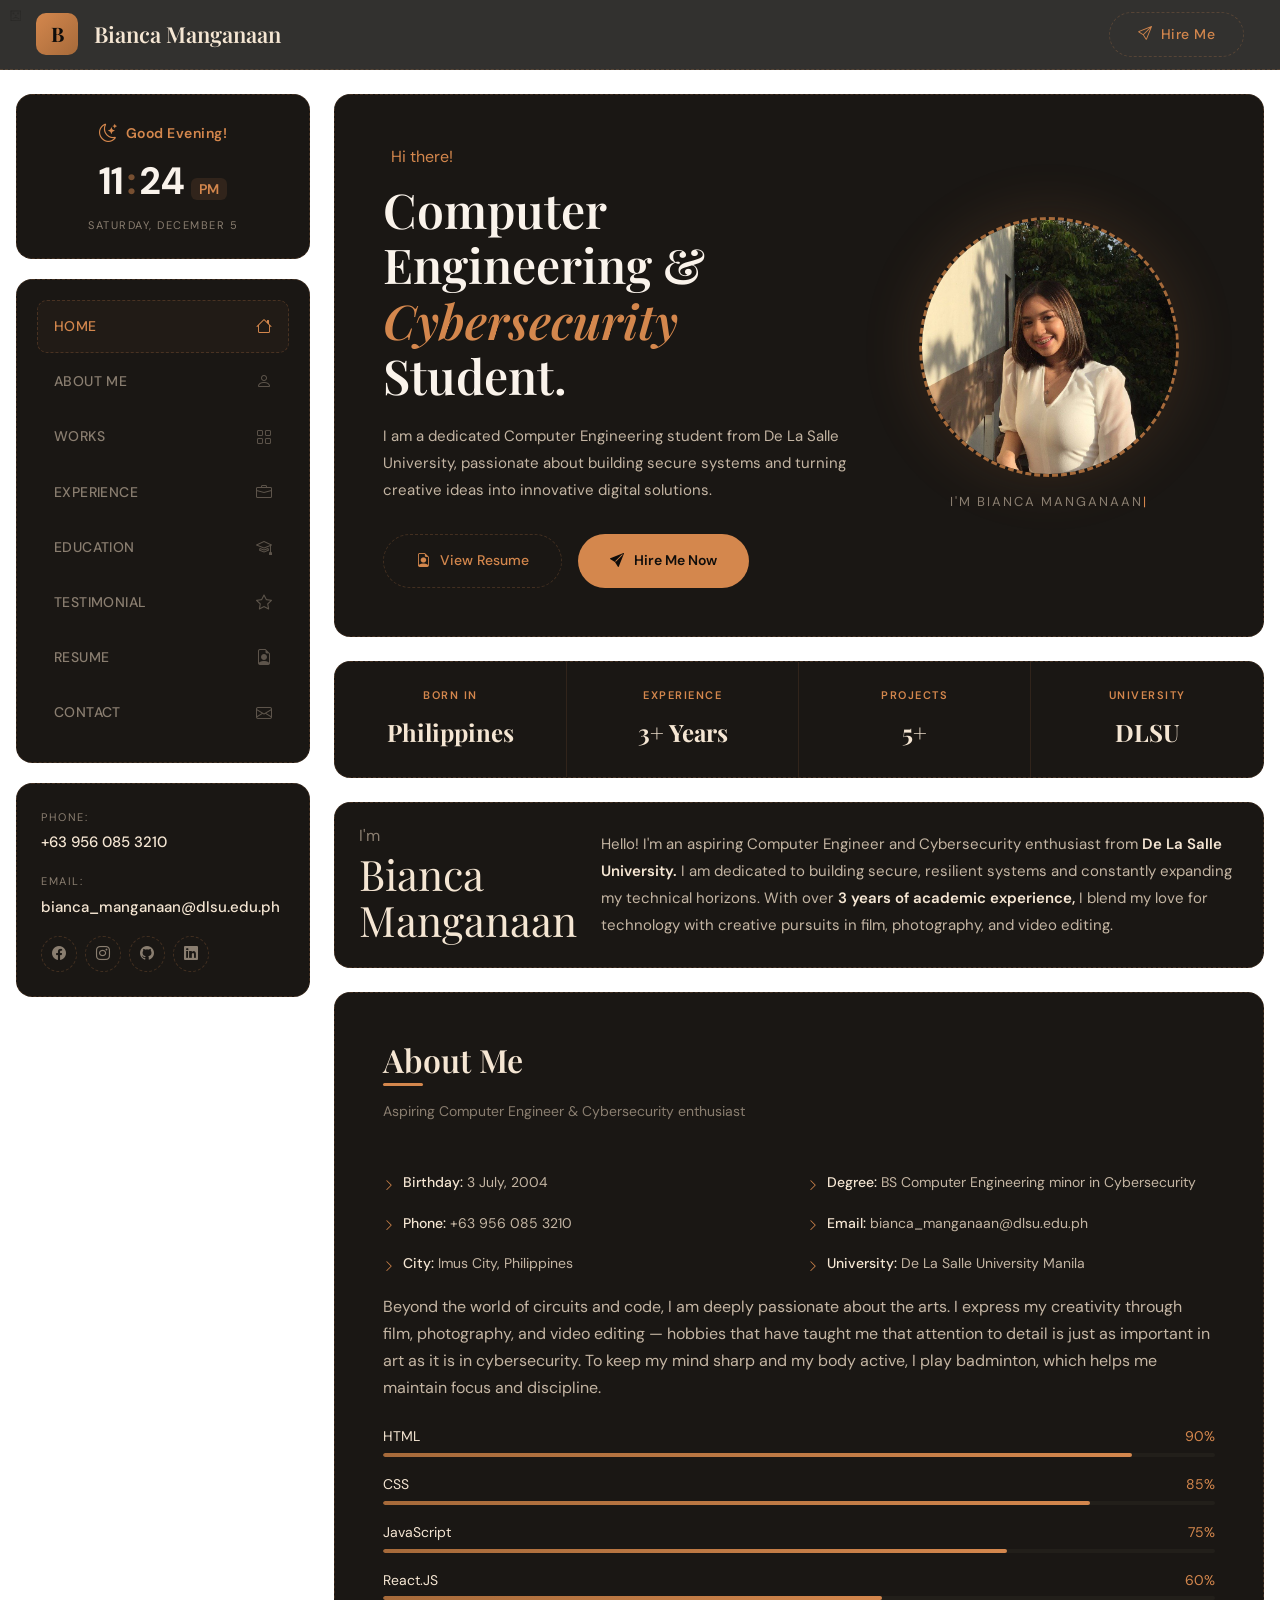
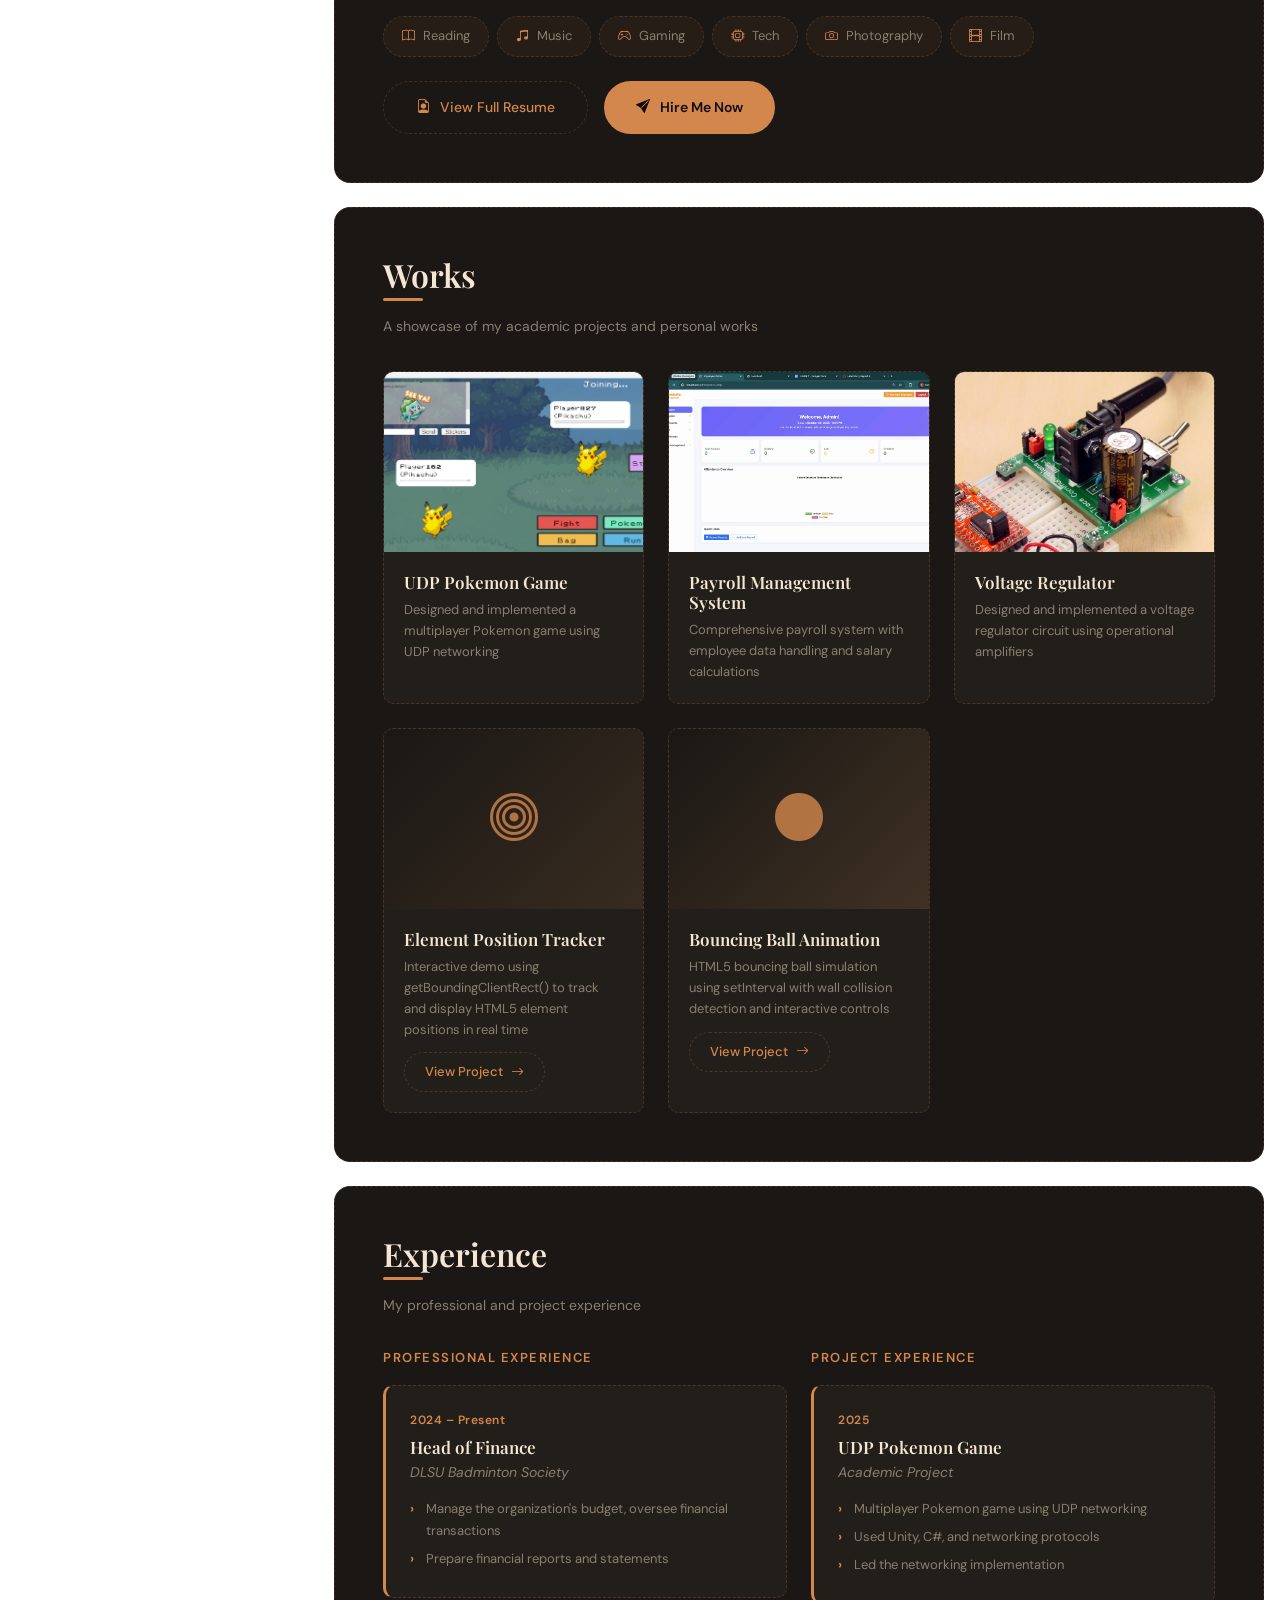
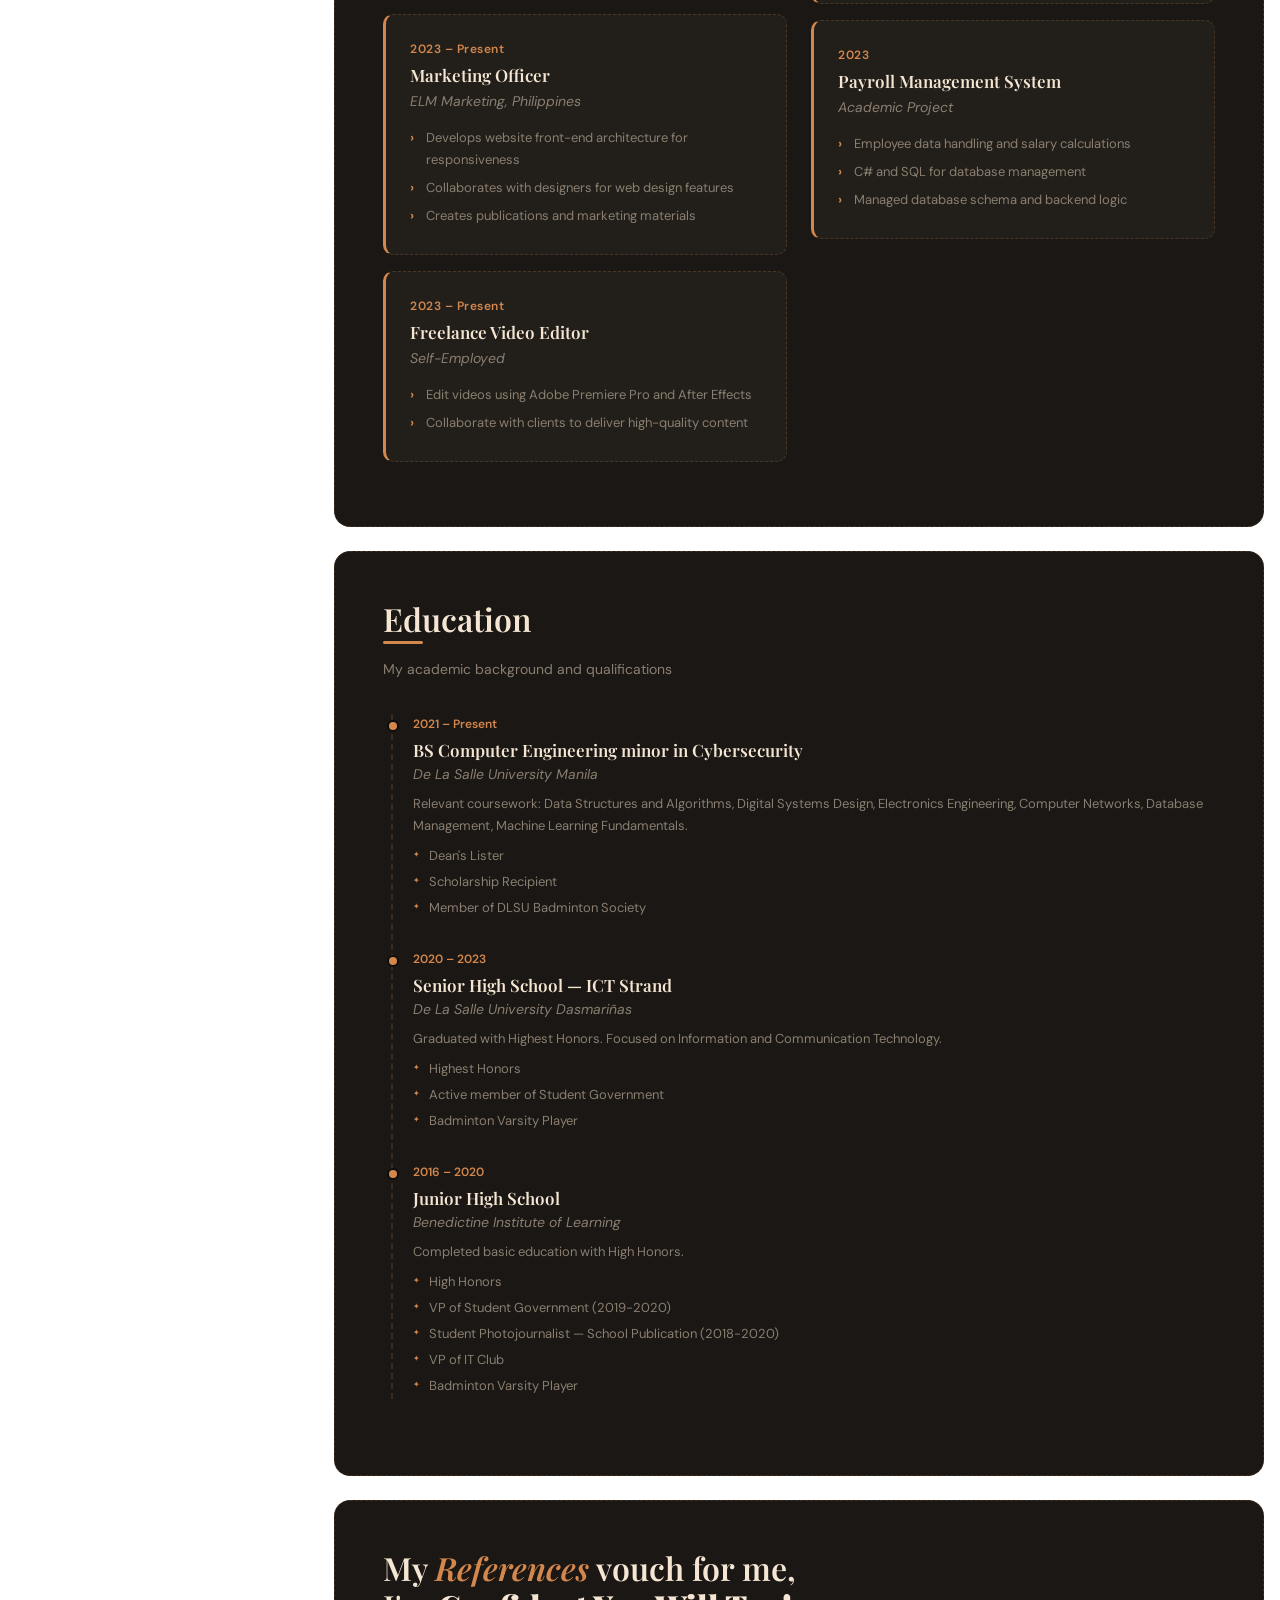
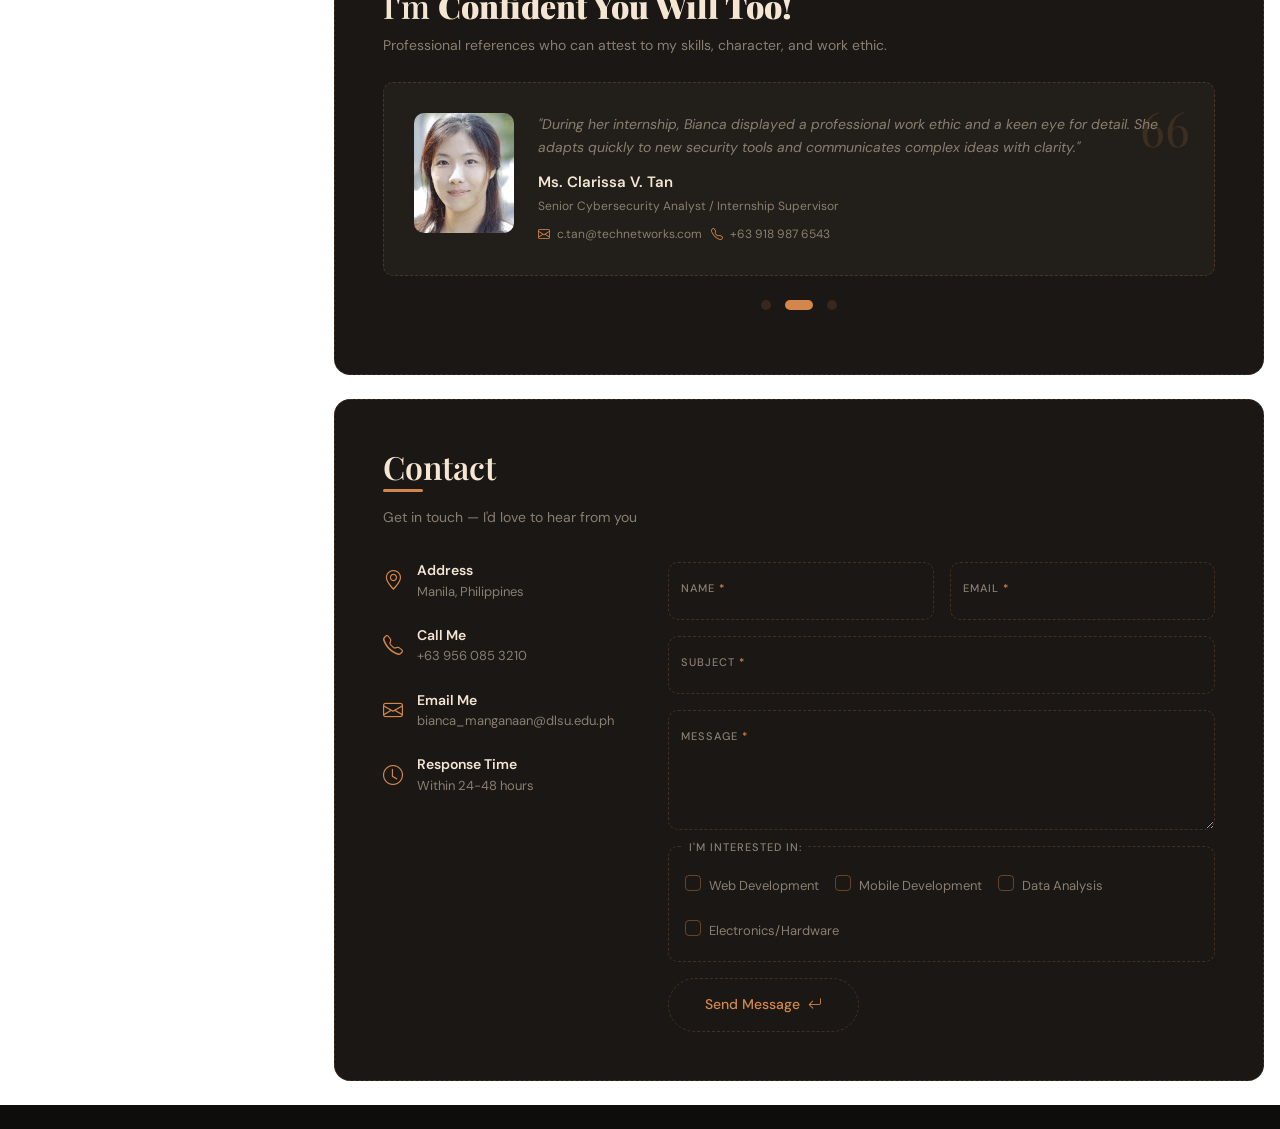
==== commit 5f057848: "mobile accessibility" ====
--- a/index.html
+++ b/index.html
@@ -6,8 +6,10 @@
 <title>Bianca Manganaan — Portfolio</title>
 <link rel="preconnect" href="https://fonts.googleapis.com">
 <link href="https://fonts.googleapis.com/css2?family=Playfair+Display:ital,wght@0,400;0,600;0,700;1,400&family=DM+Sans:wght@300;400;500;700&display=swap" rel="stylesheet">
+<link rel="icon" href="data:image/svg+xml,<svg xmlns='http://www.w3.org/2000/svg' viewBox='0 0 100 100'><text y='.9em' font-size='90'>B</text></svg>">
 <link rel="stylesheet" href="https://cdn.jsdelivr.net/npm/bootstrap-icons@1.11.3/font/bootstrap-icons.min.css">
 <link rel="stylesheet" href="https://cdn.jsdelivr.net/npm/bootstrap@5.3.3/dist/css/bootstrap.min.css">
+
 <link rel="stylesheet" href="style.css">
 </head>
 <body>
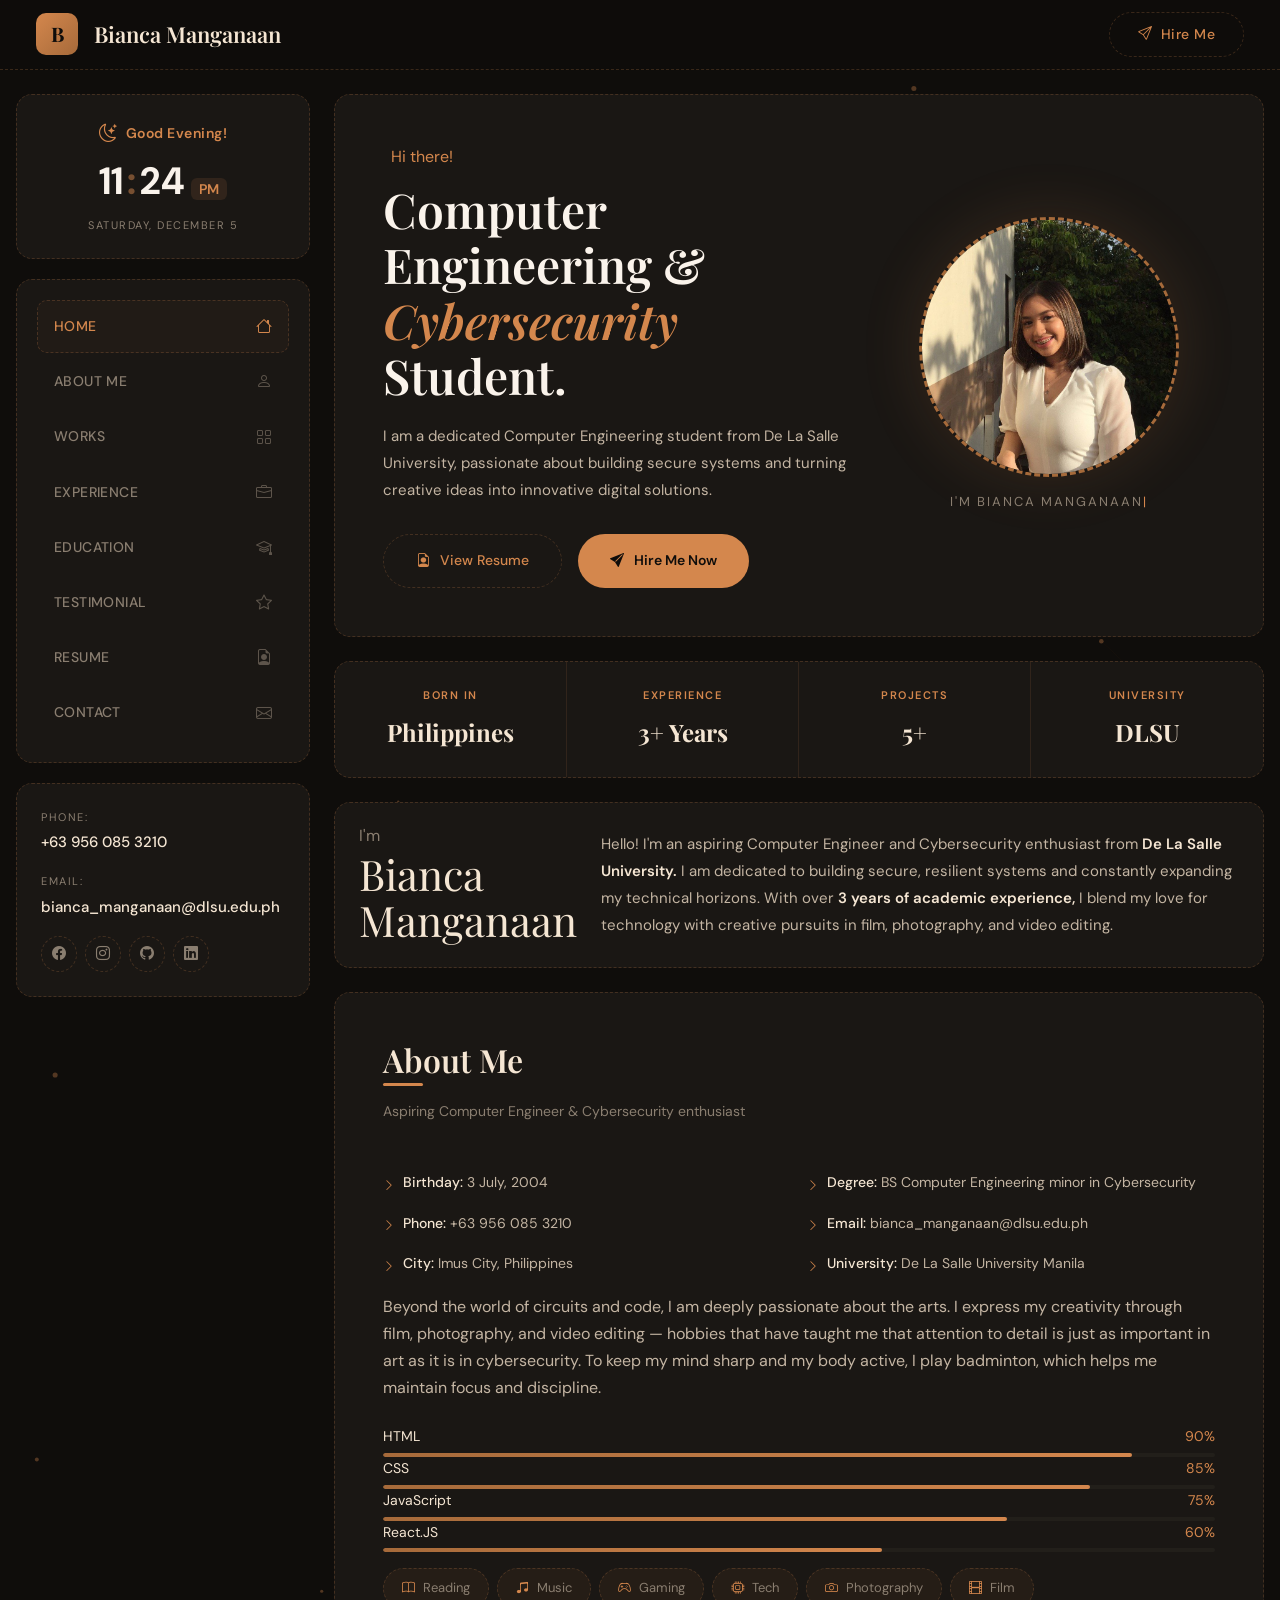
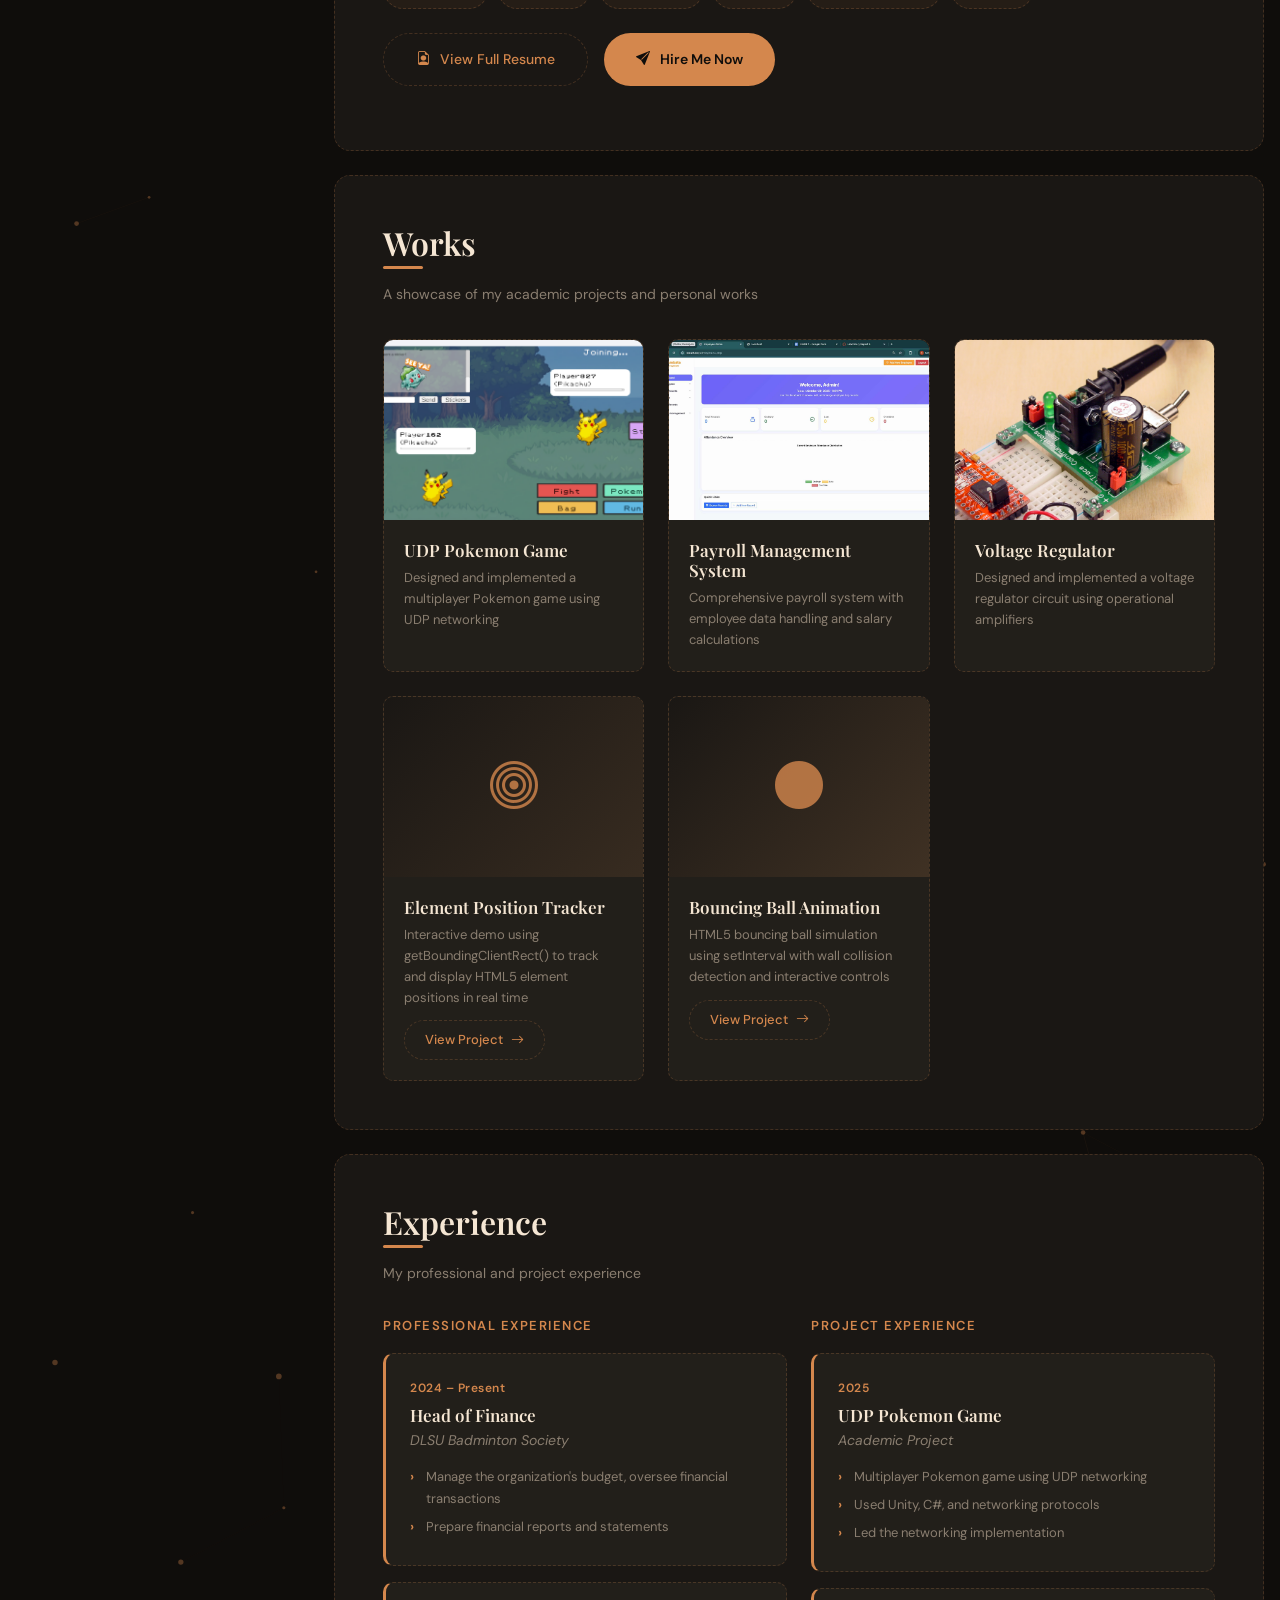
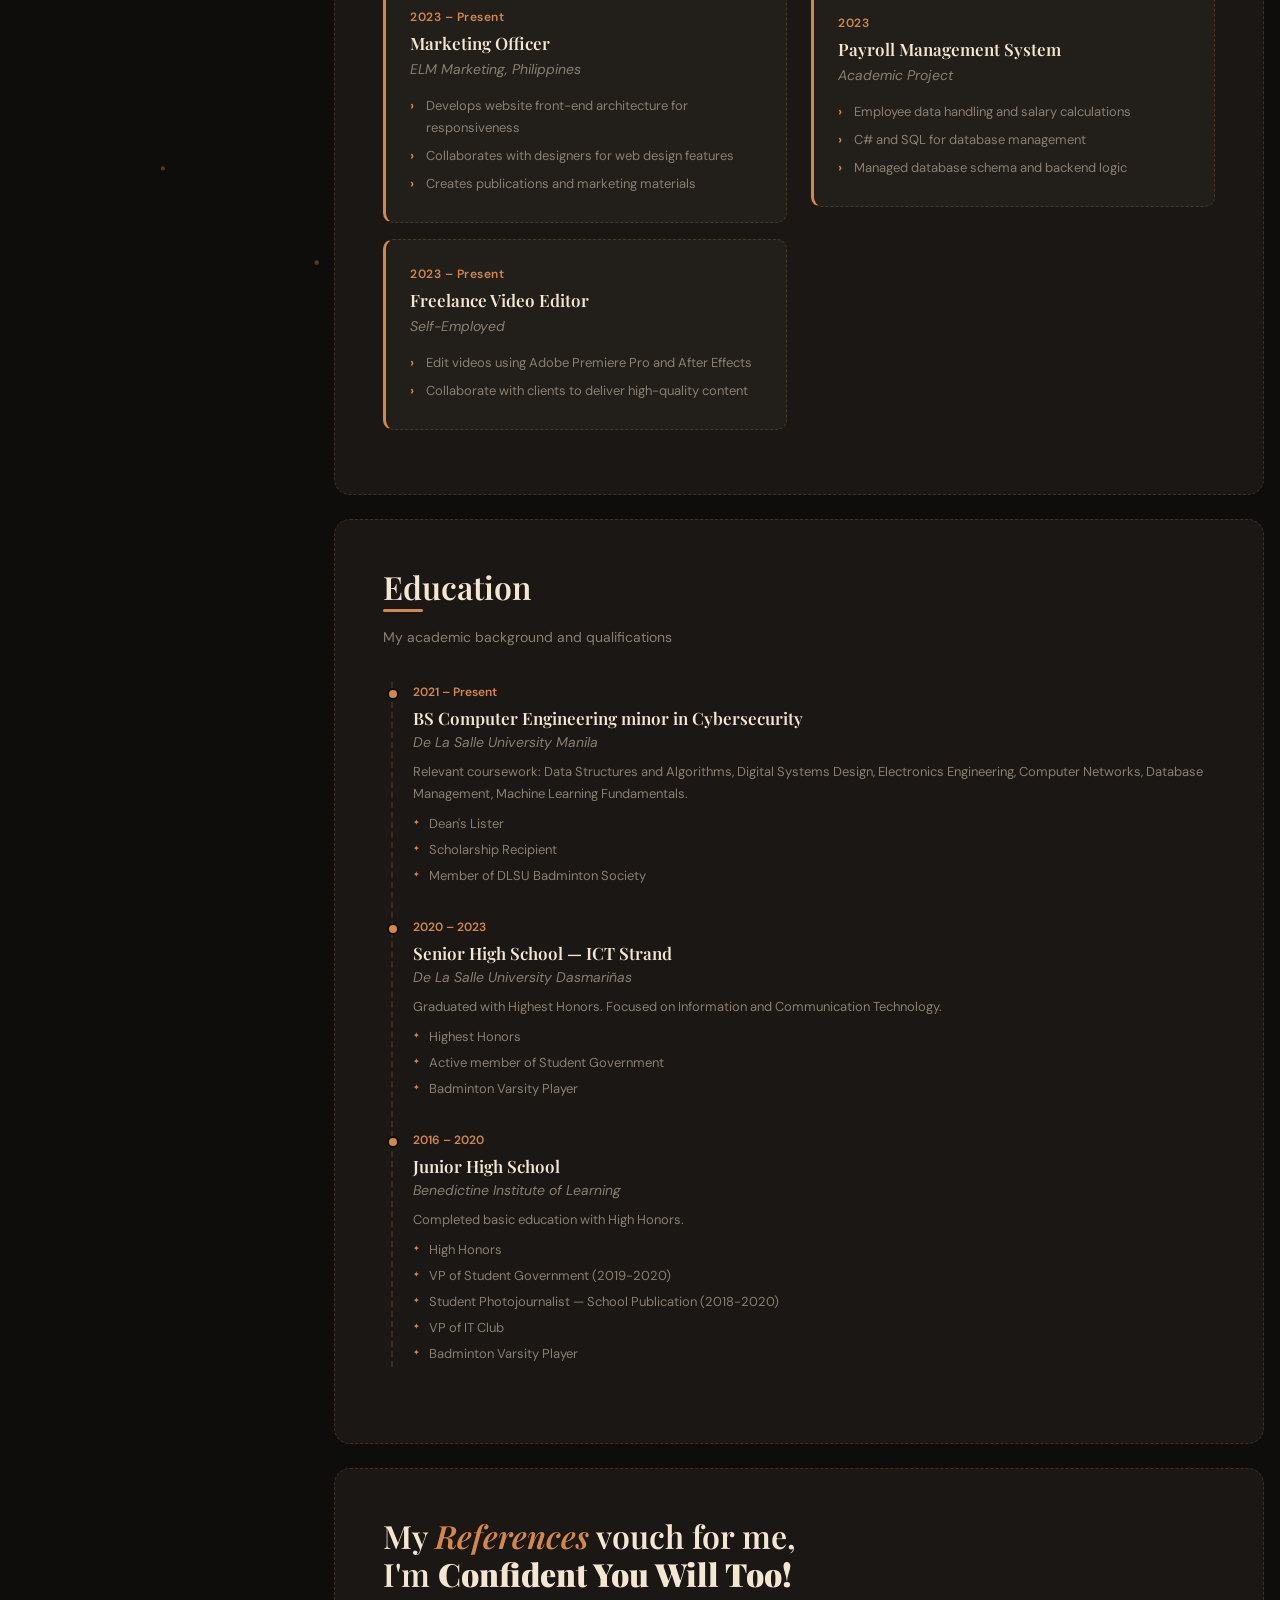
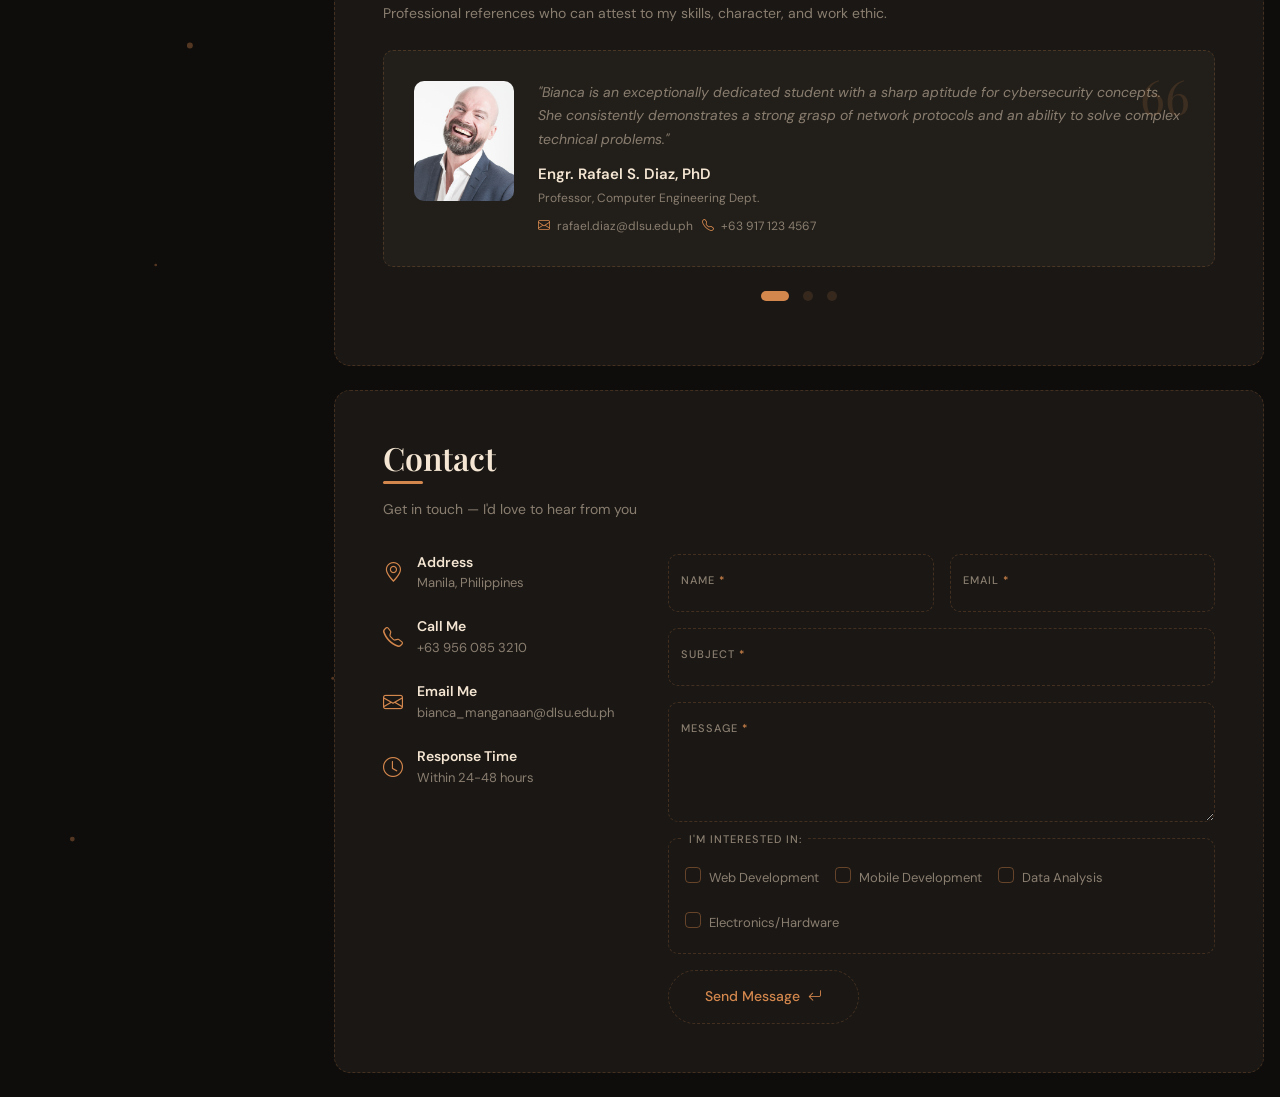
==== commit 4a876b8a: "lighthouse fixes" ====
--- a/index.html
+++ b/index.html
@@ -67,10 +67,10 @@
       <div class="sc-label">Email:</div>
       <div class="sc-value">bianca_manganaan@dlsu.edu.ph</div>
       <div class="d-flex gap-2 mt-2">
-        <a href="#" class="social-icon"><i class="bi bi-facebook"></i></a>
-        <a href="#" class="social-icon"><i class="bi bi-instagram"></i></a>
-        <a href="#" class="social-icon"><i class="bi bi-github"></i></a>
-        <a href="#" class="social-icon"><i class="bi bi-linkedin"></i></a>
+        <a href="#" class="social-icon" aria-label="Facebook"><i class="bi bi-facebook"></i></a>
+        <a href="#" class="social-icon" aria-label="Instagram"><i class="bi bi-instagram"></i></a>
+        <a href="#" class="social-icon" aria-label="GitHub"><i class="bi bi-github"></i></a>
+        <a href="#" class="social-icon" aria-label="LinkedIn"><i class="bi bi-linkedin"></i></a>
       </div>
     </div>
   </div>
@@ -114,10 +114,10 @@
           <div class="sc-label">Email:</div>
           <div class="sc-value">bianca_manganaan@dlsu.edu.ph</div>
           <div class="d-flex gap-2 mt-2">
-            <a href="#" class="social-icon"><i class="bi bi-facebook"></i></a>
-            <a href="#" class="social-icon"><i class="bi bi-instagram"></i></a>
-            <a href="#" class="social-icon"><i class="bi bi-github"></i></a>
-            <a href="#" class="social-icon"><i class="bi bi-linkedin"></i></a>
+            <a href="#" class="social-icon" aria-label="Facebook"><i class="bi bi-facebook"></i></a>
+            <a href="#" class="social-icon" aria-label="Instagram"><i class="bi bi-instagram"></i></a>
+            <a href="#" class="social-icon" aria-label="GitHub"><i class="bi bi-github"></i></a>
+            <a href="#" class="social-icon" aria-label="LinkedIn"><i class="bi bi-linkedin"></i></a>
           </div>
         </div>
 
@@ -206,19 +206,19 @@
             <div class="skills-section mt-4" id="skillsSection">
               <div class="mb-3 fade-up-child">
                 <div class="d-flex justify-content-between mb-1"><small class="text-cream">HTML</small><small class="text-orange">90%</small></div>
-                <div class="progress skill-progress"><div class="progress-bar bar-fill" role="progressbar" data-width="90" style="width:0%" aria-valuenow="90" aria-valuemin="0" aria-valuemax="100"></div></div>
+                <div class="progress skill-progress"><div class="progress-bar bar-fill" role="progressbar" data-width="90" style="width:0%" aria-valuenow="90" aria-valuemin="0" aria-valuemax="100" aria-label="HTML 90%"></div>
               </div>
               <div class="mb-3 fade-up-child">
                 <div class="d-flex justify-content-between mb-1"><small class="text-cream">CSS</small><small class="text-orange">85%</small></div>
-                <div class="progress skill-progress"><div class="progress-bar bar-fill" role="progressbar" data-width="85" style="width:0%" aria-valuenow="85" aria-valuemin="0" aria-valuemax="100"></div></div>
+                <div class="progress skill-progress"><div class="progress-bar bar-fill" role="progressbar" data-width="85" style="width:0%" aria-valuenow="85" aria-valuemin="0" aria-valuemax="100" aria-label="CSS 85%"></div>
               </div>
               <div class="mb-3 fade-up-child">
                 <div class="d-flex justify-content-between mb-1"><small class="text-cream">JavaScript</small><small class="text-orange">75%</small></div>
-                <div class="progress skill-progress"><div class="progress-bar bar-fill" role="progressbar" data-width="75" style="width:0%" aria-valuenow="75" aria-valuemin="0" aria-valuemax="100"></div></div>
+                <div class="progress skill-progress"><div class="progress-bar bar-fill" role="progressbar" data-width="75" style="width:0%" aria-valuenow="75" aria-valuemin="0" aria-valuemax="100" aria-label="JavaScript 75%"></div>
               </div>
               <div class="mb-3 fade-up-child">
                 <div class="d-flex justify-content-between mb-1"><small class="text-cream">React.JS</small><small class="text-orange">60%</small></div>
-                <div class="progress skill-progress"><div class="progress-bar bar-fill" role="progressbar" data-width="60" style="width:0%" aria-valuenow="60" aria-valuemin="0" aria-valuemax="100"></div></div>
+                <div class="progress skill-progress"><div class="progress-bar bar-fill" role="progressbar" data-width="60" style="width:0%" aria-valuenow="60" aria-valuemin="0" aria-valuemax="100" aria-label="React.JS 60%"></div>
               </div>
             </div>
 
--- a/style.css
+++ b/style.css
@@ -787,4 +787,38 @@
   .about-name { font-size: 32px; }
   .slide-inner { flex-direction: column; }
   .slide-inner img { width: 80px; height: 80px; border-radius: 50%; }
-}
+
+/* Fix navbar items on one line at mobile */
+#mainNavbar {
+  flex-wrap: nowrap !important;
+}
+
+#mainNavbar .brand {
+  overflow: hidden;
+  text-overflow: ellipsis;
+  white-space: nowrap;
+  min-width: 0;
+}
+
+/* Fix navbar overflow on mobile */
+@media (max-width: 991.98px) {
+  #mainNavbar .brand {
+    flex: 1;
+    min-width: 0;
+    overflow: hidden;
+  }
+
+  #mainNavbar .brand-name {
+    overflow: hidden;
+    text-overflow: ellipsis;
+    white-space: nowrap;
+    font-size: 1rem;
+  }
+
+  #mainNavbar .navbar-toggler {
+    flex-shrink: 0;
+    margin-left: auto;
+  }
+}
+
+}
